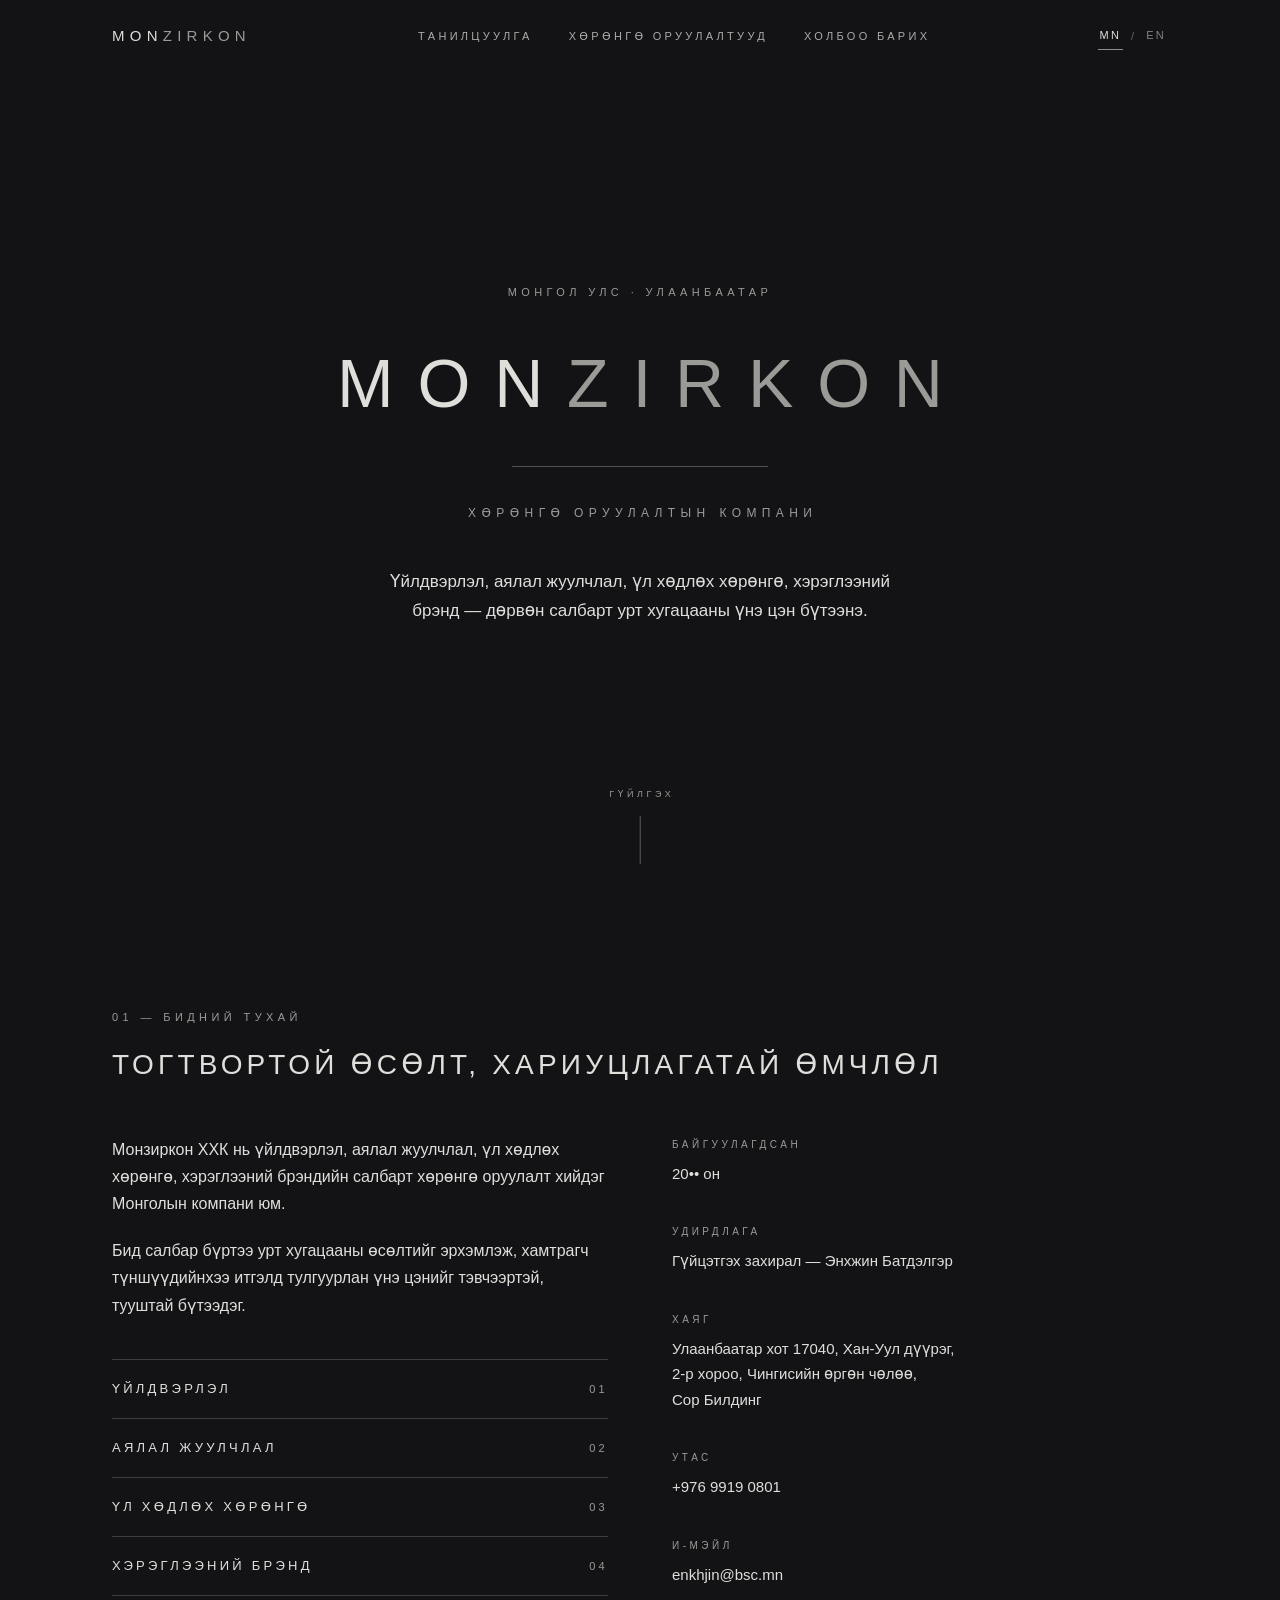
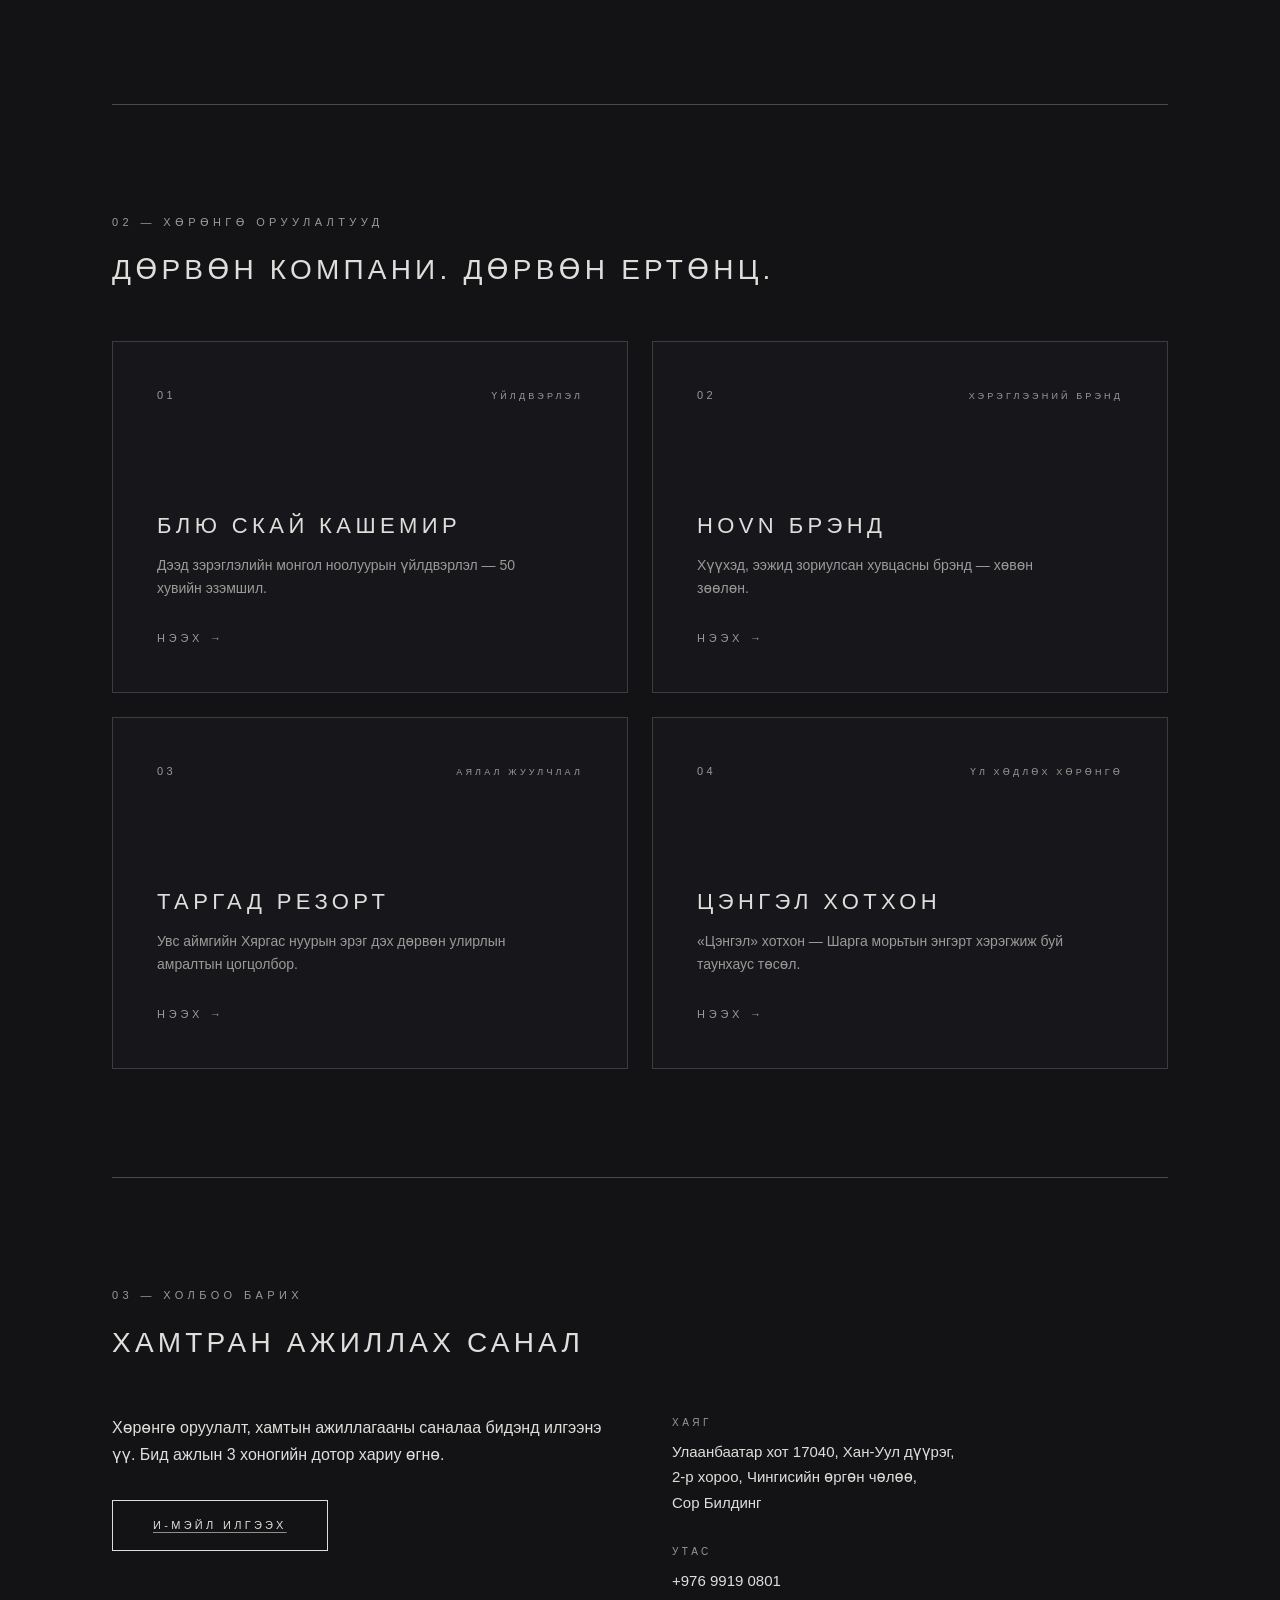
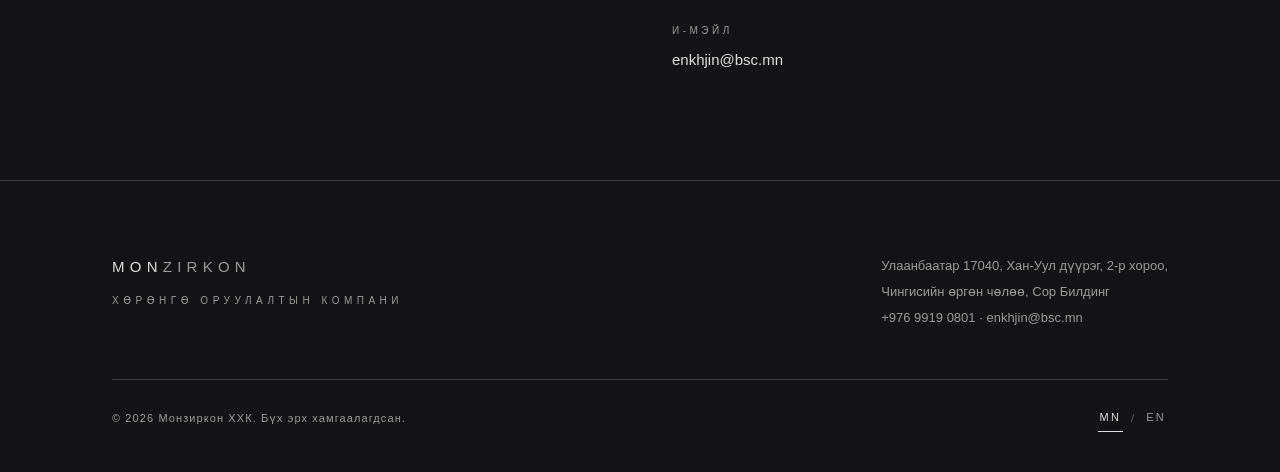
==== index.html @ 43a651f3 "Rename to Tsengel Residence; Mongolian portfolio naming; 202 m² per home - Real-estate brand is TSEN" ====
<!DOCTYPE html>
<html lang="mn">
<head>
  <meta charset="UTF-8">
  <meta name="viewport" content="width=device-width, initial-scale=1.0">
  <title>Монзиркон ХХК — Хөрөнгө оруулалтын компани</title>
  <meta name="description" content="Монзиркон ХХК нь үйлдвэрлэл, аялал жуулчлал, үл хөдлөх хөрөнгө, хэрэглээний брэндийн салбарт хөрөнгө оруулалт хийдэг Монголын компани юм.">
  <link rel="canonical" href="https://www.monzirkon.mn/">
  <meta property="og:type" content="website">
  <meta property="og:site_name" content="Monzirkon">
  <meta property="og:title" content="Монзиркон ХХК — Хөрөнгө оруулалтын компани">
  <meta property="og:description" content="Үйлдвэрлэл, аялал жуулчлал, үл хөдлөх хөрөнгө, хэрэглээний брэнд — дөрвөн салбарт урт хугацааны үнэ цэн бүтээнэ.">
  <meta property="og:url" content="https://www.monzirkon.mn/">
  <meta property="og:locale" content="mn_MN">
  <meta property="og:locale:alternate" content="en_US">
  <!-- og:image: add /og.png (1200x630) before launch -->
  <link rel="icon" type="image/svg+xml" href="data:image/svg+xml,%3Csvg xmlns='http://www.w3.org/2000/svg' viewBox='0 0 64 64'%3E%3Crect width='64' height='64' rx='8' fill='%23131316'/%3E%3Ctext x='32' y='43' font-family='Helvetica,Arial,sans-serif' font-size='30' font-weight='500' fill='%23DEDEDA' text-anchor='middle'%3EM%3C/text%3E%3C/svg%3E">
  <link rel="stylesheet" href="styles.css">
  <script>document.documentElement.classList.add("js");</script>
</head>
<body>
  <a class="skip-link" href="#main" data-i18n="a11y.skip">Агуулга руу очих</a>

  <header class="site-header">
    <div class="header-inner">
      <a class="wordmark" href="index.html" aria-label="Monzirkon — нүүр хуудас">MON<span>ZIRKON</span></a>
      <nav class="site-nav" aria-label="Үндсэн цэс">
        <a href="#about" data-i18n="nav.about">Танилцуулга</a>
        <a href="#portfolio" data-i18n="nav.portfolio">Хөрөнгө оруулалтууд</a>
        <a href="#contact" data-i18n="nav.contact">Холбоо барих</a>
      </nav>
      <div class="lang-toggle" role="group" aria-label="Хэл / Language">
        <button type="button" data-lang="mn" aria-pressed="true">MN</button>
        <span class="lang-sep" aria-hidden="true">/</span>
        <button type="button" data-lang="en" aria-pressed="false">EN</button>
      </div>
    </div>
  </header>

  <main id="main">

    <!-- HERO — typography is the design -->
    <section class="hero">
      <p class="label hero-label" data-i18n="hero.label">Монгол Улс · Улаанбаатар</p>
      <h1 class="hero-wordmark">MON<span>ZIRKON</span></h1>
      <hr class="hero-rule" aria-hidden="true">
      <p class="hero-descriptor" data-i18n="brand.descriptor">Хөрөнгө оруулалтын компани</p>
      <p class="hero-tagline" data-i18n="hero.tagline">Үйлдвэрлэл, аялал жуулчлал, үл хөдлөх хөрөнгө, хэрэглээний брэнд — дөрвөн салбарт урт хугацааны үнэ цэн бүтээнэ.</p>
      <p class="scroll-cue" aria-hidden="true"><span data-i18n="hero.scroll">Гүйлгэх</span></p>
    </section>

    <!-- ABOUT -->
    <section class="section" id="about">
      <div class="container">
        <div class="section-head reveal">
          <p class="label" data-i18n="about.label">01 — Бидний тухай</p>
          <h2 data-i18n="about.title">Тогтвортой өсөлт, хариуцлагатай өмчлөл</h2>
        </div>
        <div class="grid-2">
          <div class="prose reveal">
            <p data-i18n="about.p1">Монзиркон ХХК нь үйлдвэрлэл, аялал жуулчлал, үл хөдлөх хөрөнгө, хэрэглээний брэндийн салбарт хөрөнгө оруулалт хийдэг Монголын компани юм.</p>
            <p data-i18n="about.p2">Бид салбар бүртээ урт хугацааны өсөлтийг эрхэмлэж, хамтрагч түншүүдийнхээ итгэлд тулгуурлан үнэ цэнийг тэвчээртэй, тууштай бүтээдэг.</p>
            <ul class="pillars" style="margin-top:2.5rem" aria-label="Салбарууд">
              <li><span data-i18n="about.pillar1">Үйлдвэрлэл</span><span class="pillar-index">01</span></li>
              <li><span data-i18n="about.pillar2">Аялал жуулчлал</span><span class="pillar-index">02</span></li>
              <li><span data-i18n="about.pillar3">Үл хөдлөх хөрөнгө</span><span class="pillar-index">03</span></li>
              <li><span data-i18n="about.pillar4">Хэрэглээний брэнд</span><span class="pillar-index">04</span></li>
            </ul>
          </div>
          <dl class="meta-list reveal">
            <div>
              <dt data-i18n="about.founded.label">Байгуулагдсан</dt>
              <dd data-i18n="about.founded.value">20•• он</dd> <!-- VERIFY: founding year -->
            </div>
            <div>
              <dt data-i18n="about.leadership.label">Удирдлага</dt>
              <dd data-i18n="about.leadership.value">Гүйцэтгэх захирал — Энхжин Батдэлгэр</dd>
            </div>
            <div>
              <dt data-i18n="contact.address.label">Хаяг</dt>
              <dd data-i18n="contact.address">Улаанбаатар хот 17040, Хан-Уул дүүрэг,<br>2-р хороо, Чингисийн өргөн чөлөө,<br>Сор Билдинг</dd>
            </div>
            <div>
              <dt data-i18n="contact.phone.label">Утас</dt>
              <dd><a href="tel:+97699190801">+976 9919 0801</a></dd>
            </div>
            <div>
              <dt data-i18n="contact.email.label">И-мэйл</dt>
              <dd><a href="mailto:enkhjin@bsc.mn">enkhjin@bsc.mn</a></dd>
            </div>
          </dl>
        </div>
      </div>
    </section>

    <div class="container"><hr class="rule"></div>

    <!-- PORTFOLIO — the windows -->
    <section class="section" id="portfolio">
      <div class="container">
        <div class="section-head reveal">
          <p class="label" data-i18n="portfolio.label">02 — Хөрөнгө оруулалтууд</p>
          <h2 data-i18n="portfolio.title">Дөрвөн компани. Дөрвөн ертөнц.</h2>
        </div>
        <div class="windows">
          <a class="window-card reveal" href="bluesky.html" style="--card-accent:#94cee3">
            <div class="card-top">
              <span class="card-index">01</span>
              <span class="card-sector" data-i18n="portfolio.sector1">Үйлдвэрлэл</span>
            </div>
            <div>
              <h3 class="card-name" data-i18n="portfolio.name1">Блю скай кашемир</h3>
              <p class="card-desc" data-i18n="portfolio.desc1">Дээд зэрэглэлийн монгол ноолуурын үйлдвэрлэл — 50 хувийн эзэмшил.</p>
              <p class="card-open" data-i18n="common.open">Нээх →</p>
            </div>
          </a>
          <a class="window-card reveal" href="hovn.html" style="--card-accent:#e9754f">
            <div class="card-top">
              <span class="card-index">02</span>
              <span class="card-sector" data-i18n="portfolio.sector2">Хэрэглээний брэнд</span>
            </div>
            <div>
              <h3 class="card-name" data-i18n="portfolio.name2">HOVN брэнд</h3>
              <p class="card-desc" data-i18n="portfolio.desc2">Хүүхэд, ээжид зориулсан хувцасны брэнд — хөвөн зөөлөн.</p>
              <p class="card-open" data-i18n="common.open">Нээх →</p>
            </div>
          </a>
          <a class="window-card reveal" href="targad.html" style="--card-accent:#5fb8b0">
            <div class="card-top">
              <span class="card-index">03</span>
              <span class="card-sector" data-i18n="portfolio.sector3">Аялал жуулчлал</span>
            </div>
            <div>
              <h3 class="card-name" data-i18n="portfolio.name3">Таргад резорт</h3>
              <p class="card-desc" data-i18n="portfolio.desc3">Увс аймгийн Хяргас нуурын эрэг дэх дөрвөн улирлын амралтын цогцолбор.</p>
              <p class="card-open" data-i18n="common.open">Нээх →</p>
            </div>
          </a>
          <a class="window-card reveal" href="residence.html" style="--card-accent:#b08d57">
            <div class="card-top">
              <span class="card-index">04</span>
              <span class="card-sector" data-i18n="portfolio.sector4">Үл хөдлөх хөрөнгө</span>
            </div>
            <div>
              <h3 class="card-name" data-i18n="portfolio.name4">Цэнгэл хотхон</h3>
              <p class="card-desc" data-i18n="portfolio.desc4">«Цэнгэл» хотхон — Шарга морьтын энгэрт хэрэгжиж буй таунхаус төсөл.</p>
              <p class="card-open" data-i18n="common.open">Нээх →</p>
            </div>
          </a>
        </div>
      </div>
    </section>

    <div class="container"><hr class="rule"></div>

    <!-- CONTACT -->
    <section class="section" id="contact">
      <div class="container">
        <div class="section-head reveal">
          <p class="label" data-i18n="contactSec.label">03 — Холбоо барих</p>
          <h2 data-i18n="contactSec.title">Хамтран ажиллах санал</h2>
        </div>
        <div class="grid-2 reveal">
          <div class="prose">
            <p data-i18n="contactSec.p1">Хөрөнгө оруулалт, хамтын ажиллагааны саналаа бидэнд илгээнэ үү. Бид ажлын 3 хоногийн дотор хариу өгнө.</p>
            <p style="margin-top:2rem"><a class="btn" href="mailto:enkhjin@bsc.mn" data-i18n="contactSec.cta">И-мэйл илгээх</a></p>
          </div>
          <dl class="meta-list">
            <div>
              <dt data-i18n="contact.address.label">Хаяг</dt>
              <dd data-i18n="contact.address">Улаанбаатар хот 17040, Хан-Уул дүүрэг,<br>2-р хороо, Чингисийн өргөн чөлөө,<br>Сор Билдинг</dd>
            </div>
            <div>
              <dt data-i18n="contact.phone.label">Утас</dt>
              <dd><a href="tel:+97699190801">+976 9919 0801</a></dd>
            </div>
            <div>
              <dt data-i18n="contact.email.label">И-мэйл</dt>
              <dd><a href="mailto:enkhjin@bsc.mn">enkhjin@bsc.mn</a></dd>
            </div>
          </dl>
        </div>
      </div>
    </section>
  </main>

  <footer class="site-footer">
    <div class="container">
      <div class="footer-grid">
        <div class="footer-brand">
          <a class="wordmark" href="index.html">MON<span>ZIRKON</span></a>
          <span class="wordmark-descriptor" data-i18n="brand.descriptor">Хөрөнгө оруулалтын компани</span>
        </div>
        <address class="footer-contact">
          <span data-i18n="footer.address">Улаанбаатар 17040, Хан-Уул дүүрэг, 2-р хороо,<br>Чингисийн өргөн чөлөө, Сор Билдинг</span><br>
          <a href="tel:+97699190801">+976 9919 0801</a> · <a href="mailto:enkhjin@bsc.mn">enkhjin@bsc.mn</a>
        </address>
      </div>
      <div class="footer-bottom">
        <span data-i18n="footer.rights">© 2026 Монзиркон ХХК. Бүх эрх хамгаалагдсан.</span>
        <div class="lang-toggle" role="group" aria-label="Хэл / Language">
          <button type="button" data-lang="mn" aria-pressed="true">MN</button>
          <span class="lang-sep" aria-hidden="true">/</span>
          <button type="button" data-lang="en" aria-pressed="false">EN</button>
        </div>
      </div>
    </div>
  </footer>

  <script>
    window.PAGE_I18N = {
      "meta.title": {
        mn: "Монзиркон ХХК — Хөрөнгө оруулалтын компани",
        en: "Monzirkon LLC — Investment Company"
      },
      "meta.desc": {
        mn: "Монзиркон ХХК нь үйлдвэрлэл, аялал жуулчлал, үл хөдлөх хөрөнгө, хэрэглээний брэндийн салбарт хөрөнгө оруулалт хийдэг Монголын компани юм.",
        en: "Monzirkon LLC is a diversified Mongolian investment company with holdings in manufacturing, tourism, real estate and consumer brands."
      },
      "a11y.skip": { mn: "Агуулга руу очих", en: "Skip to content" },
      "hero.label": { mn: "Монгол Улс · Улаанбаатар", en: "Ulaanbaatar · Mongolia" },
      "hero.tagline": {
        mn: "Үйлдвэрлэл, аялал жуулчлал, үл хөдлөх хөрөнгө, хэрэглээний брэнд — дөрвөн салбарт урт хугацааны үнэ цэн бүтээнэ.",
        en: "Building long-term value across manufacturing, tourism, real estate and consumer brands."
      },
      "hero.scroll": { mn: "Гүйлгэх", en: "Scroll" },
      "about.label": { mn: "01 — Бидний тухай", en: "01 — About us" },
      "about.title": { mn: "Тогтвортой өсөлт, хариуцлагатай өмчлөл", en: "Enduring growth, responsible ownership" },
      "about.p1": {
        mn: "Монзиркон ХХК нь үйлдвэрлэл, аялал жуулчлал, үл хөдлөх хөрөнгө, хэрэглээний брэндийн салбарт хөрөнгө оруулалт хийдэг Монголын компани юм.",
        en: "Monzirkon LLC is a diversified Mongolian investment company with holdings in manufacturing, tourism, real estate and consumer brands."
      },
      "about.p2": {
        mn: "Бид салбар бүртээ урт хугацааны өсөлтийг эрхэмлэж, хамтрагч түншүүдийнхээ итгэлд тулгуурлан үнэ цэнийг тэвчээртэй, тууштай бүтээдэг.",
        en: "In every sector we favour patient, long-term growth — building value steadily on the trust of our partners."
      },
      "about.pillar1": { mn: "Үйлдвэрлэл", en: "Manufacturing" },
      "about.pillar2": { mn: "Аялал жуулчлал", en: "Tourism" },
      "about.pillar3": { mn: "Үл хөдлөх хөрөнгө", en: "Real estate" },
      "about.pillar4": { mn: "Хэрэглээний брэнд", en: "Consumer brands" },
      "about.founded.label": { mn: "Байгуулагдсан", en: "Founded" },
      "about.founded.value": { mn: "20•• он", en: "20••" },
      "about.leadership.label": { mn: "Удирдлага", en: "Leadership" },
      "about.leadership.value": {
        mn: "Гүйцэтгэх захирал — Энхжин Батдэлгэр",
        en: "Managing Director — Enkhjin Batdelger"
      },
      "portfolio.label": { mn: "02 — Хөрөнгө оруулалтууд", en: "02 — Portfolio" },
      "portfolio.title": { mn: "Дөрвөн компани. Дөрвөн ертөнц.", en: "Four companies. Four worlds." },
      "portfolio.name1": { mn: "Блю скай кашемир", en: "Blue Sky Cashmere" },
      "portfolio.name2": { mn: "HOVN брэнд", en: "HOVN" },
      "portfolio.name3": { mn: "Таргад резорт", en: "Targad Resort" },
      "portfolio.name4": { mn: "Цэнгэл хотхон", en: "Tsengel Residence" },
      "portfolio.sector1": { mn: "Үйлдвэрлэл", en: "Manufacturing" },
      "portfolio.sector2": { mn: "Хэрэглээний брэнд", en: "Consumer brand" },
      "portfolio.sector3": { mn: "Аялал жуулчлал", en: "Tourism" },
      "portfolio.sector4": { mn: "Үл хөдлөх хөрөнгө", en: "Real estate" },
      "portfolio.desc1": {
        mn: "Дээд зэрэглэлийн монгол ноолуурын үйлдвэрлэл — 50 хувийн эзэмшил.",
        en: "Premium Mongolian cashmere manufacturing — 50% ownership."
      },
      "portfolio.desc2": {
        mn: "Хүүхэд, ээжид зориулсан хувцасны брэнд — хөвөн зөөлөн.",
        en: "Clothing for children and their moms — floats on clouds."
      },
      "portfolio.desc3": {
        mn: "Увс аймгийн Хяргас нуурын эрэг дэх дөрвөн улирлын амралтын цогцолбор.",
        en: "A four-season resort on Khyargas Lake, Uvs Province."
      },
      "portfolio.desc4": {
        mn: "«Цэнгэл» хотхон — Шарга морьтын энгэрт хэрэгжиж буй таунхаус төсөл.",
        en: "Tsengel — a townhouse complex taking shape at Sharga Morit, Ulaanbaatar."
      },
      "contactSec.label": { mn: "03 — Холбоо барих", en: "03 — Contact" },
      "contactSec.title": { mn: "Хамтран ажиллах санал", en: "Working together" },
      "contactSec.p1": {
        mn: "Хөрөнгө оруулалт, хамтын ажиллагааны саналаа бидэнд илгээнэ үү. Бид ажлын 3 хоногийн дотор хариу өгнө.",
        en: "For investment and partnership enquiries, write to us — we reply within three working days."
      },
      "contactSec.cta": { mn: "И-мэйл илгээх", en: "Send an email" }
    };
  </script>
  <script src="app.js" defer></script>
</body>
</html>
---- styles.css ----
/* ============================================================
   MONZIRKON — investment black design system
   Palette tokens are defined once here; each project page
   swaps them via <body data-theme="...">.
   ============================================================ */

:root {
  /* core — investment black */
  --bg: #131316;
  --surface: #17171b;
  --text: #dededa;
  --muted: #9a9a96;
  --hairline: #8e8e8a;
  --border: #3c3c42;
  --accent: #dededa;
  --accent-strong: #dededa;

  /* header (consistent chrome across themes, recolored for legibility) */
  --header-bg: #131316;
  --header-text: #dededa;
  --header-border: #3c3c42;

  /* per-project card accents (landing grid) */
  --c-bluesky: #94cee3;
  --c-hovn: #e9754f;
  --c-targad: #5fb8b0;
  --c-residence: #b08d57;

  --container: 72rem;
  --header-h: 4.5rem;
}

/* ---- project palettes ---------------------------------------- */

/* Blue Sky Cashmere — per bsc.mn brand: white ground, crest-logo navy
   #1B427B, sky blue #94CEE3 as secondary accent */
body[data-theme="bluesky"] {
  --bg: #fbfbfa;
  --surface: #f2f5f9;
  --text: #23303f;
  --muted: #5c6b7c;
  --hairline: #a8bacf;
  --border: #dde5ee;
  --accent: #94cee3;
  --accent-strong: #1b427b;
  --header-bg: #fbfbfa;
  --header-text: #23303f;
  --header-border: #dde5ee;
}

/* HOVN — canonical brand palette per Hovn_LogoGuide/Brand Canon v1.0:
   Deep Brown #422F22 · Cream #F7E1C9 · Apricot #E9754F (accent only) */
body[data-theme="hovn"] {
  --bg: #f7e1c9;
  --surface: #f1d6b4;
  --text: #422f22;
  --muted: #6a5a49;
  --hairline: #c9a87d;
  --border: #e3c9a2;
  --accent: #e9754f;
  --accent-strong: #9c4123;
  --header-bg: #f7e1c9;
  --header-text: #422f22;
  --header-border: #e3c9a2;
}

body[data-theme="targad"] {
  --bg: #0f3d3e;
  --surface: #134746;
  --text: #dededa;
  --muted: #a5b8b2;
  --hairline: #3f6a67;
  --border: #245654;
  --accent: #5fb8b0;
  --accent-strong: #5fb8b0;
  --accent-2: #d9c7a7;
}

body[data-theme="residence"] {
  /* «Цэнгэл» хотхон landing: warm-cream editorial body, bronze accent
     carried over from the portfolio card (--c-residence). The hero is
     a full-bleed drawing under a dark scrim; header chrome stays
     investment black (see the residence component rules at the end
     of this file). */
  --bg: #faf8f4;
  --surface: #f2eee6;
  --text: #292522;
  --muted: #787064;
  --hairline: #b9ad9a;
  --border: #e5ddcd;
  --accent: #b08d57;
  --accent-strong: #8a6a3b;
  --header-bg: #131316;
  --header-text: #dededa;
  --header-border: #3c3c42;
}

/* ---- reset / base --------------------------------------------- */

*,
*::before,
*::after {
  box-sizing: border-box;
  margin: 0;
  padding: 0;
}

html {
  scroll-padding-top: calc(var(--header-h) + 1rem);
}

@media (prefers-reduced-motion: no-preference) {
  html {
    scroll-behavior: smooth;
  }
}

body {
  background: var(--bg);
  color: var(--text);
  font-family: "Helvetica Neue", Helvetica, Arial, -apple-system, "Segoe UI", system-ui, sans-serif;
  font-size: 1rem;
  font-weight: 400;
  line-height: 1.7;
  -webkit-font-smoothing: antialiased;
  text-rendering: optimizeLegibility;
}

/* stepping through the window — brief fade on page load */
@media (prefers-reduced-motion: no-preference) {
  body {
    animation: page-fade 0.55s ease both;
  }
}

@keyframes page-fade {
  from { opacity: 0; }
  to { opacity: 1; }
}

img,
svg {
  max-width: 100%;
  display: block;
}

a {
  color: inherit;
  text-decoration: none;
}

p a,
.text-link {
  color: var(--text);
  text-decoration: underline;
  text-decoration-color: var(--hairline);
  text-underline-offset: 0.25em;
  transition: text-decoration-color 250ms ease, color 250ms ease;
}

p a:hover,
.text-link:hover {
  color: var(--accent-strong);
  text-decoration-color: var(--accent-strong);
}

:focus-visible {
  outline: 1px solid var(--accent-strong);
  outline-offset: 4px;
}

::selection {
  background: var(--accent);
  color: var(--bg);
}

.skip-link {
  position: absolute;
  top: -3rem;
  left: 1rem;
  z-index: 200;
  padding: 0.5rem 1rem;
  background: var(--text);
  color: var(--bg);
  font-size: 0.75rem;
  letter-spacing: 0.15em;
  text-transform: uppercase;
  transition: top 250ms ease;
}

.skip-link:focus {
  top: 1rem;
}

/* ---- typography ------------------------------------------------ */

h1, h2, h3 {
  font-weight: 500;
  text-transform: uppercase;
  line-height: 1.25;
  color: var(--text);
}

h1 { letter-spacing: 0.15em; }
h2 { letter-spacing: 0.15em; font-size: clamp(1.25rem, 2.6vw, 1.75rem); }
h3 { letter-spacing: 0.15em; font-size: 1rem; }

.label {
  display: block;
  font-size: 0.6875rem;
  font-weight: 500;
  letter-spacing: 0.4em;
  text-transform: uppercase;
  color: var(--muted);
}

.lead {
  font-size: clamp(1.0625rem, 1.8vw, 1.25rem);
  line-height: 1.7;
  color: var(--text);
}

.muted {
  color: var(--muted);
}

/* ---- layout ---------------------------------------------------- */

.container {
  max-width: var(--container);
  margin-inline: auto;
  padding-inline: clamp(1.25rem, 5vw, 3rem);
}

.section {
  padding-block: clamp(4.5rem, 12vh, 8.5rem);
}

.section-head {
  margin-bottom: clamp(2.5rem, 6vh, 4rem);
}

.section-head .label {
  margin-bottom: 1.25rem;
}

.section-head h2 {
  color: var(--accent-strong);
}

.rule {
  border: 0;
  border-top: 1px solid var(--hairline);
  opacity: 0.45;
}

.grid-2 {
  display: grid;
  gap: clamp(2rem, 5vw, 4.5rem);
}

@media (min-width: 768px) {
  .grid-2 {
    grid-template-columns: 1fr 1fr;
  }
}

/* ---- header ---------------------------------------------------- */

.site-header {
  position: fixed;
  inset: 0 0 auto 0;
  z-index: 100;
  background: transparent;
  border-bottom: 1px solid transparent;
  transition: background 300ms ease, border-color 300ms ease;
}

.site-header.is-scrolled {
  background: var(--header-bg);
  border-bottom-color: var(--header-border);
}

.header-inner {
  max-width: var(--container);
  margin-inline: auto;
  padding-inline: clamp(1.25rem, 5vw, 3rem);
  height: var(--header-h);
  display: flex;
  align-items: center;
  justify-content: space-between;
  gap: 1.5rem;
}

.wordmark {
  font-size: 0.9375rem;
  font-weight: 500;
  letter-spacing: 0.35em;
  text-transform: uppercase;
  color: var(--header-text);
  white-space: nowrap;
}

.wordmark span {
  color: var(--muted);
}

.wordmark-descriptor {
  display: block;
  margin-top: 0.75rem;
  font-size: 0.625rem;
  font-weight: 500;
  letter-spacing: 0.45em;
  text-transform: uppercase;
  color: var(--muted);
}

.site-nav {
  display: none;
  align-items: center;
  gap: 2.25rem;
}

@media (min-width: 768px) {
  .site-nav {
    display: flex;
  }
}

.site-nav a {
  font-size: 0.6875rem;
  font-weight: 500;
  letter-spacing: 0.3em;
  text-transform: uppercase;
  color: var(--header-text);
  opacity: 0.75;
  transition: opacity 250ms ease;
}

.site-nav a:hover {
  opacity: 1;
}

/* ---- language toggle ------------------------------------------- */

.lang-toggle {
  display: flex;
  align-items: center;
  gap: 0.5rem;
  font-size: 0.6875rem;
  letter-spacing: 0.2em;
}

.lang-toggle .lang-sep {
  color: var(--muted);
  opacity: 0.6;
}

.lang-toggle button {
  appearance: none;
  background: none;
  border: 0;
  padding: 0.25rem 0.125rem;
  font: inherit;
  font-weight: 500;
  letter-spacing: 0.2em;
  text-transform: uppercase;
  color: var(--muted);
  cursor: pointer;
  border-bottom: 1px solid transparent;
  transition: color 250ms ease, border-color 250ms ease;
}

.site-header .lang-toggle button {
  color: var(--header-text);
  opacity: 0.55;
}

.lang-toggle button:hover {
  opacity: 1;
}

.lang-toggle button.is-active,
.site-header .lang-toggle button.is-active {
  opacity: 1;
  color: var(--accent-strong);
  border-bottom-color: var(--accent-strong);
}

body:not([data-theme]) .site-header .lang-toggle button.is-active {
  color: var(--header-text);
  border-bottom-color: var(--hairline);
}

/* ---- hero (landing) -------------------------------------------- */

.hero {
  min-height: 100vh;
  min-height: 100svh;
  display: flex;
  flex-direction: column;
  align-items: center;
  justify-content: center;
  text-align: center;
  position: relative;
  padding: calc(var(--header-h) + 2rem) clamp(1.25rem, 5vw, 3rem) 6rem;
}

.hero-label {
  margin-bottom: 2.5rem;
}

.hero-wordmark {
  font-size: clamp(1.75rem, 7vw, 4.25rem);
  font-weight: 500;
  letter-spacing: 0.35em;
  text-transform: uppercase;
  text-indent: 0.35em; /* optically recenters tracked type */
  color: var(--text);
}

.hero-wordmark span {
  color: var(--muted);
}

.hero-rule {
  width: min(16rem, 40vw);
  margin: 2.5rem 0 2.25rem;
  border: 0;
  border-top: 1px solid var(--hairline);
  opacity: 0.5;
}

.hero-descriptor {
  font-size: 0.75rem;
  font-weight: 500;
  letter-spacing: 0.45em;
  text-transform: uppercase;
  text-indent: 0.45em;
  color: var(--muted);
  margin-bottom: 2.75rem;
}

.hero-tagline {
  max-width: 34rem;
  color: var(--text);
  font-size: clamp(0.9375rem, 1.5vw, 1.0625rem);
}

.scroll-cue {
  position: absolute;
  bottom: 2.25rem;
  left: 50%;
  transform: translateX(-50%);
  display: flex;
  flex-direction: column;
  align-items: center;
  gap: 0.875rem;
  color: var(--muted);
  font-size: 0.5625rem;
  letter-spacing: 0.4em;
  text-transform: uppercase;
  text-indent: 0.4em;
}

.scroll-cue::after {
  content: "";
  width: 1px;
  height: 3rem;
  background: var(--hairline);
  opacity: 0.6;
}

@media (prefers-reduced-motion: no-preference) {
  .scroll-cue::after {
    animation: cue-pulse 2.4s ease-in-out infinite;
  }
}

@keyframes cue-pulse {
  0%, 100% { transform: scaleY(1); opacity: 0.6; }
  50% { transform: scaleY(0.55); opacity: 0.25; }
}

/* ---- sub-page hero --------------------------------------------- */

.subhero {
  padding: calc(var(--header-h) + clamp(5rem, 14vh, 9rem)) 0 clamp(4rem, 10vh, 6.5rem);
}

.subhero .label {
  margin-bottom: 1.75rem;
  color: var(--accent-strong);
}

.subhero h1 {
  font-size: clamp(1.625rem, 5vw, 3.25rem);
  letter-spacing: 0.25em;
}

.subhero .lead {
  max-width: 38rem;
  margin-top: 2rem;
  color: var(--muted);
}

/* brand logo standing in for the page h1 (e.g. HOVN) */
.brand-h1 {
  line-height: 0;
}

.brand-h1 img {
  display: block;
  width: auto;
  height: clamp(3.75rem, 9vw, 6rem);
}

/* crest-shaped logos (taller than wordmarks) get more height */
.brand-h1 img.logo-tall {
  height: clamp(5rem, 11vw, 7.5rem);
}

.back-link {
  display: inline-block;
  margin-bottom: 2.5rem;
  font-size: 0.6875rem;
  font-weight: 500;
  letter-spacing: 0.3em;
  text-transform: uppercase;
  color: var(--muted);
  transition: color 250ms ease;
}

.back-link:hover {
  color: var(--accent-strong);
}

/* ---- portfolio window grid ------------------------------------- */

.windows {
  display: grid;
  grid-template-columns: 1fr;
  gap: 1.25rem;
}

@media (min-width: 768px) {
  .windows {
    grid-template-columns: 1fr 1fr;
    gap: 1.5rem;
  }
}

.window-card {
  --card-accent: var(--accent);
  display: flex;
  flex-direction: column;
  justify-content: space-between;
  gap: 3.5rem;
  min-height: 18rem;
  padding: clamp(1.75rem, 3.5vw, 2.75rem);
  background: var(--surface);
  border: 1px solid var(--border);
  transition: border-color 250ms ease, transform 250ms ease, box-shadow 250ms ease;
}

@media (min-width: 768px) {
  .window-card {
    min-height: 22rem;
  }
}

.window-card:hover,
.window-card:focus-visible {
  border-color: var(--card-accent);
  transform: translateY(-6px);
  box-shadow: 0 18px 40px -24px rgba(0, 0, 0, 0.55);
}

.window-card:focus-visible {
  outline-color: var(--card-accent);
}

.card-top {
  display: flex;
  justify-content: space-between;
  align-items: baseline;
  gap: 1rem;
}

.card-index {
  font-size: 0.6875rem;
  letter-spacing: 0.3em;
  color: var(--muted);
}

.card-sector {
  font-size: 0.5625rem;
  font-weight: 500;
  letter-spacing: 0.35em;
  text-transform: uppercase;
  color: var(--muted);
  text-align: right;
}

.card-name {
  font-size: clamp(1.0625rem, 2vw, 1.375rem);
  letter-spacing: 0.2em;
  transition: color 250ms ease;
}

.card-desc {
  margin-top: 0.875rem;
  font-size: 0.875rem;
  color: var(--muted);
  max-width: 24rem;
}

.card-open {
  margin-top: 1.75rem;
  font-size: 0.6875rem;
  font-weight: 500;
  letter-spacing: 0.35em;
  text-transform: uppercase;
  color: var(--muted);
  transition: color 250ms ease;
}

.window-card:hover .card-name,
.window-card:focus-visible .card-name,
.window-card:hover .card-open,
.window-card:focus-visible .card-open {
  color: var(--card-accent);
}

/* ---- buttons ---------------------------------------------------- */

.btn {
  display: inline-block;
  padding: 0.9375rem 2.5rem;
  border: 1px solid var(--accent-strong);
  color: var(--accent-strong);
  background: transparent;
  font-size: 0.6875rem;
  font-weight: 500;
  letter-spacing: 0.3em;
  text-transform: uppercase;
  cursor: pointer;
  transition: background 250ms ease, color 250ms ease;
}

.btn:hover {
  background: var(--accent-strong);
  color: var(--bg);
}

/* ---- content blocks --------------------------------------------- */

.prose p + p {
  margin-top: 1.25rem;
}

.prose p {
  max-width: 44rem;
}

.meta-list {
  display: grid;
  gap: 1.75rem;
}

.meta-list dt {
  font-size: 0.625rem;
  font-weight: 500;
  letter-spacing: 0.35em;
  text-transform: uppercase;
  color: var(--muted);
  margin-bottom: 0.5rem;
}

.meta-list dd {
  font-size: 0.9375rem;
  color: var(--text);
}

.meta-list dd a:hover {
  color: var(--accent-strong);
}

.pillars {
  list-style: none;
  display: grid;
  gap: 0;
  border-top: 1px solid var(--border);
}

.pillars li {
  padding: 1.125rem 0;
  border-bottom: 1px solid var(--border);
  display: flex;
  justify-content: space-between;
  align-items: baseline;
  gap: 1rem;
  font-size: 0.8125rem;
  font-weight: 500;
  letter-spacing: 0.25em;
  text-transform: uppercase;
}

.pillars li .pillar-index {
  color: var(--muted);
  font-size: 0.6875rem;
  letter-spacing: 0.3em;
}

/* stat rows (project pages) */
.stats {
  display: grid;
  grid-template-columns: 1fr;
  border-top: 1px solid var(--border);
}

@media (min-width: 768px) {
  .stats {
    grid-template-columns: repeat(3, 1fr);
  }
  .stats.stats-4 {
    grid-template-columns: repeat(4, 1fr);
  }
}

.stat {
  padding: 2rem 0;
  border-bottom: 1px solid var(--border);
}

@media (min-width: 768px) {
  .stat {
    padding: 2.5rem 2rem 2.5rem 0;
  }
}

.stat-value {
  font-size: clamp(1.5rem, 3vw, 2.125rem);
  font-weight: 300;
  letter-spacing: 0.05em;
  color: var(--accent-strong);
  line-height: 1.2;
}

.stat-label {
  margin-top: 0.75rem;
  font-size: 0.625rem;
  font-weight: 500;
  letter-spacing: 0.3em;
  text-transform: uppercase;
  color: var(--muted);
}

/* feature / capability rows */
.feature-list {
  list-style: none;
  border-top: 1px solid var(--border);
}

.feature-list li {
  display: grid;
  gap: 0.375rem;
  padding: 1.5rem 0;
  border-bottom: 1px solid var(--border);
}

@media (min-width: 768px) {
  .feature-list li {
    grid-template-columns: 14rem 1fr;
    gap: 2rem;
  }
}

.feature-list .feature-name {
  font-size: 0.75rem;
  font-weight: 500;
  letter-spacing: 0.25em;
  text-transform: uppercase;
  color: var(--accent-strong);
}

.feature-list .feature-desc {
  font-size: 0.9375rem;
  color: var(--text);
}

/* collection preview placeholders (HOVN) */
.collection {
  display: grid;
  grid-template-columns: 1fr 1fr;
  gap: 1.25rem;
}

@media (min-width: 768px) {
  .collection {
    grid-template-columns: repeat(3, 1fr);
    gap: 1.5rem;
  }
}

.collection-item {
  background: var(--surface);
  border: 1px solid var(--border);
  aspect-ratio: 3 / 4;
  display: flex;
  flex-direction: column;
  justify-content: flex-end;
  padding: 1.25rem;
  transition: border-color 250ms ease;
}

.collection-item:hover {
  border-color: var(--accent);
}

.collection-item .item-index {
  font-size: 0.625rem;
  letter-spacing: 0.3em;
  color: var(--muted);
  margin-bottom: auto;
}

.collection-item .item-name {
  font-size: 0.75rem;
  font-weight: 500;
  letter-spacing: 0.2em;
  text-transform: uppercase;
  color: var(--text);
}

.collection-item .item-note {
  margin-top: 0.25rem;
  font-size: 0.75rem;
  color: var(--muted);
}

/* timeline (Targad) */
.timeline {
  list-style: none;
  border-top: 1px solid var(--border);
}

.timeline li {
  display: grid;
  gap: 0.375rem;
  padding: 1.5rem 0;
  border-bottom: 1px solid var(--border);
}

@media (min-width: 768px) {
  .timeline li {
    grid-template-columns: 10rem 1fr;
    gap: 2rem;
  }
}

.timeline .timeline-date {
  font-size: 0.8125rem;
  font-weight: 500;
  letter-spacing: 0.2em;
  color: var(--accent-strong);
}

.timeline .timeline-desc {
  font-size: 0.9375rem;
}

/* CTA band */
.cta-band {
  border-top: 1px solid var(--border);
  border-bottom: 1px solid var(--border);
  background: var(--surface);
}

/* footer supplies the closing hairline when the band sits directly above it */
main > .cta-band:last-child {
  border-bottom: 0;
}

.cta-band .container {
  padding-block: clamp(3.5rem, 9vh, 5.5rem);
  display: flex;
  flex-direction: column;
  gap: 2rem;
  align-items: flex-start;
}

@media (min-width: 768px) {
  .cta-band .container {
    flex-direction: row;
    align-items: center;
    justify-content: space-between;
  }
}

.cta-band h2 {
  font-size: clamp(1.125rem, 2.2vw, 1.5rem);
}

.cta-band p {
  margin-top: 0.75rem;
  color: var(--muted);
  max-width: 30rem;
}

/* ---- footer ------------------------------------------------------ */

.site-footer {
  border-top: 1px solid var(--border);
  padding: clamp(3rem, 8vh, 4.5rem) 0 2.5rem;
}

.footer-grid {
  display: grid;
  gap: 2.5rem;
}

@media (min-width: 768px) {
  .footer-grid {
    grid-template-columns: 1fr auto;
    align-items: start;
  }
}

.footer-brand .wordmark {
  color: var(--text);
}

.footer-contact {
  font-size: 0.8125rem;
  color: var(--muted);
  font-style: normal;
  line-height: 2;
}

.footer-contact a:hover {
  color: var(--accent-strong);
}

.footer-bottom {
  margin-top: 3rem;
  padding-top: 1.5rem;
  border-top: 1px solid var(--border);
  display: flex;
  flex-wrap: wrap;
  gap: 1rem 2rem;
  align-items: center;
  justify-content: space-between;
  font-size: 0.6875rem;
  letter-spacing: 0.1em;
  color: var(--muted);
}

/* ---- reveal on scroll -------------------------------------------- */

html.js .reveal {
  opacity: 0;
  transform: translateY(1.5rem);
  transition: opacity 600ms ease, transform 600ms ease;
}

html.js .reveal.is-visible {
  opacity: 1;
  transform: none;
}

@media (prefers-reduced-motion: reduce) {
  html.js .reveal {
    opacity: 1;
    transform: none;
    transition: none;
  }
  .window-card,
  .window-card:hover,
  .window-card:focus-visible {
    transform: none;
  }
}

/* ================================================================
   Residence — «Цэнгэл» хотхон page components
   Scope: body[data-theme="residence"] only.
   ================================================================ */

/* header details that would otherwise read the light-body tokens
   (--muted / --accent-strong) go murky on the dark chrome — pin them */
body[data-theme="residence"] .site-header .wordmark span,
body[data-theme="residence"] .site-header .lang-toggle .lang-sep {
  color: #9a9a96;
}

body[data-theme="residence"] .site-header .lang-toggle button.is-active {
  color: #b08d57;
  border-bottom-color: #b08d57;
}

/* ---- hero: full-bleed drawing under a dark scrim ----------------- */

body[data-theme="residence"] .cine-hero {
  position: relative;
  isolation: isolate;
  min-height: 85vh;
  min-height: 85svh;
  display: flex;
  align-items: flex-end;
}

body[data-theme="residence"] .cine-hero-img {
  position: absolute;
  inset: 0;
  z-index: -2;
  width: 100%;
  height: 100%;
  object-fit: cover;
}

/* dark scrim: keeps the white-ground drawing cinematic and the
   overlaid type + transparent header legible; bottom lands on the
   site's investment black before handing over to the cream body */
body[data-theme="residence"] .cine-hero::after {
  content: "";
  position: absolute;
  inset: 0;
  z-index: -1;
  background: linear-gradient(
    180deg,
    rgba(10, 12, 10, 0.82) 0%,
    rgba(10, 12, 10, 0.46) 30%,
    rgba(10, 12, 10, 0.4) 55%,
    rgba(19, 19, 22, 0.97) 100%
  );
}

body[data-theme="residence"] .cine-hero-content {
  width: 100%;
  padding-top: calc(var(--header-h) + 3rem);
  padding-bottom: clamp(3.5rem, 9vh, 6rem);
}

body[data-theme="residence"] .cine-hero .back-link {
  color: #b9b4a6;
}

body[data-theme="residence"] .cine-hero .label {
  color: #b9b4a6;
}

body[data-theme="residence"] .cine-eyebrow {
  margin: 2rem 0 1.25rem;
  font-size: 0.6875rem;
  font-weight: 500;
  letter-spacing: 0.45em;
  text-transform: uppercase;
  color: #c49d64;
}

body[data-theme="residence"] .cine-hero h1 {
  font-size: clamp(1.75rem, 6vw, 3.75rem);
  letter-spacing: 0.18em;
  color: #f2efe7;
}

body[data-theme="residence"] .cine-tagline {
  margin-top: 1.75rem;
  font-size: clamp(0.8125rem, 1.6vw, 1rem);
  font-weight: 500;
  letter-spacing: 0.32em;
  text-transform: uppercase;
  color: #ddd8ca;
}

body[data-theme="residence"] .cine-hero .lead {
  max-width: 36rem;
  margin-top: 1.25rem;
  color: #c3beb0;
}

/* ---- archival plates --------------------------------------------- */
/* fixed light-mat colors so plates render identically on both grounds */

body[data-theme="residence"] .plate {
  margin: 0;
  background: #fdfcfa;
  border: 1px solid #e5ddcd;
  padding: clamp(0.625rem, 1.6vw, 1rem);
  box-shadow: 0 24px 48px -32px rgba(41, 37, 34, 0.4);
}

body[data-theme="residence"] .plate img {
  width: 100%;
  height: auto;
  border: 1px solid #b9ad9a;
}

body[data-theme="residence"] .plate-cap {
  display: flex;
  align-items: center;
  gap: 0.75rem;
  margin-top: 0.75rem;
  font-size: 0.625rem;
  font-weight: 500;
  letter-spacing: 0.22em;
  text-transform: uppercase;
  color: #78706a;
}

body[data-theme="residence"] .plate-cap::before {
  content: "";
  flex: 0 0 1.25rem;
  height: 1px;
  background: #b08d57;
}

/* technical drawings sit on a faint drafting-grid mat */
body[data-theme="residence"] .plate--diagram {
  background-image:
    repeating-linear-gradient(0deg, rgba(176, 141, 87, 0.07) 0 1px, transparent 1px 12px),
    repeating-linear-gradient(90deg, rgba(176, 141, 87, 0.07) 0 1px, transparent 1px 12px);
}

/* ---- stats band under the hero ------------------------------------ */

body[data-theme="residence"] .stats-band {
  padding-block: clamp(2.75rem, 7vh, 4.5rem);
}

/* ---- editorial layout helpers ------------------------------------- */

body[data-theme="residence"] .grid-2 {
  align-items: start;
}

/* terracing figures presented as an annotated diagram row;
   column ratios chosen so both drawings land at equal height */
body[data-theme="residence"] .diagram-row {
  display: grid;
  gap: 1.5rem;
  margin-top: clamp(2.5rem, 6vh, 4rem);
}

@media (min-width: 768px) {
  body[data-theme="residence"] .diagram-row {
    grid-template-columns: 58fr 42fr;
    align-items: end;
  }
}

body[data-theme="residence"] .amenity-row {
  display: grid;
  gap: 1.5rem;
  margin-top: clamp(2.5rem, 6vh, 4rem);
}

@media (min-width: 768px) {
  body[data-theme="residence"] .amenity-row {
    grid-template-columns: 54fr 46fr;
    align-items: end;
  }
}

/* ---- floors (03) --------------------------------------------------- */

body[data-theme="residence"] .floors {
  display: grid;
  gap: clamp(2.5rem, 6vw, 4rem);
}

@media (min-width: 768px) {
  body[data-theme="residence"] .floors {
    grid-template-columns: 1fr 1fr;
    align-items: start;
  }
}

body[data-theme="residence"] .floor h3 {
  color: var(--accent-strong);
  margin-bottom: 1.25rem;
}

body[data-theme="residence"] .floor .plate {
  margin-bottom: 1.5rem;
}

body[data-theme="residence"] .room-list {
  list-style: none;
  border-top: 1px solid var(--border);
}

body[data-theme="residence"] .room-list li {
  padding: 0.875rem 0;
  border-bottom: 1px solid var(--border);
  font-size: 0.9375rem;
}

body[data-theme="residence"] .home-note {
  max-width: 44rem;
  margin-top: clamp(2.5rem, 6vh, 3.5rem);
  padding-left: 1.5rem;
  border-left: 2px solid var(--accent);
}

/* ---- numbered fact rows (04, 05) ------------------------------------ */

body[data-theme="residence"] .fact-list {
  list-style: none;
  border-top: 1px solid var(--border);
  counter-reset: fact;
}

body[data-theme="residence"] .fact-list li {
  display: grid;
  grid-template-columns: 2.5rem 1fr;
  gap: 1rem;
  padding: 1.125rem 0;
  border-bottom: 1px solid var(--border);
  font-size: 0.9375rem;
}

body[data-theme="residence"] .fact-list li::before {
  counter-increment: fact;
  content: counter(fact, decimal-leading-zero);
  font-size: 0.6875rem;
  font-weight: 500;
  letter-spacing: 0.15em;
  color: var(--accent-strong);
  padding-top: 0.3em;
}

/* ---- credit + CTA ---------------------------------------------------- */

body[data-theme="residence"] .credit-band {
  padding-block: clamp(3rem, 7vh, 4.5rem);
}

body[data-theme="residence"] .credit-text {
  max-width: 44rem;
  margin-top: 1.25rem;
}

body[data-theme="residence"] .credit-status {
  margin-top: 0.75rem;
  font-size: 0.8125rem;
}

body[data-theme="residence"] .cta-tag {
  color: var(--accent-strong);
  margin-bottom: 1.25rem;
}
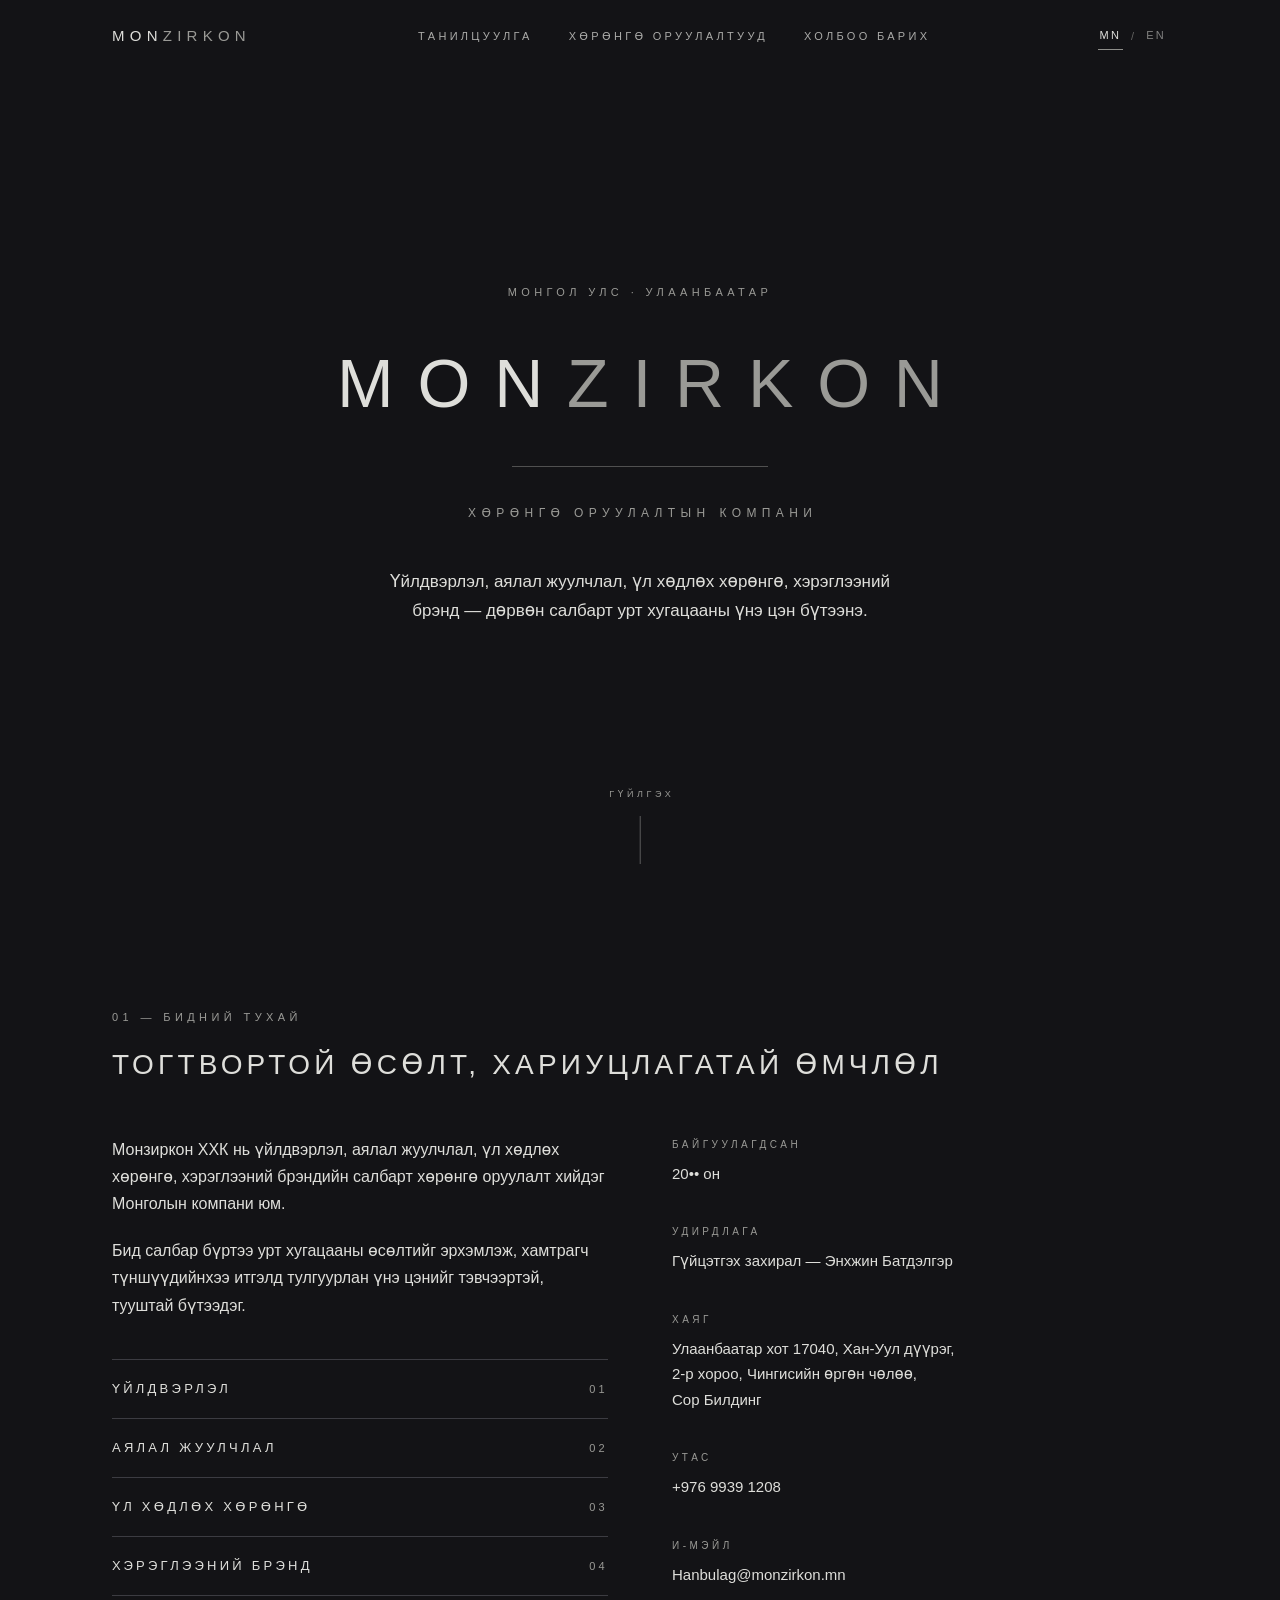
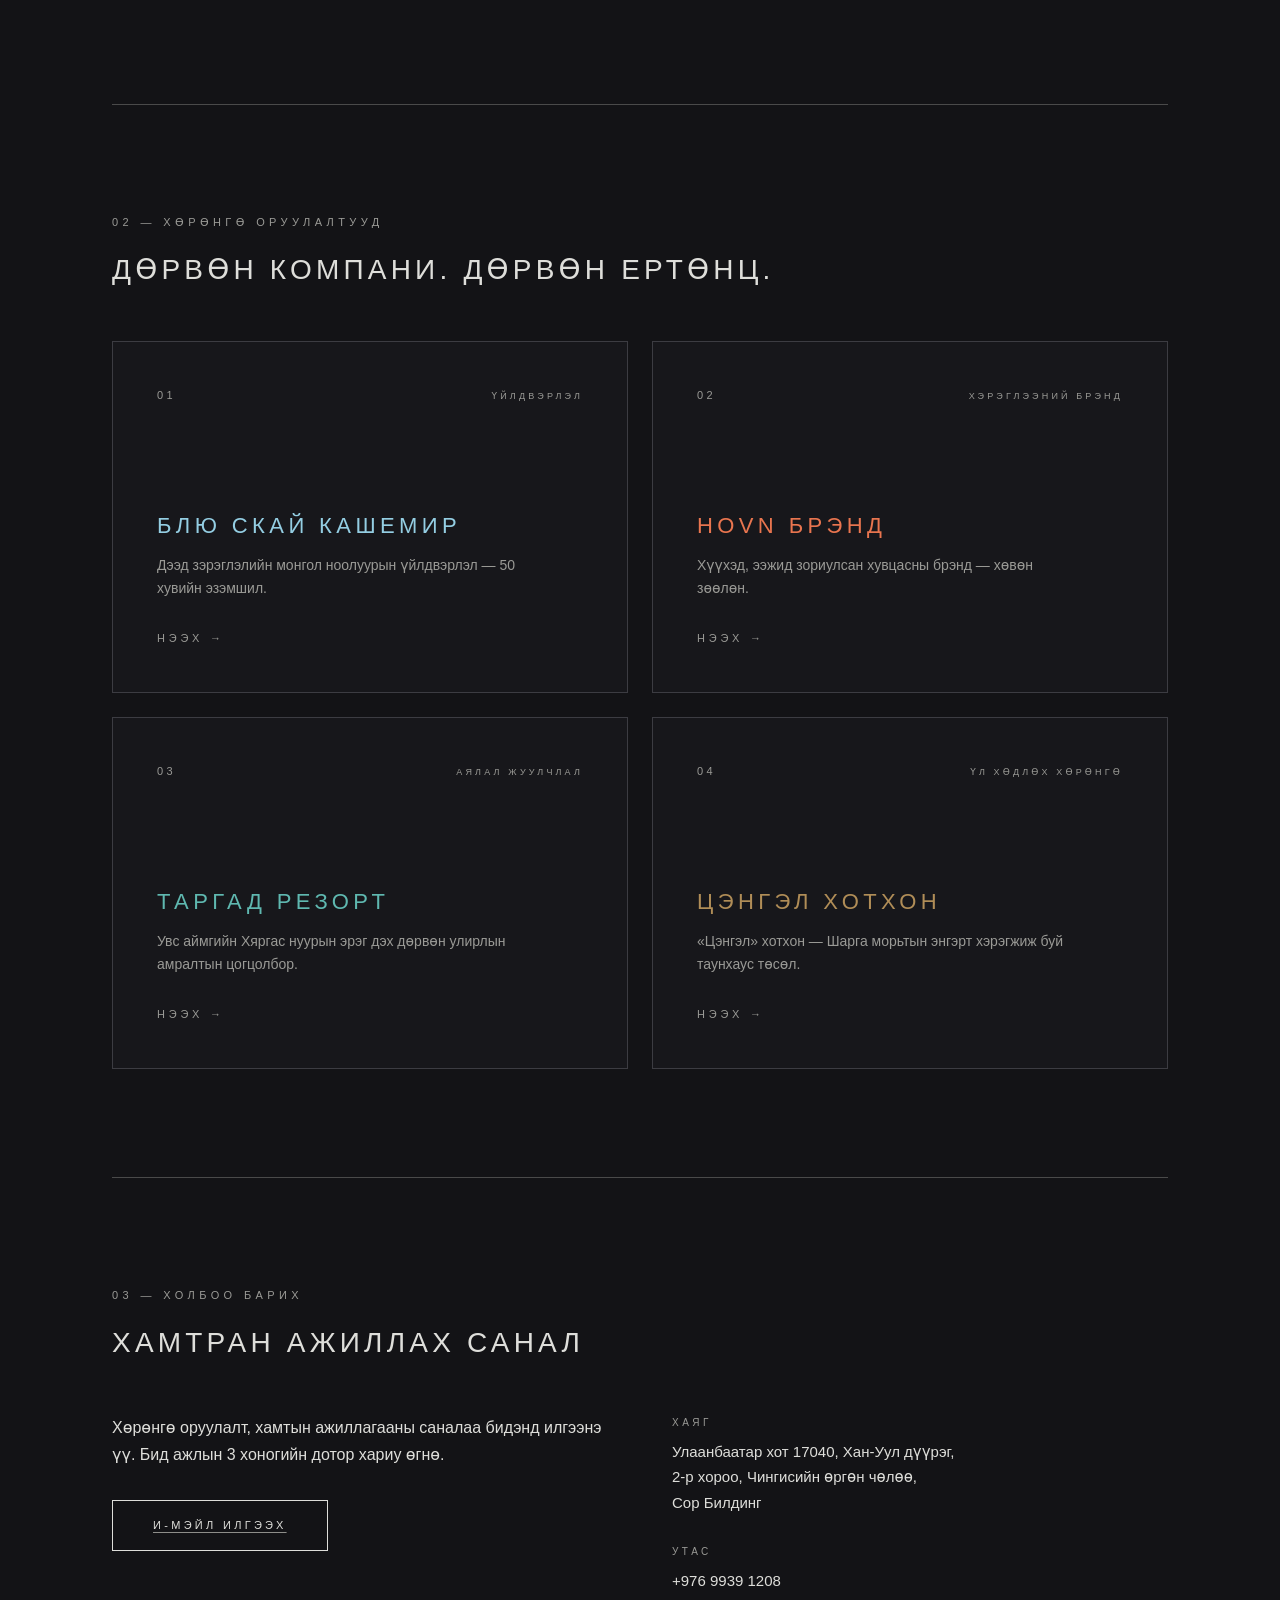
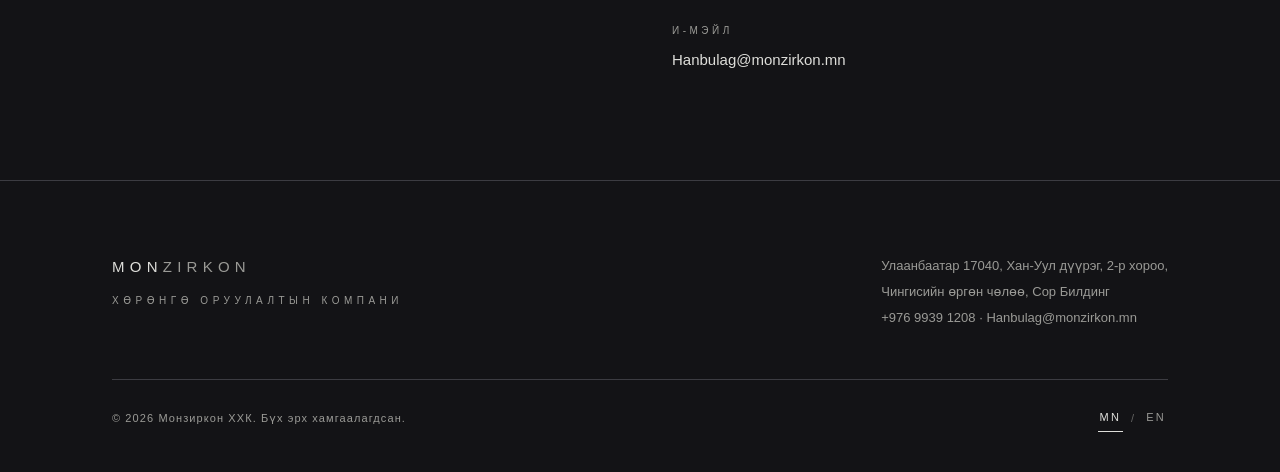
==== commit b8c38910: "Contact swap site-wide; portfolio cards colored per brand - Phone +976 9939 1208 and email Hanbulag@" ====
--- a/index.html
+++ b/index.html
@@ -82,11 +82,11 @@
             </div>
             <div>
               <dt data-i18n="contact.phone.label">Утас</dt>
-              <dd><a href="tel:+97699190801">+976 9919 0801</a></dd>
+              <dd><a href="tel:+97699391208">+976 9939 1208</a></dd>
             </div>
             <div>
               <dt data-i18n="contact.email.label">И-мэйл</dt>
-              <dd><a href="mailto:enkhjin@bsc.mn">enkhjin@bsc.mn</a></dd>
+              <dd><a href="mailto:Hanbulag@monzirkon.mn">Hanbulag@monzirkon.mn</a></dd>
             </div>
           </dl>
         </div>
@@ -163,7 +163,7 @@
         <div class="grid-2 reveal">
           <div class="prose">
             <p data-i18n="contactSec.p1">Хөрөнгө оруулалт, хамтын ажиллагааны саналаа бидэнд илгээнэ үү. Бид ажлын 3 хоногийн дотор хариу өгнө.</p>
-            <p style="margin-top:2rem"><a class="btn" href="mailto:enkhjin@bsc.mn" data-i18n="contactSec.cta">И-мэйл илгээх</a></p>
+            <p style="margin-top:2rem"><a class="btn" href="mailto:Hanbulag@monzirkon.mn" data-i18n="contactSec.cta">И-мэйл илгээх</a></p>
           </div>
           <dl class="meta-list">
             <div>
@@ -172,11 +172,11 @@
             </div>
             <div>
               <dt data-i18n="contact.phone.label">Утас</dt>
-              <dd><a href="tel:+97699190801">+976 9919 0801</a></dd>
+              <dd><a href="tel:+97699391208">+976 9939 1208</a></dd>
             </div>
             <div>
               <dt data-i18n="contact.email.label">И-мэйл</dt>
-              <dd><a href="mailto:enkhjin@bsc.mn">enkhjin@bsc.mn</a></dd>
+              <dd><a href="mailto:Hanbulag@monzirkon.mn">Hanbulag@monzirkon.mn</a></dd>
             </div>
           </dl>
         </div>
@@ -193,7 +193,7 @@
         </div>
         <address class="footer-contact">
           <span data-i18n="footer.address">Улаанбаатар 17040, Хан-Уул дүүрэг, 2-р хороо,<br>Чингисийн өргөн чөлөө, Сор Билдинг</span><br>
-          <a href="tel:+97699190801">+976 9919 0801</a> · <a href="mailto:enkhjin@bsc.mn">enkhjin@bsc.mn</a>
+          <a href="tel:+97699391208">+976 9939 1208</a> · <a href="mailto:Hanbulag@monzirkon.mn">Hanbulag@monzirkon.mn</a>
         </address>
       </div>
       <div class="footer-bottom">
--- a/styles.css
+++ b/styles.css
@@ -605,6 +605,7 @@
 .card-name {
   font-size: clamp(1.0625rem, 2vw, 1.375rem);
   letter-spacing: 0.2em;
+  color: var(--card-accent);
   transition: color 250ms ease;
 }
 
@@ -625,8 +626,6 @@
   transition: color 250ms ease;
 }
 
-.window-card:hover .card-name,
-.window-card:focus-visible .card-name,
 .window-card:hover .card-open,
 .window-card:focus-visible .card-open {
   color: var(--card-accent);
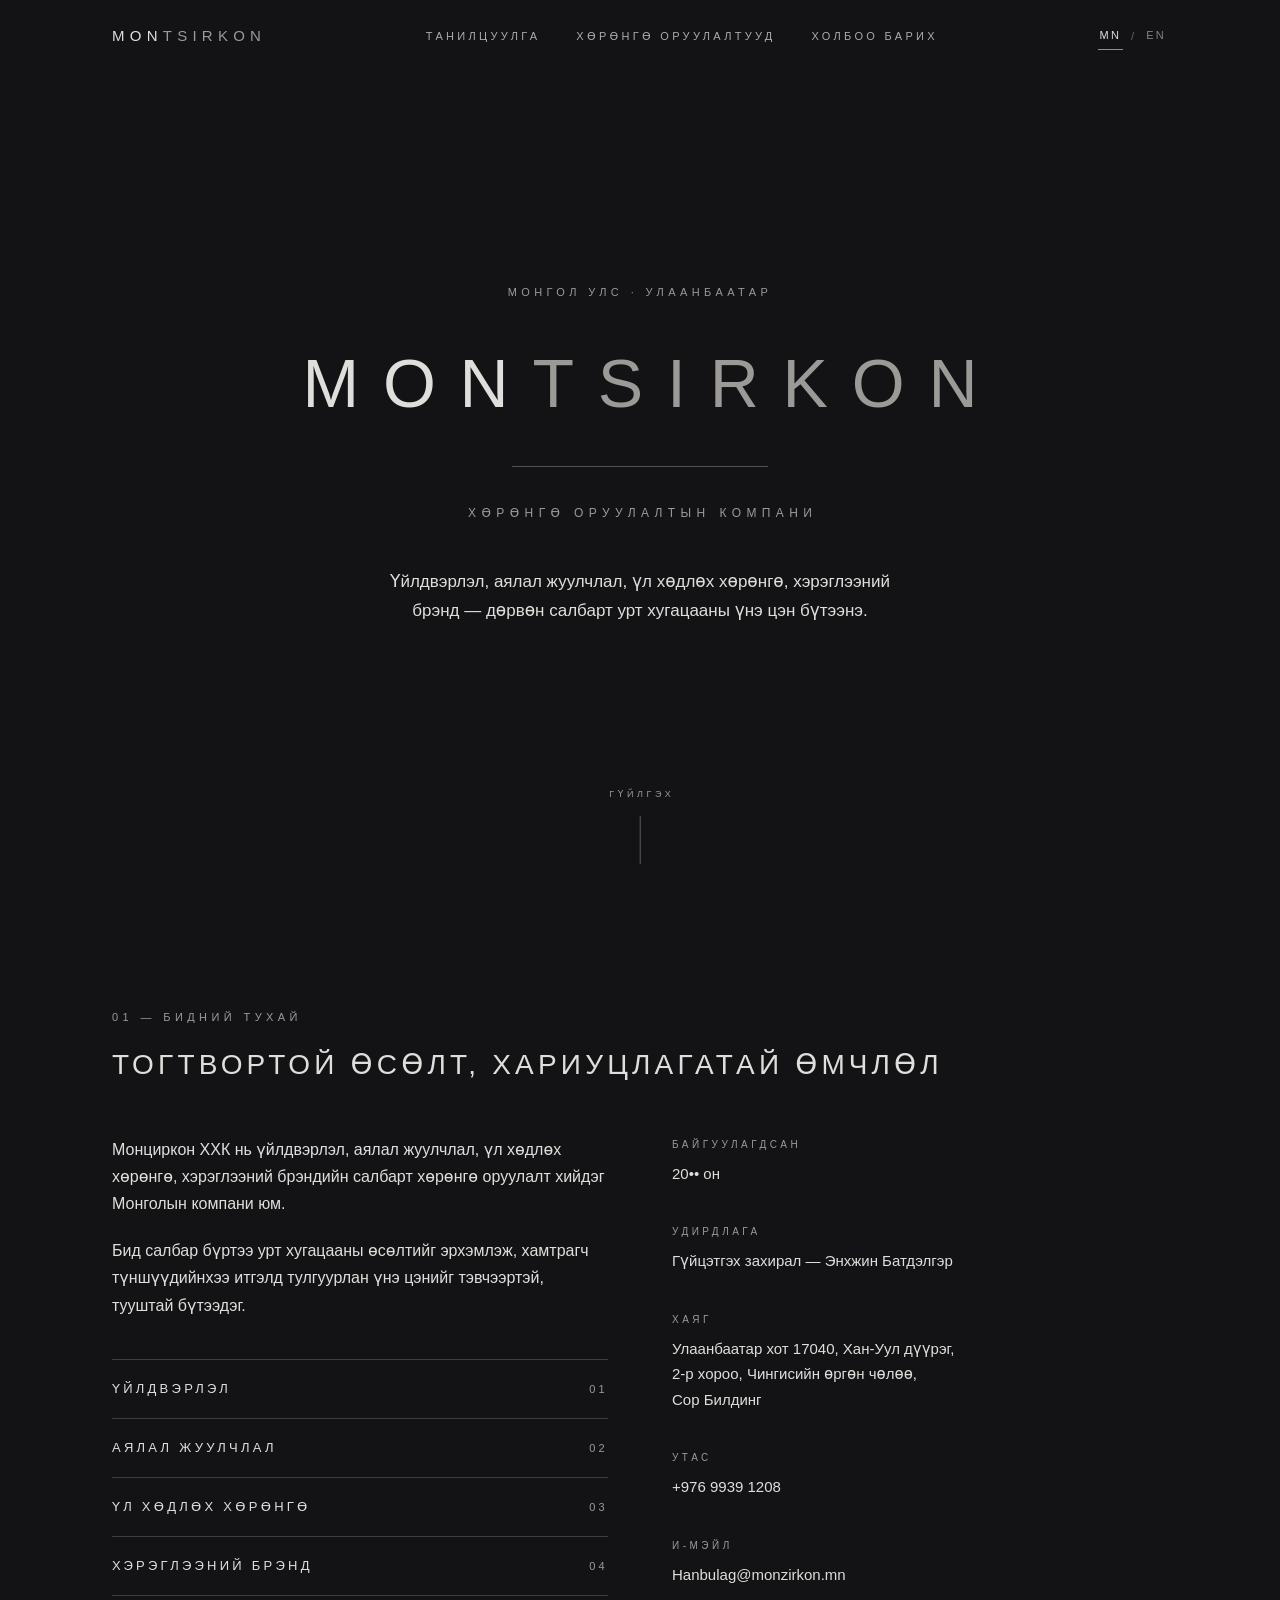
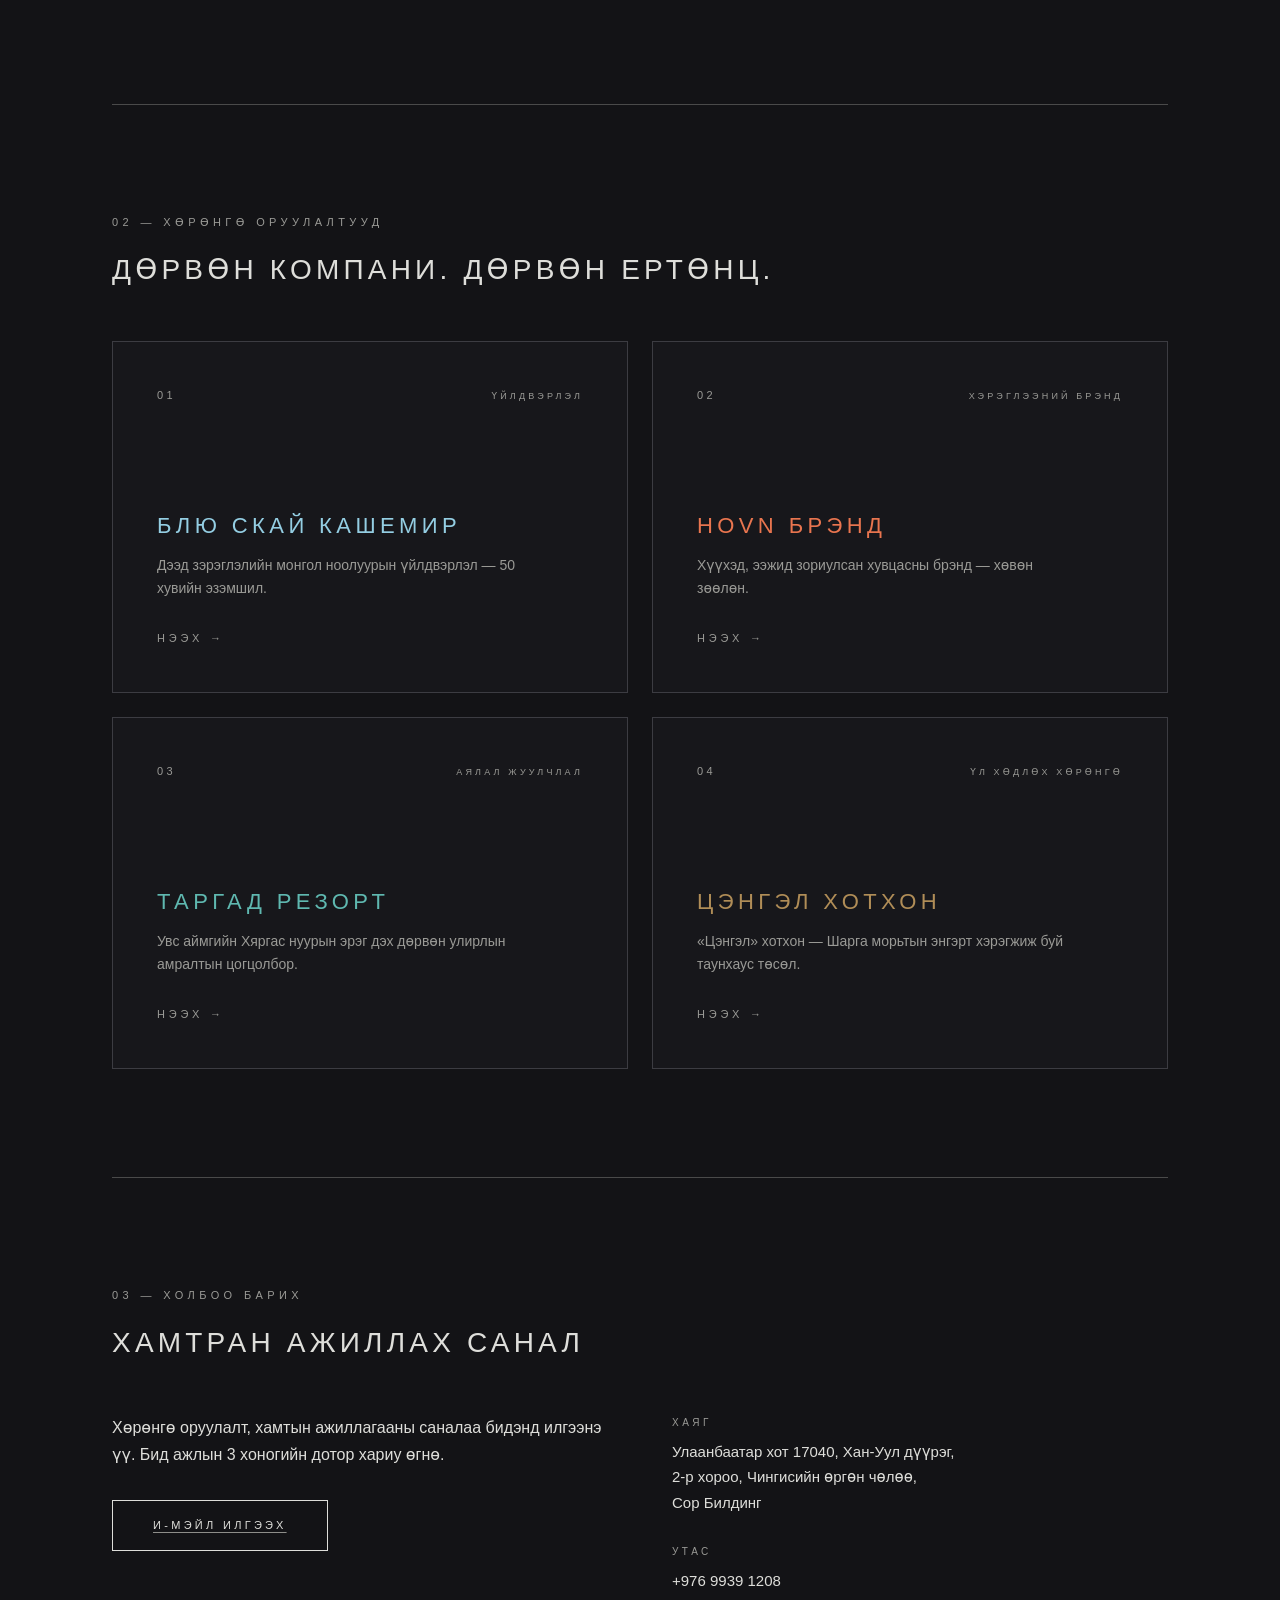
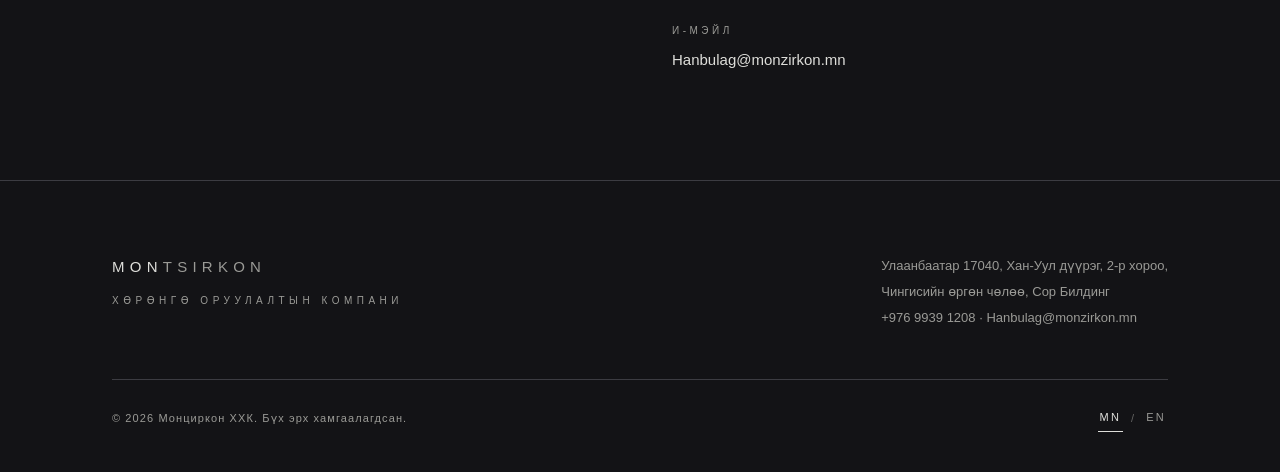
==== commit bdb46224: "Rename brand to Montsirkon / Монциркон; correct Tsengel location The company is «МОНЦИРКОН» ХХК (reg" ====
--- a/index.html
+++ b/index.html
@@ -3,12 +3,12 @@
 <head>
   <meta charset="UTF-8">
   <meta name="viewport" content="width=device-width, initial-scale=1.0">
-  <title>Монзиркон ХХК — Хөрөнгө оруулалтын компани</title>
-  <meta name="description" content="Монзиркон ХХК нь үйлдвэрлэл, аялал жуулчлал, үл хөдлөх хөрөнгө, хэрэглээний брэндийн салбарт хөрөнгө оруулалт хийдэг Монголын компани юм.">
+  <title>Монциркон ХХК — Хөрөнгө оруулалтын компани</title>
+  <meta name="description" content="Монциркон ХХК нь үйлдвэрлэл, аялал жуулчлал, үл хөдлөх хөрөнгө, хэрэглээний брэндийн салбарт хөрөнгө оруулалт хийдэг Монголын компани юм.">
   <link rel="canonical" href="https://www.monzirkon.mn/">
   <meta property="og:type" content="website">
-  <meta property="og:site_name" content="Monzirkon">
-  <meta property="og:title" content="Монзиркон ХХК — Хөрөнгө оруулалтын компани">
+  <meta property="og:site_name" content="Montsirkon">
+  <meta property="og:title" content="Монциркон ХХК — Хөрөнгө оруулалтын компани">
   <meta property="og:description" content="Үйлдвэрлэл, аялал жуулчлал, үл хөдлөх хөрөнгө, хэрэглээний брэнд — дөрвөн салбарт урт хугацааны үнэ цэн бүтээнэ.">
   <meta property="og:url" content="https://www.monzirkon.mn/">
   <meta property="og:locale" content="mn_MN">
@@ -23,7 +23,7 @@
 
   <header class="site-header">
     <div class="header-inner">
-      <a class="wordmark" href="index.html" aria-label="Monzirkon — нүүр хуудас">MON<span>ZIRKON</span></a>
+      <a class="wordmark" href="index.html" aria-label="Montsirkon — нүүр хуудас">MON<span>TSIRKON</span></a>
       <nav class="site-nav" aria-label="Үндсэн цэс">
         <a href="#about" data-i18n="nav.about">Танилцуулга</a>
         <a href="#portfolio" data-i18n="nav.portfolio">Хөрөнгө оруулалтууд</a>
@@ -42,7 +42,7 @@
     <!-- HERO — typography is the design -->
     <section class="hero">
       <p class="label hero-label" data-i18n="hero.label">Монгол Улс · Улаанбаатар</p>
-      <h1 class="hero-wordmark">MON<span>ZIRKON</span></h1>
+      <h1 class="hero-wordmark">MON<span>TSIRKON</span></h1>
       <hr class="hero-rule" aria-hidden="true">
       <p class="hero-descriptor" data-i18n="brand.descriptor">Хөрөнгө оруулалтын компани</p>
       <p class="hero-tagline" data-i18n="hero.tagline">Үйлдвэрлэл, аялал жуулчлал, үл хөдлөх хөрөнгө, хэрэглээний брэнд — дөрвөн салбарт урт хугацааны үнэ цэн бүтээнэ.</p>
@@ -58,7 +58,7 @@
         </div>
         <div class="grid-2">
           <div class="prose reveal">
-            <p data-i18n="about.p1">Монзиркон ХХК нь үйлдвэрлэл, аялал жуулчлал, үл хөдлөх хөрөнгө, хэрэглээний брэндийн салбарт хөрөнгө оруулалт хийдэг Монголын компани юм.</p>
+            <p data-i18n="about.p1">Монциркон ХХК нь үйлдвэрлэл, аялал жуулчлал, үл хөдлөх хөрөнгө, хэрэглээний брэндийн салбарт хөрөнгө оруулалт хийдэг Монголын компани юм.</p>
             <p data-i18n="about.p2">Бид салбар бүртээ урт хугацааны өсөлтийг эрхэмлэж, хамтрагч түншүүдийнхээ итгэлд тулгуурлан үнэ цэнийг тэвчээртэй, тууштай бүтээдэг.</p>
             <ul class="pillars" style="margin-top:2.5rem" aria-label="Салбарууд">
               <li><span data-i18n="about.pillar1">Үйлдвэрлэл</span><span class="pillar-index">01</span></li>
@@ -188,7 +188,7 @@
     <div class="container">
       <div class="footer-grid">
         <div class="footer-brand">
-          <a class="wordmark" href="index.html">MON<span>ZIRKON</span></a>
+          <a class="wordmark" href="index.html">MON<span>TSIRKON</span></a>
           <span class="wordmark-descriptor" data-i18n="brand.descriptor">Хөрөнгө оруулалтын компани</span>
         </div>
         <address class="footer-contact">
@@ -197,7 +197,7 @@
         </address>
       </div>
       <div class="footer-bottom">
-        <span data-i18n="footer.rights">© 2026 Монзиркон ХХК. Бүх эрх хамгаалагдсан.</span>
+        <span data-i18n="footer.rights">© 2026 Монциркон ХХК. Бүх эрх хамгаалагдсан.</span>
         <div class="lang-toggle" role="group" aria-label="Хэл / Language">
           <button type="button" data-lang="mn" aria-pressed="true">MN</button>
           <span class="lang-sep" aria-hidden="true">/</span>
@@ -210,12 +210,12 @@
   <script>
     window.PAGE_I18N = {
       "meta.title": {
-        mn: "Монзиркон ХХК — Хөрөнгө оруулалтын компани",
-        en: "Monzirkon LLC — Investment Company"
+        mn: "Монциркон ХХК — Хөрөнгө оруулалтын компани",
+        en: "Montsirkon LLC — Investment Company"
       },
       "meta.desc": {
-        mn: "Монзиркон ХХК нь үйлдвэрлэл, аялал жуулчлал, үл хөдлөх хөрөнгө, хэрэглээний брэндийн салбарт хөрөнгө оруулалт хийдэг Монголын компани юм.",
-        en: "Monzirkon LLC is a diversified Mongolian investment company with holdings in manufacturing, tourism, real estate and consumer brands."
+        mn: "Монциркон ХХК нь үйлдвэрлэл, аялал жуулчлал, үл хөдлөх хөрөнгө, хэрэглээний брэндийн салбарт хөрөнгө оруулалт хийдэг Монголын компани юм.",
+        en: "Montsirkon LLC is a diversified Mongolian investment company with holdings in manufacturing, tourism, real estate and consumer brands."
       },
       "a11y.skip": { mn: "Агуулга руу очих", en: "Skip to content" },
       "hero.label": { mn: "Монгол Улс · Улаанбаатар", en: "Ulaanbaatar · Mongolia" },
@@ -227,8 +227,8 @@
       "about.label": { mn: "01 — Бидний тухай", en: "01 — About us" },
       "about.title": { mn: "Тогтвортой өсөлт, хариуцлагатай өмчлөл", en: "Enduring growth, responsible ownership" },
       "about.p1": {
-        mn: "Монзиркон ХХК нь үйлдвэрлэл, аялал жуулчлал, үл хөдлөх хөрөнгө, хэрэглээний брэндийн салбарт хөрөнгө оруулалт хийдэг Монголын компани юм.",
-        en: "Monzirkon LLC is a diversified Mongolian investment company with holdings in manufacturing, tourism, real estate and consumer brands."
+        mn: "Монциркон ХХК нь үйлдвэрлэл, аялал жуулчлал, үл хөдлөх хөрөнгө, хэрэглээний брэндийн салбарт хөрөнгө оруулалт хийдэг Монголын компани юм.",
+        en: "Montsirkon LLC is a diversified Mongolian investment company with holdings in manufacturing, tourism, real estate and consumer brands."
       },
       "about.p2": {
         mn: "Бид салбар бүртээ урт хугацааны өсөлтийг эрхэмлэж, хамтрагч түншүүдийнхээ итгэлд тулгуурлан үнэ цэнийг тэвчээртэй, тууштай бүтээдэг.",
--- a/styles.css
+++ b/styles.css
@@ -1,5 +1,5 @@
 /* ============================================================
-   MONZIRKON — investment black design system
+   MONTSIRKON — investment black design system
    Palette tokens are defined once here; each project page
    swaps them via <body data-theme="...">.
    ============================================================ */
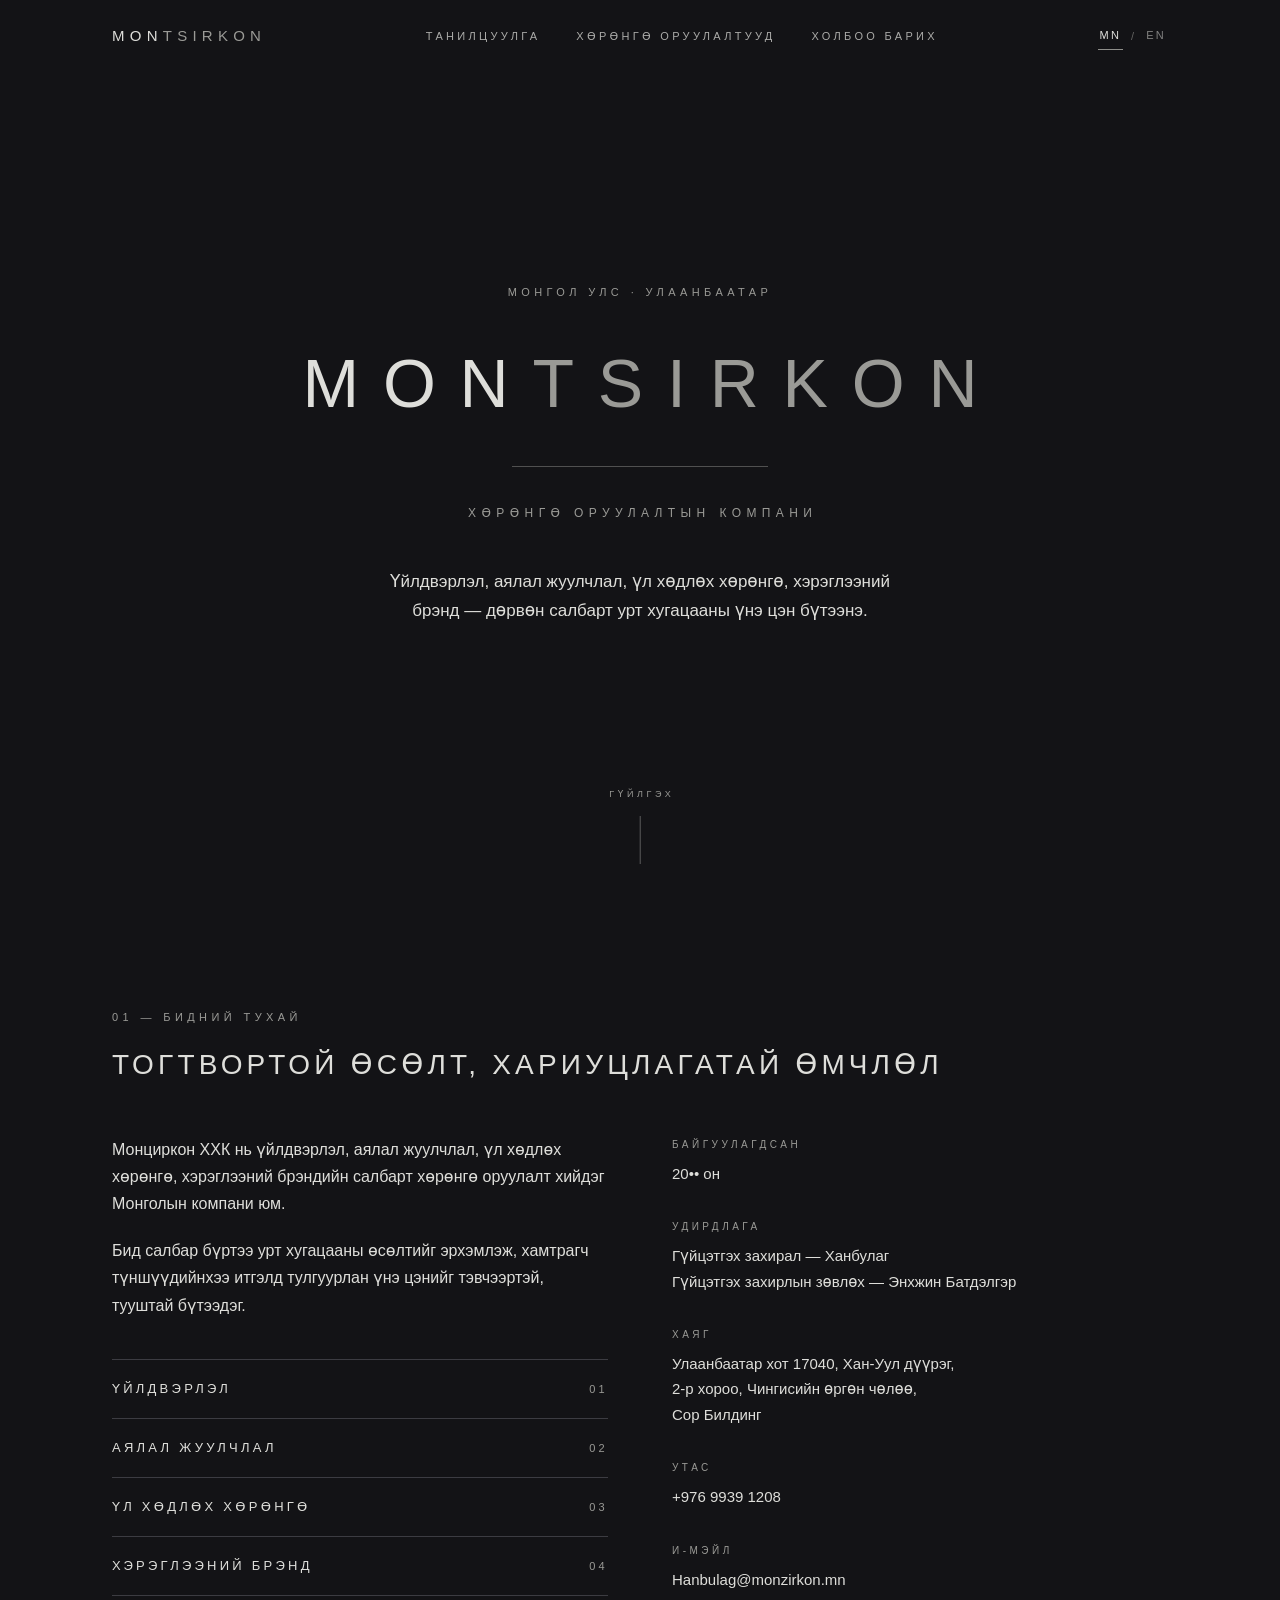
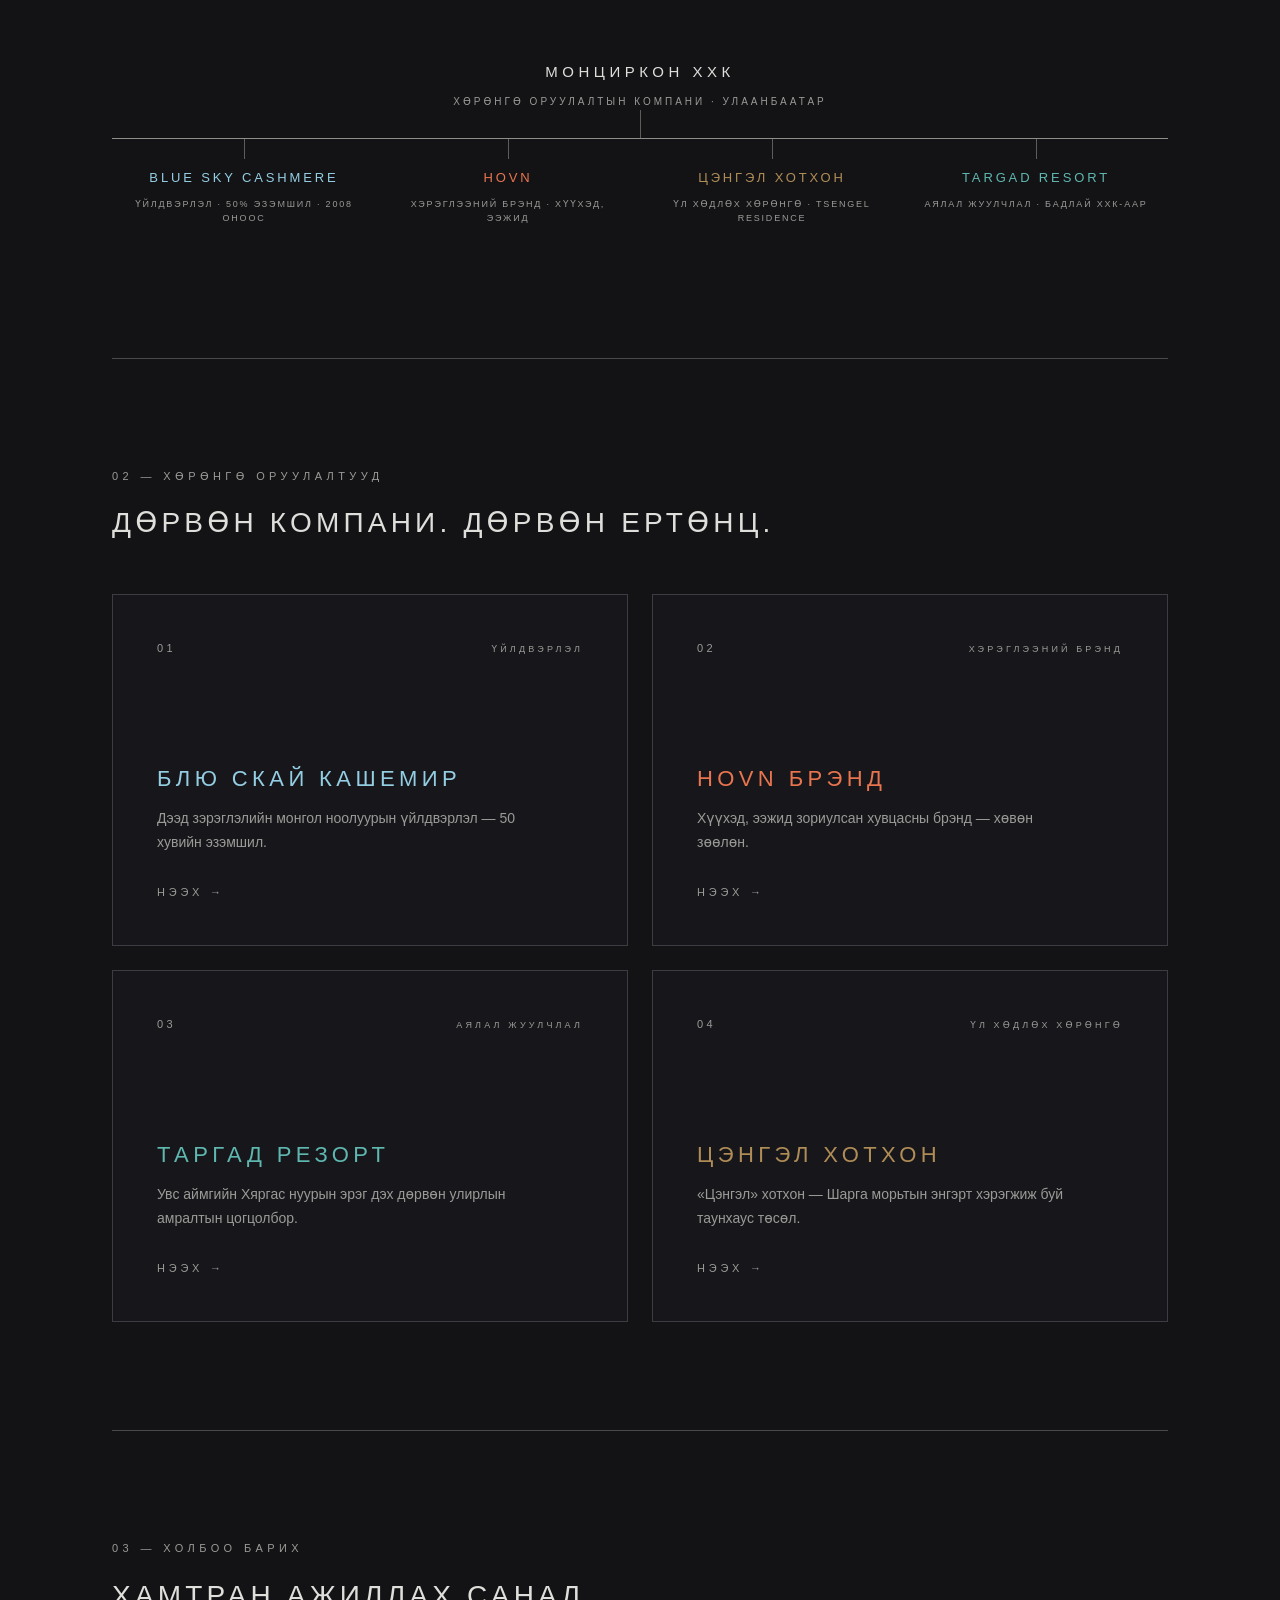
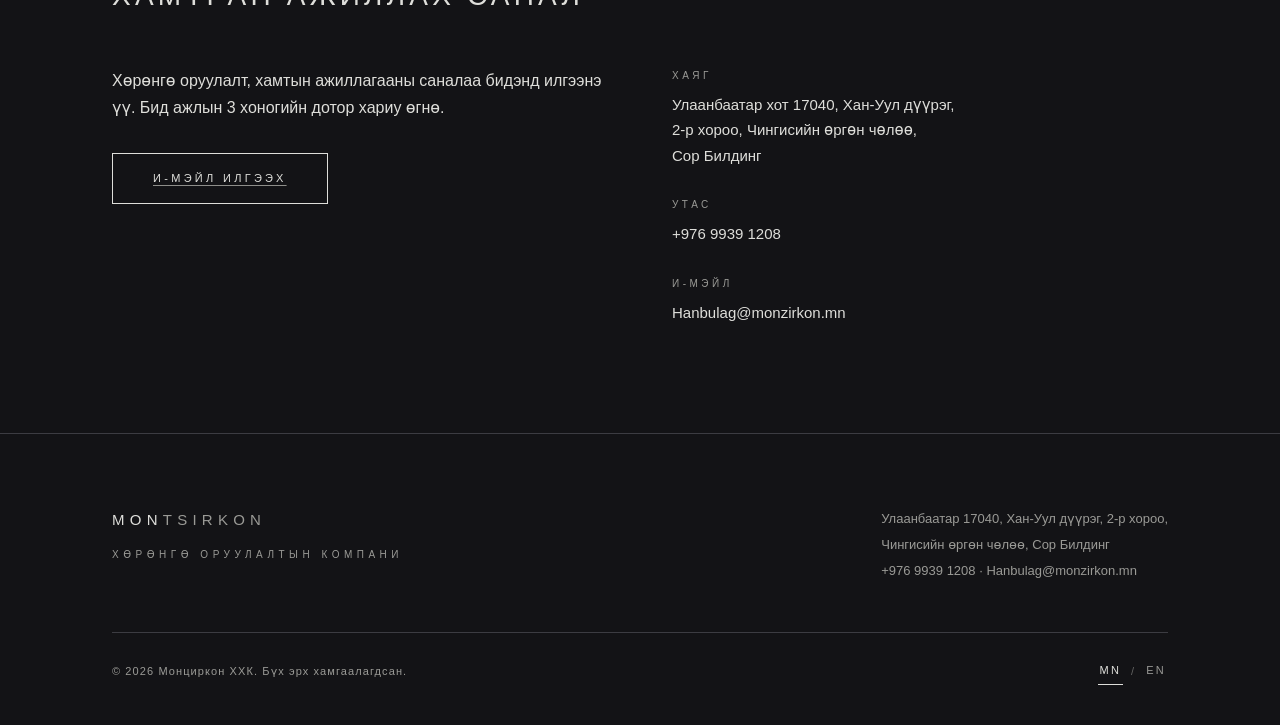
==== commit d7667134: "P2: group diagram, Tsengel visit path + FAQ, mobile action bar, polish - Homepage: group-structure d" ====
--- a/index.html
+++ b/index.html
@@ -13,10 +13,38 @@
   <meta property="og:url" content="https://www.monzirkon.mn/">
   <meta property="og:locale" content="mn_MN">
   <meta property="og:locale:alternate" content="en_US">
-  <!-- og:image: add /og.png (1200x630) before launch -->
+  <meta property="og:image" content="https://www.monzirkon.mn/assets/og/og-index.jpg">
+  <meta property="og:image:width" content="1200">
+  <meta property="og:image:height" content="630">
+  <meta name="theme-color" content="#131316">
+  <link rel="apple-touch-icon" href="assets/apple-touch-icon.png">
+  <link rel="manifest" href="site.webmanifest">
   <link rel="icon" type="image/svg+xml" href="data:image/svg+xml,%3Csvg xmlns='http://www.w3.org/2000/svg' viewBox='0 0 64 64'%3E%3Crect width='64' height='64' rx='8' fill='%23131316'/%3E%3Ctext x='32' y='43' font-family='Helvetica,Arial,sans-serif' font-size='30' font-weight='500' fill='%23DEDEDA' text-anchor='middle'%3EM%3C/text%3E%3C/svg%3E">
   <link rel="stylesheet" href="styles.css">
   <script>document.documentElement.classList.add("js");</script>
+  <script type="application/ld+json">
+{
+  "@context": "https://schema.org",
+  "@type": "Organization",
+  "name": "Монциркон ХХК",
+  "alternateName": [
+    "Montsirkon",
+    "Montsirkon LLC"
+  ],
+  "url": "https://www.monzirkon.mn/",
+  "logo": "https://www.monzirkon.mn/assets/icon-512.png",
+  "email": "Hanbulag@monzirkon.mn",
+  "telephone": "+976 9939 1208",
+  "address": {
+    "@type": "PostalAddress",
+    "streetAddress": "Чингисийн өргөн чөлөө, Сор Билдинг",
+    "addressLocality": "Улаанбаатар",
+    "addressRegion": "Хан-Уул дүүрэг, 2-р хороо",
+    "postalCode": "17040",
+    "addressCountry": "MN"
+  }
+}
+  </script>
 </head>
 <body>
   <a class="skip-link" href="#main" data-i18n="a11y.skip">Агуулга руу очих</a>
@@ -24,7 +52,7 @@
   <header class="site-header">
     <div class="header-inner">
       <a class="wordmark" href="index.html" aria-label="Montsirkon — нүүр хуудас">MON<span>TSIRKON</span></a>
-      <nav class="site-nav" aria-label="Үндсэн цэс">
+      <nav class="site-nav" id="site-nav" aria-label="Үндсэн цэс">
         <a href="#about" data-i18n="nav.about">Танилцуулга</a>
         <a href="#portfolio" data-i18n="nav.portfolio">Хөрөнгө оруулалтууд</a>
         <a href="#contact" data-i18n="nav.contact">Холбоо барих</a>
@@ -34,6 +62,7 @@
         <span class="lang-sep" aria-hidden="true">/</span>
         <button type="button" data-lang="en" aria-pressed="false">EN</button>
       </div>
+      <button class="nav-toggle" type="button" aria-expanded="false" aria-controls="site-nav" aria-label="Цэс"></button>
     </div>
   </header>
 
@@ -74,7 +103,7 @@
             </div>
             <div>
               <dt data-i18n="about.leadership.label">Удирдлага</dt>
-              <dd data-i18n="about.leadership.value">Гүйцэтгэх захирал — Энхжин Батдэлгэр</dd>
+              <dd data-i18n="about.leadership.value">Гүйцэтгэх захирал — Ханбулаг<br>Гүйцэтгэх захирлын зөвлөх — Энхжин Батдэлгэр</dd>
             </div>
             <div>
               <dt data-i18n="contact.address.label">Хаяг</dt>
@@ -89,6 +118,30 @@
               <dd><a href="mailto:Hanbulag@monzirkon.mn">Hanbulag@monzirkon.mn</a></dd>
             </div>
           </dl>
+        </div>
+        <div class="group-map reveal" aria-label="Группийн бүтэц">
+          <div class="group-root">
+            <span class="group-name">Монциркон ХХК</span>
+            <span class="group-sub" data-i18n="group.root">Хөрөнгө оруулалтын компани · Улаанбаатар</span>
+          </div>
+          <div class="group-branches">
+            <a class="group-node" href="bluesky.html" style="--card-accent:#94cee3">
+              <span class="group-node-name">Blue Sky Cashmere</span>
+              <span class="group-node-sub" data-i18n="group.n1">Үйлдвэрлэл · 50% эзэмшил · 2008 оноос</span>
+            </a>
+            <a class="group-node" href="hovn.html" style="--card-accent:#e9754f">
+              <span class="group-node-name">HOVN</span>
+              <span class="group-node-sub" data-i18n="group.n2">Хэрэглээний брэнд · хүүхэд, ээжид</span>
+            </a>
+            <a class="group-node" href="residence.html" style="--card-accent:#b08d57">
+              <span class="group-node-name" data-i18n="group.n3name">Цэнгэл хотхон</span>
+              <span class="group-node-sub" data-i18n="group.n3">Үл хөдлөх хөрөнгө · Tsengel Residence</span>
+            </a>
+            <a class="group-node" href="targad.html" style="--card-accent:#5fb8b0">
+              <span class="group-node-name">Targad Resort</span>
+              <span class="group-node-sub" data-i18n="group.n4">Аялал жуулчлал · Бадлай ХХК-аар</span>
+            </a>
+          </div>
         </div>
       </div>
     </section>
@@ -210,74 +263,173 @@
   <script>
     window.PAGE_I18N = {
       "meta.title": {
-        mn: "Монциркон ХХК — Хөрөнгө оруулалтын компани",
-        en: "Montsirkon LLC — Investment Company"
+        "mn": "Монциркон ХХК — Хөрөнгө оруулалтын компани",
+        "en": "Montsirkon LLC — Investment Company"
       },
       "meta.desc": {
-        mn: "Монциркон ХХК нь үйлдвэрлэл, аялал жуулчлал, үл хөдлөх хөрөнгө, хэрэглээний брэндийн салбарт хөрөнгө оруулалт хийдэг Монголын компани юм.",
-        en: "Montsirkon LLC is a diversified Mongolian investment company with holdings in manufacturing, tourism, real estate and consumer brands."
-      },
-      "a11y.skip": { mn: "Агуулга руу очих", en: "Skip to content" },
-      "hero.label": { mn: "Монгол Улс · Улаанбаатар", en: "Ulaanbaatar · Mongolia" },
+        "mn": "Монциркон ХХК нь үйлдвэрлэл, аялал жуулчлал, үл хөдлөх хөрөнгө, хэрэглээний брэндийн салбарт хөрөнгө оруулалт хийдэг Монголын компани юм.",
+        "en": "Montsirkon LLC is a diversified Mongolian investment company with holdings in manufacturing, tourism, real estate and consumer brands."
+      },
+      "a11y.skip": {
+        "mn": "Агуулга руу очих",
+        "en": "Skip to content"
+      },
+      "hero.label": {
+        "mn": "Монгол Улс · Улаанбаатар",
+        "en": "Ulaanbaatar · Mongolia"
+      },
       "hero.tagline": {
-        mn: "Үйлдвэрлэл, аялал жуулчлал, үл хөдлөх хөрөнгө, хэрэглээний брэнд — дөрвөн салбарт урт хугацааны үнэ цэн бүтээнэ.",
-        en: "Building long-term value across manufacturing, tourism, real estate and consumer brands."
-      },
-      "hero.scroll": { mn: "Гүйлгэх", en: "Scroll" },
-      "about.label": { mn: "01 — Бидний тухай", en: "01 — About us" },
-      "about.title": { mn: "Тогтвортой өсөлт, хариуцлагатай өмчлөл", en: "Enduring growth, responsible ownership" },
+        "mn": "Үйлдвэрлэл, аялал жуулчлал, үл хөдлөх хөрөнгө, хэрэглээний брэнд — дөрвөн салбарт урт хугацааны үнэ цэн бүтээнэ.",
+        "en": "Building long-term value across manufacturing, tourism, real estate and consumer brands."
+      },
+      "hero.scroll": {
+        "mn": "Гүйлгэх",
+        "en": "Scroll"
+      },
+      "about.label": {
+        "mn": "01 — Бидний тухай",
+        "en": "01 — About us"
+      },
+      "about.title": {
+        "mn": "Тогтвортой өсөлт, хариуцлагатай өмчлөл",
+        "en": "Enduring growth, responsible ownership"
+      },
       "about.p1": {
-        mn: "Монциркон ХХК нь үйлдвэрлэл, аялал жуулчлал, үл хөдлөх хөрөнгө, хэрэглээний брэндийн салбарт хөрөнгө оруулалт хийдэг Монголын компани юм.",
-        en: "Montsirkon LLC is a diversified Mongolian investment company with holdings in manufacturing, tourism, real estate and consumer brands."
+        "mn": "Монциркон ХХК нь үйлдвэрлэл, аялал жуулчлал, үл хөдлөх хөрөнгө, хэрэглээний брэндийн салбарт хөрөнгө оруулалт хийдэг Монголын компани юм.",
+        "en": "Montsirkon LLC is a diversified Mongolian investment company with holdings in manufacturing, tourism, real estate and consumer brands."
       },
       "about.p2": {
-        mn: "Бид салбар бүртээ урт хугацааны өсөлтийг эрхэмлэж, хамтрагч түншүүдийнхээ итгэлд тулгуурлан үнэ цэнийг тэвчээртэй, тууштай бүтээдэг.",
-        en: "In every sector we favour patient, long-term growth — building value steadily on the trust of our partners."
-      },
-      "about.pillar1": { mn: "Үйлдвэрлэл", en: "Manufacturing" },
-      "about.pillar2": { mn: "Аялал жуулчлал", en: "Tourism" },
-      "about.pillar3": { mn: "Үл хөдлөх хөрөнгө", en: "Real estate" },
-      "about.pillar4": { mn: "Хэрэглээний брэнд", en: "Consumer brands" },
-      "about.founded.label": { mn: "Байгуулагдсан", en: "Founded" },
-      "about.founded.value": { mn: "20•• он", en: "20••" },
-      "about.leadership.label": { mn: "Удирдлага", en: "Leadership" },
+        "mn": "Бид салбар бүртээ урт хугацааны өсөлтийг эрхэмлэж, хамтрагч түншүүдийнхээ итгэлд тулгуурлан үнэ цэнийг тэвчээртэй, тууштай бүтээдэг.",
+        "en": "In every sector we favour patient, long-term growth — building value steadily on the trust of our partners."
+      },
+      "about.pillar1": {
+        "mn": "Үйлдвэрлэл",
+        "en": "Manufacturing"
+      },
+      "about.pillar2": {
+        "mn": "Аялал жуулчлал",
+        "en": "Tourism"
+      },
+      "about.pillar3": {
+        "mn": "Үл хөдлөх хөрөнгө",
+        "en": "Real estate"
+      },
+      "about.pillar4": {
+        "mn": "Хэрэглээний брэнд",
+        "en": "Consumer brands"
+      },
+      "about.founded.label": {
+        "mn": "Байгуулагдсан",
+        "en": "Founded"
+      },
+      "about.founded.value": {
+        "mn": "20•• он",
+        "en": "20••"
+      },
+      "about.leadership.label": {
+        "mn": "Удирдлага",
+        "en": "Leadership"
+      },
       "about.leadership.value": {
-        mn: "Гүйцэтгэх захирал — Энхжин Батдэлгэр",
-        en: "Managing Director — Enkhjin Batdelger"
-      },
-      "portfolio.label": { mn: "02 — Хөрөнгө оруулалтууд", en: "02 — Portfolio" },
-      "portfolio.title": { mn: "Дөрвөн компани. Дөрвөн ертөнц.", en: "Four companies. Four worlds." },
-      "portfolio.name1": { mn: "Блю скай кашемир", en: "Blue Sky Cashmere" },
-      "portfolio.name2": { mn: "HOVN брэнд", en: "HOVN" },
-      "portfolio.name3": { mn: "Таргад резорт", en: "Targad Resort" },
-      "portfolio.name4": { mn: "Цэнгэл хотхон", en: "Tsengel Residence" },
-      "portfolio.sector1": { mn: "Үйлдвэрлэл", en: "Manufacturing" },
-      "portfolio.sector2": { mn: "Хэрэглээний брэнд", en: "Consumer brand" },
-      "portfolio.sector3": { mn: "Аялал жуулчлал", en: "Tourism" },
-      "portfolio.sector4": { mn: "Үл хөдлөх хөрөнгө", en: "Real estate" },
+        "mn": "Гүйцэтгэх захирал — Ханбулаг<br>Гүйцэтгэх захирлын зөвлөх — Энхжин Батдэлгэр",
+        "en": "Managing Director — Khanbulag<br>Adviser to the Managing Director — Enkhjin Batdelger"
+      },
+      "portfolio.label": {
+        "mn": "02 — Хөрөнгө оруулалтууд",
+        "en": "02 — Portfolio"
+      },
+      "portfolio.title": {
+        "mn": "Дөрвөн компани. Дөрвөн ертөнц.",
+        "en": "Four companies. Four worlds."
+      },
+      "portfolio.name1": {
+        "mn": "Блю скай кашемир",
+        "en": "Blue Sky Cashmere"
+      },
+      "portfolio.name2": {
+        "mn": "HOVN брэнд",
+        "en": "HOVN"
+      },
+      "portfolio.name3": {
+        "mn": "Таргад резорт",
+        "en": "Targad Resort"
+      },
+      "portfolio.name4": {
+        "mn": "Цэнгэл хотхон",
+        "en": "Tsengel Residence"
+      },
+      "portfolio.sector1": {
+        "mn": "Үйлдвэрлэл",
+        "en": "Manufacturing"
+      },
+      "portfolio.sector2": {
+        "mn": "Хэрэглээний брэнд",
+        "en": "Consumer brand"
+      },
+      "portfolio.sector3": {
+        "mn": "Аялал жуулчлал",
+        "en": "Tourism"
+      },
+      "portfolio.sector4": {
+        "mn": "Үл хөдлөх хөрөнгө",
+        "en": "Real estate"
+      },
       "portfolio.desc1": {
-        mn: "Дээд зэрэглэлийн монгол ноолуурын үйлдвэрлэл — 50 хувийн эзэмшил.",
-        en: "Premium Mongolian cashmere manufacturing — 50% ownership."
+        "mn": "Дээд зэрэглэлийн монгол ноолуурын үйлдвэрлэл — 50 хувийн эзэмшил.",
+        "en": "Premium Mongolian cashmere manufacturing — 50% ownership."
       },
       "portfolio.desc2": {
-        mn: "Хүүхэд, ээжид зориулсан хувцасны брэнд — хөвөн зөөлөн.",
-        en: "Clothing for children and their moms — floats on clouds."
+        "mn": "Хүүхэд, ээжид зориулсан хувцасны брэнд — хөвөн зөөлөн.",
+        "en": "Clothing for children and their moms — floats on clouds."
       },
       "portfolio.desc3": {
-        mn: "Увс аймгийн Хяргас нуурын эрэг дэх дөрвөн улирлын амралтын цогцолбор.",
-        en: "A four-season resort on Khyargas Lake, Uvs Province."
+        "mn": "Увс аймгийн Хяргас нуурын эрэг дэх дөрвөн улирлын амралтын цогцолбор.",
+        "en": "A four-season resort on Khyargas Lake, Uvs Province."
       },
       "portfolio.desc4": {
-        mn: "«Цэнгэл» хотхон — Шарга морьтын энгэрт хэрэгжиж буй таунхаус төсөл.",
-        en: "Tsengel — a townhouse complex taking shape at Sharga Morit, Ulaanbaatar."
-      },
-      "contactSec.label": { mn: "03 — Холбоо барих", en: "03 — Contact" },
-      "contactSec.title": { mn: "Хамтран ажиллах санал", en: "Working together" },
+        "mn": "«Цэнгэл» хотхон — Шарга морьтын энгэрт хэрэгжиж буй таунхаус төсөл.",
+        "en": "Tsengel — a townhouse complex taking shape at Sharga Morit, Ulaanbaatar."
+      },
+      "contactSec.label": {
+        "mn": "03 — Холбоо барих",
+        "en": "03 — Contact"
+      },
+      "contactSec.title": {
+        "mn": "Хамтран ажиллах санал",
+        "en": "Working together"
+      },
       "contactSec.p1": {
-        mn: "Хөрөнгө оруулалт, хамтын ажиллагааны саналаа бидэнд илгээнэ үү. Бид ажлын 3 хоногийн дотор хариу өгнө.",
-        en: "For investment and partnership enquiries, write to us — we reply within three working days."
-      },
-      "contactSec.cta": { mn: "И-мэйл илгээх", en: "Send an email" }
+        "mn": "Хөрөнгө оруулалт, хамтын ажиллагааны саналаа бидэнд илгээнэ үү. Бид ажлын 3 хоногийн дотор хариу өгнө.",
+        "en": "For investment and partnership enquiries, write to us — we reply within three working days."
+      },
+      "contactSec.cta": {
+        "mn": "И-мэйл илгээх",
+        "en": "Send an email"
+      },
+      "group.root": {
+        "mn": "Хөрөнгө оруулалтын компани · Улаанбаатар",
+        "en": "Investment company · Ulaanbaatar"
+      },
+      "group.n1": {
+        "mn": "Үйлдвэрлэл · 50% эзэмшил · 2008 оноос",
+        "en": "Manufacturing · 50% holding · since 2008"
+      },
+      "group.n2": {
+        "mn": "Хэрэглээний брэнд · хүүхэд, ээжид",
+        "en": "Consumer brand · children and their moms"
+      },
+      "group.n3name": {
+        "mn": "Цэнгэл хотхон",
+        "en": "Tsengel Residence"
+      },
+      "group.n3": {
+        "mn": "Үл хөдлөх хөрөнгө · Tsengel Residence",
+        "en": "Real estate · «Цэнгэл» хотхон"
+      },
+      "group.n4": {
+        "mn": "Аялал жуулчлал · Бадлай ХХК-аар",
+        "en": "Tourism · via Badlai LLC"
+      }
     };
   </script>
   <script src="app.js" defer></script>
--- a/styles.css
+++ b/styles.css
@@ -85,7 +85,7 @@
   --bg: #faf8f4;
   --surface: #f2eee6;
   --text: #292522;
-  --muted: #787064;
+  --muted: #6d6559;
   --hairline: #b9ad9a;
   --border: #e5ddcd;
   --accent: #b08d57;
@@ -1250,3 +1250,309 @@
   color: var(--accent-strong);
   margin-bottom: 1.25rem;
 }
+
+/* ---- mobile navigation (disclosure menu under the header, <768px) ---- */
+
+.nav-toggle {
+  display: inline-flex;
+  align-items: center;
+  justify-content: center;
+  width: 2.75rem;
+  height: 2.75rem;
+  margin-right: -0.75rem;
+  position: relative;
+  background: transparent;
+  border: 0;
+  cursor: pointer;
+  color: var(--header-text);
+}
+
+.nav-toggle::before,
+.nav-toggle::after {
+  content: "";
+  position: absolute;
+  left: 0.875rem;
+  right: 0.875rem;
+  height: 1px;
+  background: currentColor;
+  transition: transform 250ms ease, top 250ms ease;
+}
+
+.nav-toggle::before { top: calc(50% - 4px); }
+.nav-toggle::after { top: calc(50% + 4px); }
+
+.nav-toggle[aria-expanded="true"]::before { top: 50%; transform: rotate(45deg); }
+.nav-toggle[aria-expanded="true"]::after { top: 50%; transform: rotate(-45deg); }
+
+@media (min-width: 768px) {
+  .nav-toggle { display: none; }
+}
+
+@media (max-width: 767.98px) {
+  .header-inner .lang-toggle { margin-left: auto; }
+
+  .site-header.nav-open {
+    background: var(--header-bg);
+    border-bottom-color: var(--header-border);
+  }
+
+  .site-header.nav-open .site-nav {
+    display: flex;
+    flex-direction: column;
+    align-items: stretch;
+    gap: 0;
+    position: absolute;
+    top: var(--header-h);
+    left: 0;
+    right: 0;
+    padding: 0.25rem clamp(1.25rem, 5vw, 3rem) 1.25rem;
+    background: var(--header-bg);
+    border-bottom: 1px solid var(--header-border);
+  }
+
+  .site-header.nav-open .site-nav a {
+    display: block;
+    padding: 0.9375rem 0;
+    border-top: 1px solid var(--header-border);
+    opacity: 1;
+  }
+}
+
+@media (prefers-reduced-motion: reduce) {
+  .nav-toggle::before,
+  .nav-toggle::after { transition: none; }
+}
+
+/* residence: gallery grid for the future photoreal renders (see the RENDERS slot in residence.html) */
+body[data-theme="residence"] .gallery {
+  display: grid;
+  gap: 1.5rem;
+}
+
+@media (min-width: 768px) {
+  body[data-theme="residence"] .gallery {
+    grid-template-columns: repeat(2, 1fr);
+  }
+}
+
+/* ---- homepage: group structure diagram --------------------------- */
+
+.group-map {
+  margin-top: clamp(3rem, 7vh, 4.5rem);
+  text-align: center;
+}
+
+.group-root {
+  position: relative;
+  display: inline-block;
+  padding-bottom: 1.75rem;
+}
+
+.group-root::after {
+  content: "";
+  position: absolute;
+  left: 50%;
+  bottom: 0;
+  width: 1px;
+  height: 1.75rem;
+  background: var(--hairline);
+  opacity: 0.6;
+}
+
+.group-name {
+  display: block;
+  font-size: 0.9375rem;
+  font-weight: 500;
+  letter-spacing: 0.3em;
+  text-transform: uppercase;
+}
+
+.group-sub {
+  display: block;
+  margin-top: 0.5rem;
+  font-size: 0.625rem;
+  font-weight: 500;
+  letter-spacing: 0.3em;
+  text-transform: uppercase;
+  color: var(--muted);
+}
+
+.group-branches {
+  display: grid;
+  grid-template-columns: repeat(2, 1fr);
+}
+
+@media (min-width: 768px) {
+  .group-branches { grid-template-columns: repeat(4, 1fr); }
+}
+
+.group-node {
+  position: relative;
+  padding: 1.75rem 0.75rem 1.5rem;
+  border-top: 1px solid var(--hairline);
+  color: var(--text);
+  transition: background 250ms ease;
+}
+
+.group-node::before {
+  content: "";
+  position: absolute;
+  top: 0;
+  left: 50%;
+  width: 1px;
+  height: 1.25rem;
+  background: var(--hairline);
+  opacity: 0.6;
+}
+
+.group-node:hover,
+.group-node:focus-visible { background: var(--surface); }
+
+.group-node-name {
+  display: block;
+  font-size: 0.8125rem;
+  font-weight: 500;
+  letter-spacing: 0.22em;
+  text-transform: uppercase;
+  color: var(--card-accent);
+}
+
+.group-node-sub {
+  display: block;
+  margin-top: 0.5rem;
+  font-size: 0.5625rem;
+  font-weight: 500;
+  letter-spacing: 0.2em;
+  text-transform: uppercase;
+  line-height: 1.6;
+  color: var(--muted);
+}
+
+/* ---- residence: visit steps, FAQ, mobile action bar, print ------- */
+
+body[data-theme="residence"] .steps {
+  list-style: none;
+  counter-reset: step;
+  display: grid;
+  gap: 1.5rem;
+}
+
+@media (min-width: 768px) {
+  body[data-theme="residence"] .steps { grid-template-columns: repeat(3, 1fr); gap: 2.5rem; }
+}
+
+body[data-theme="residence"] .steps li {
+  border-top: 1px solid var(--border);
+  padding-top: 1.25rem;
+}
+
+body[data-theme="residence"] .steps li::before {
+  counter-increment: step;
+  content: counter(step, decimal-leading-zero);
+  display: block;
+  margin-bottom: 0.75rem;
+  font-size: 0.6875rem;
+  font-weight: 500;
+  letter-spacing: 0.3em;
+  color: var(--accent-strong);
+}
+
+body[data-theme="residence"] .steps h3 {
+  font-size: 0.875rem;
+  letter-spacing: 0.18em;
+  margin-bottom: 0.5rem;
+}
+
+body[data-theme="residence"] .steps p {
+  font-size: 0.9375rem;
+  color: var(--muted);
+  overflow-wrap: anywhere;
+}
+
+body[data-theme="residence"] .faq { border-top: 1px solid var(--border); }
+body[data-theme="residence"] .faq details { border-bottom: 1px solid var(--border); }
+
+body[data-theme="residence"] .faq summary {
+  display: flex;
+  justify-content: space-between;
+  gap: 1rem;
+  padding: 1.125rem 0;
+  cursor: pointer;
+  list-style: none;
+  font-weight: 500;
+}
+
+body[data-theme="residence"] .faq summary::-webkit-details-marker { display: none; }
+
+body[data-theme="residence"] .faq summary::after {
+  content: "+";
+  flex: 0 0 auto;
+  color: var(--accent-strong);
+}
+
+body[data-theme="residence"] .faq details[open] summary::after { content: "−"; }
+
+body[data-theme="residence"] .faq details p {
+  max-width: 44rem;
+  padding: 0 0 1.25rem;
+  font-size: 0.9375rem;
+  color: var(--muted);
+}
+
+.cta-bar { display: none; }
+
+@media (max-width: 767.98px) {
+  .cta-bar {
+    display: flex;
+    justify-content: center;
+    position: fixed;
+    left: 0;
+    right: 0;
+    bottom: 0;
+    z-index: 90;
+    padding: 0.75rem clamp(1.25rem, 5vw, 3rem);
+    background: var(--header-bg);
+    border-top: 1px solid var(--header-border);
+    transform: translateY(100%);
+    transition: transform 300ms ease;
+  }
+
+  .cta-bar.is-visible { transform: none; }
+
+  .cta-bar .btn {
+    width: 100%;
+    text-align: center;
+    color: #dededa;
+    border-color: #b08d57;
+  }
+
+  body[data-theme="residence"].has-cta-bar { padding-bottom: 4.5rem; }
+}
+
+@media (prefers-reduced-motion: reduce) {
+  .cta-bar { transition: none; }
+}
+
+@media print {
+  body[data-theme="residence"] { background: #fff; color: #000; padding-bottom: 0; }
+  body[data-theme="residence"] .site-header,
+  body[data-theme="residence"] .cta-bar,
+  body[data-theme="residence"] .lang-toggle,
+  body[data-theme="residence"] .back-link,
+  body[data-theme="residence"] .skip-link { display: none !important; }
+  body[data-theme="residence"] .cine-hero { display: block; min-height: 0; }
+  body[data-theme="residence"] .cine-hero-img { position: static; width: 100%; height: auto; }
+  body[data-theme="residence"] .cine-hero::after { display: none; }
+  body[data-theme="residence"] .cine-hero-content { padding: 1.5rem 0; }
+  body[data-theme="residence"] .cine-hero h1,
+  body[data-theme="residence"] .cine-tagline,
+  body[data-theme="residence"] .cine-eyebrow,
+  body[data-theme="residence"] .cine-hero .lead,
+  body[data-theme="residence"] .cine-hero .label { color: #000 !important; }
+  body[data-theme="residence"] .reveal { opacity: 1 !important; transform: none !important; }
+  body[data-theme="residence"] .plate,
+  body[data-theme="residence"] .fact-list li,
+  body[data-theme="residence"] .steps li,
+  body[data-theme="residence"] .faq details { break-inside: avoid; }
+  body[data-theme="residence"] .plate { box-shadow: none; }
+}
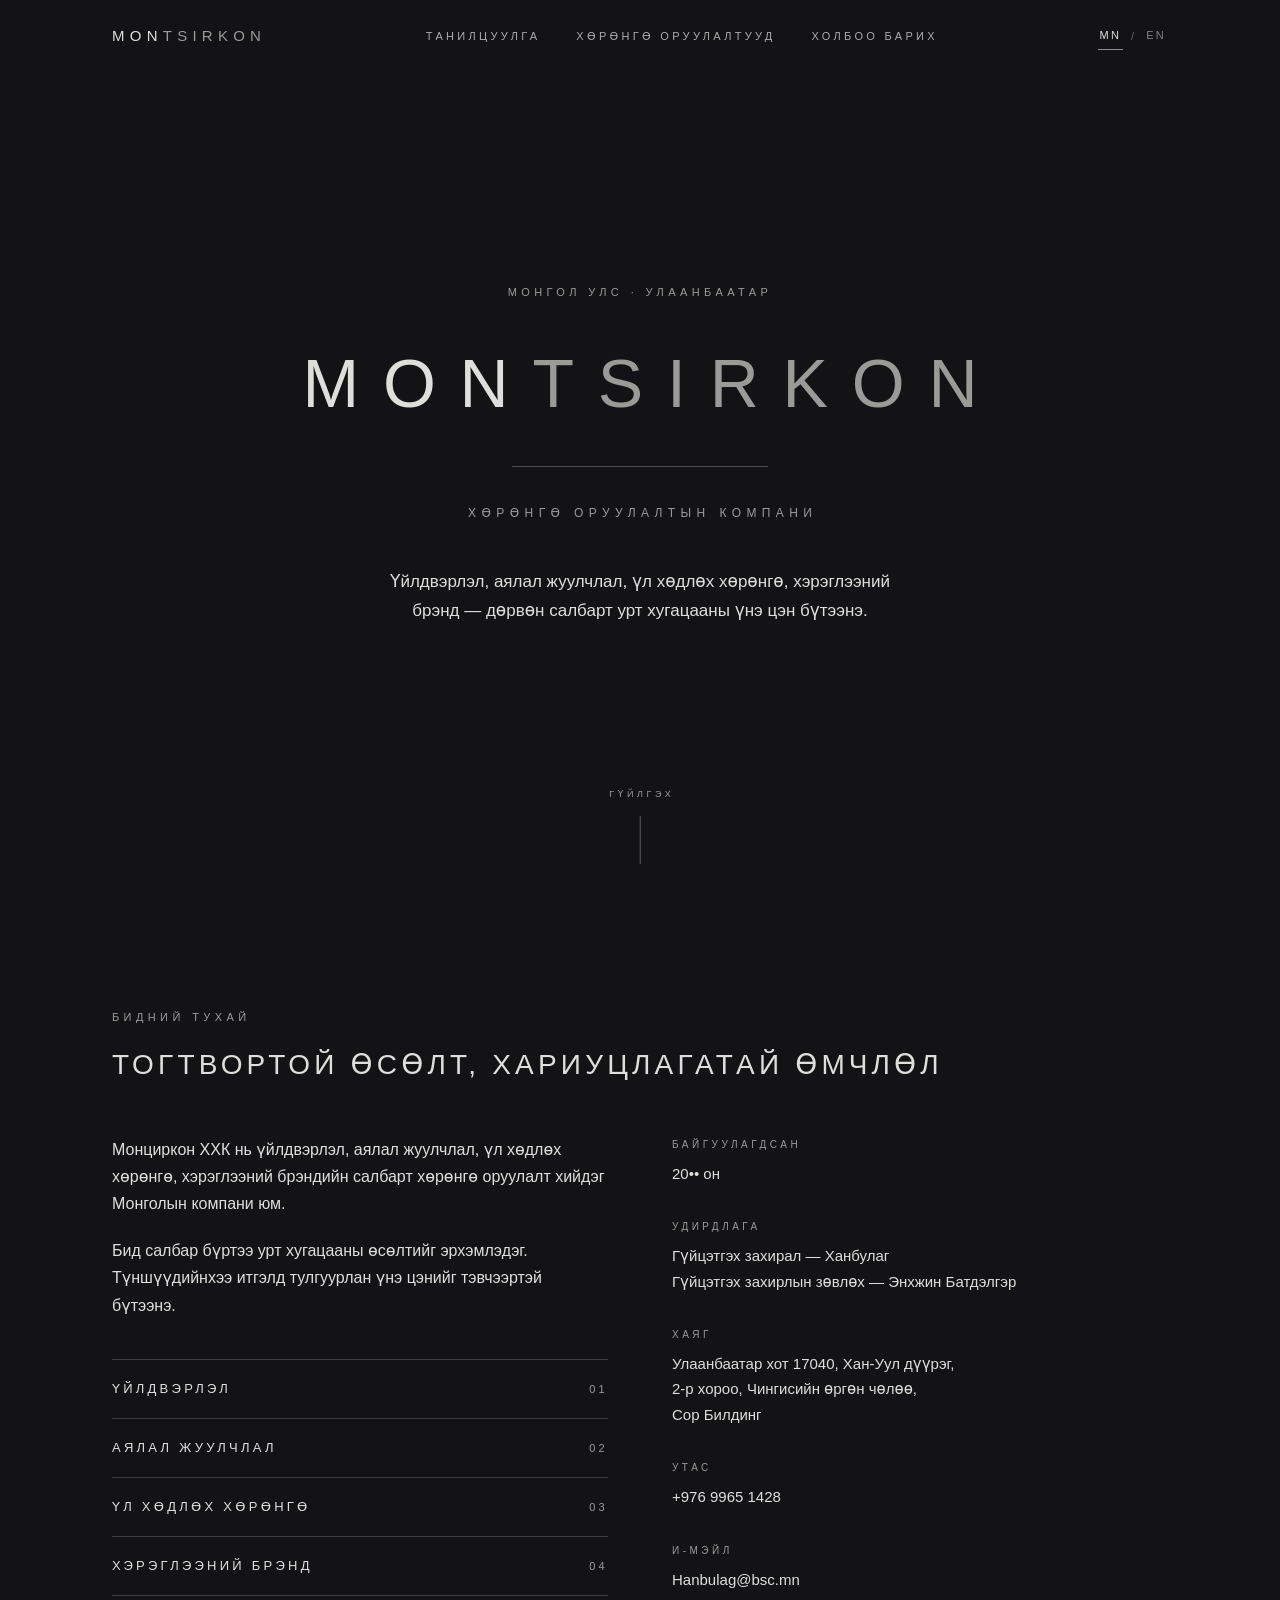
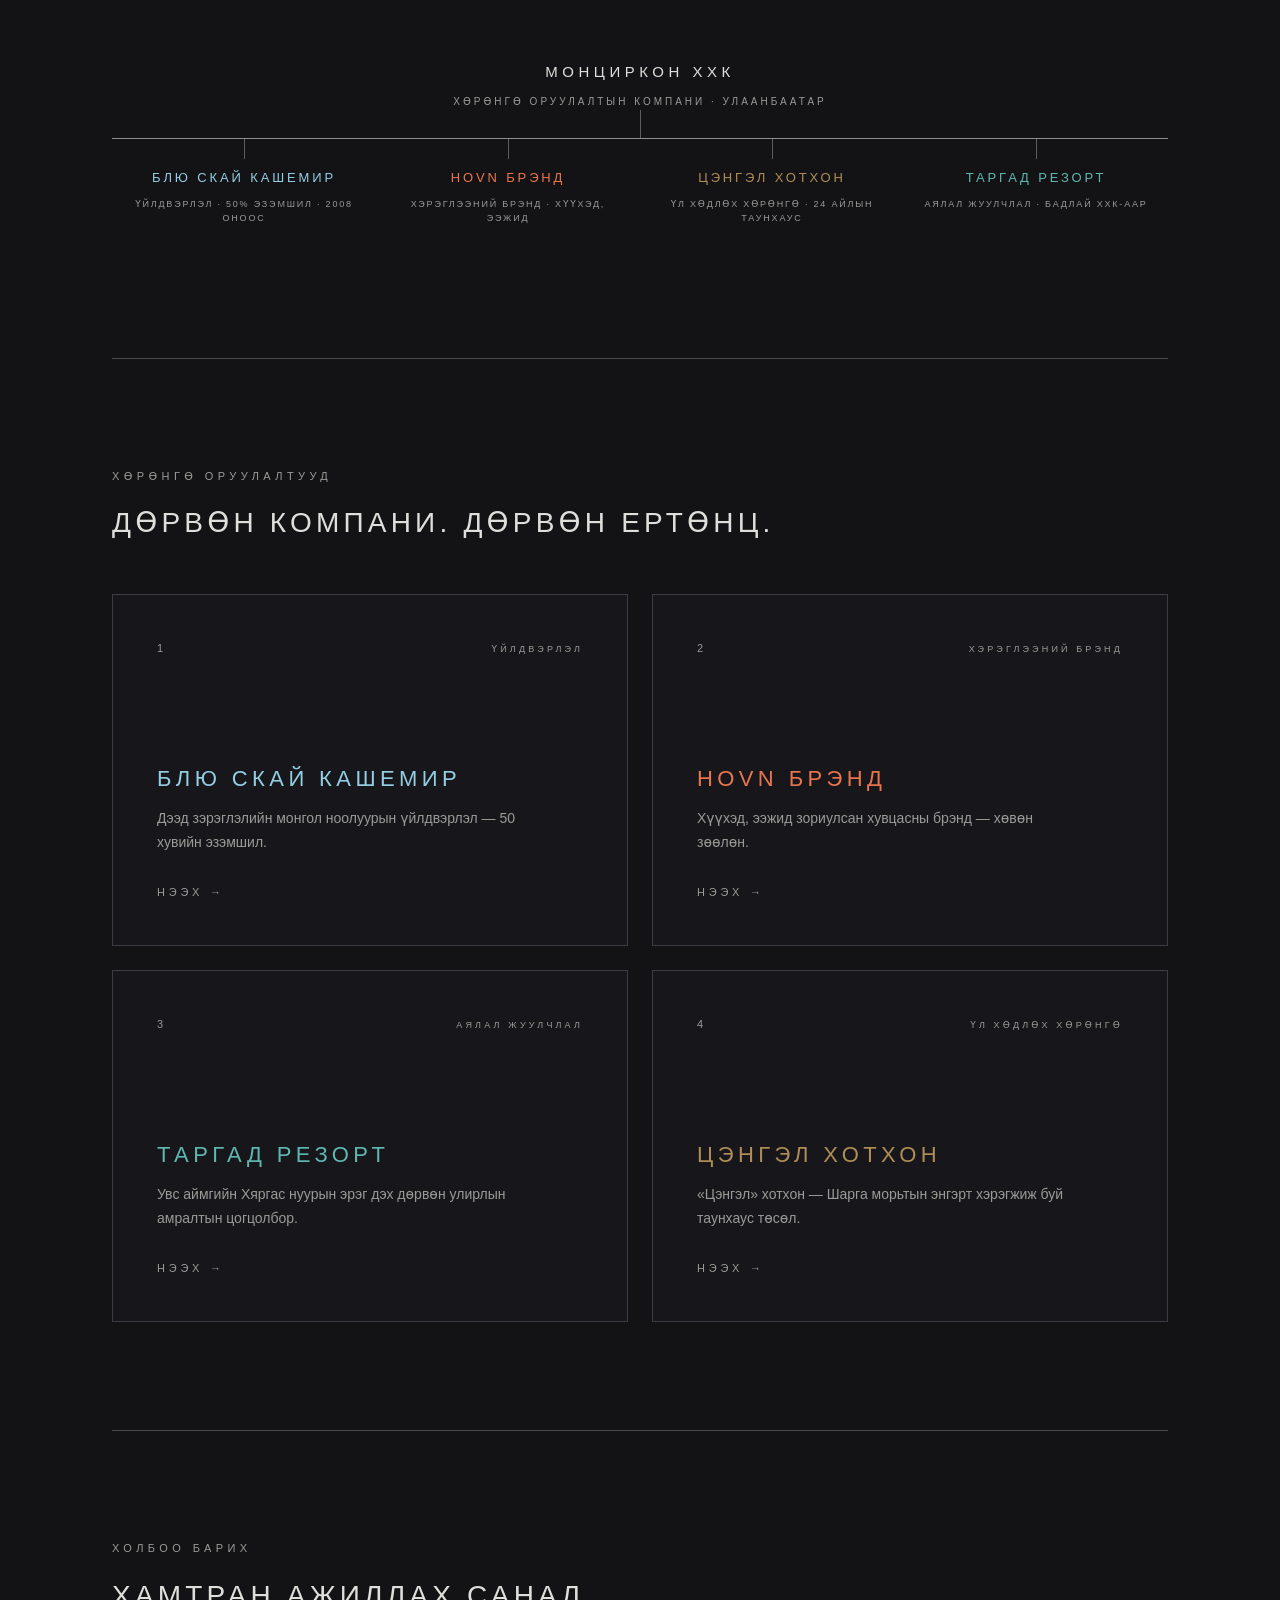
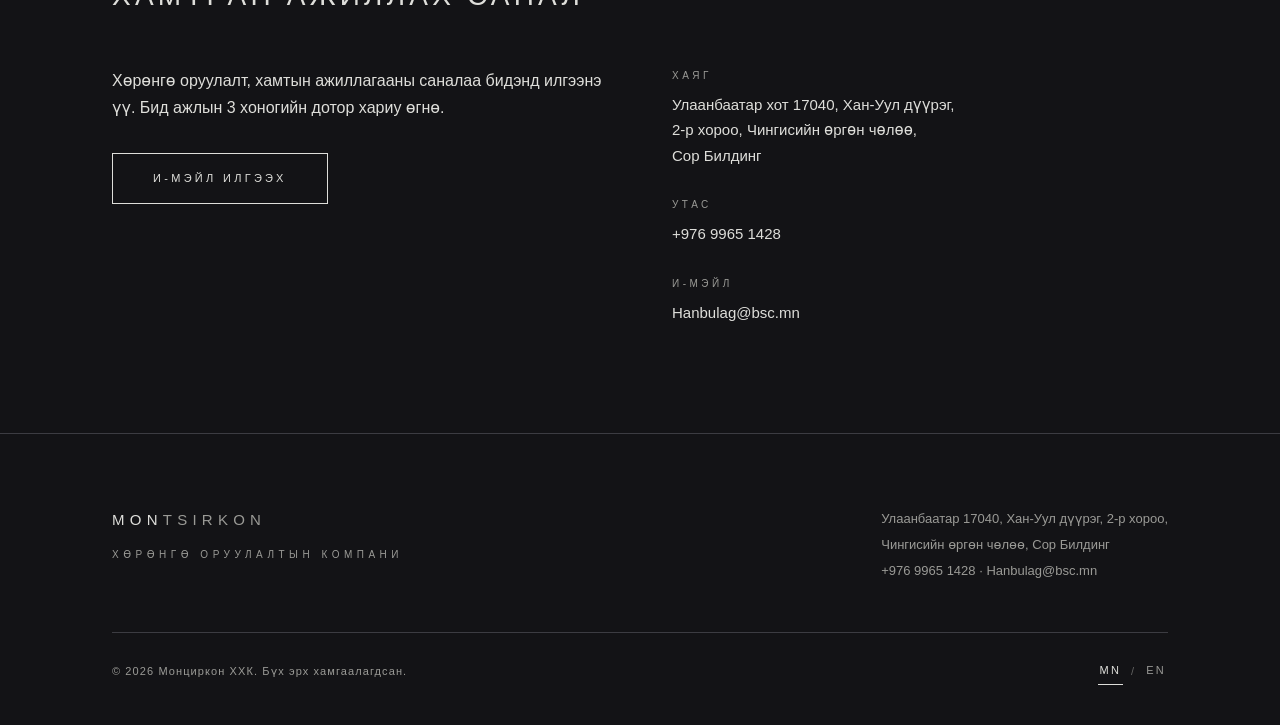
==== commit d05c0fff: "Tsengel: apply Nyamkhuu meeting decisions; house style pass on all copy Client meeting 2026-09-26 (N" ====
--- a/index.html
+++ b/index.html
@@ -33,8 +33,8 @@
   ],
   "url": "https://www.monzirkon.mn/",
   "logo": "https://www.monzirkon.mn/assets/icon-512.png",
-  "email": "Hanbulag@monzirkon.mn",
-  "telephone": "+976 9939 1208",
+  "email": "Hanbulag@bsc.mn",
+  "telephone": "+976 9965 1428",
   "address": {
     "@type": "PostalAddress",
     "streetAddress": "Чингисийн өргөн чөлөө, Сор Билдинг",
@@ -82,13 +82,13 @@
     <section class="section" id="about">
       <div class="container">
         <div class="section-head reveal">
-          <p class="label" data-i18n="about.label">01 — Бидний тухай</p>
+          <p class="label" data-i18n="about.label">Бидний тухай</p>
           <h2 data-i18n="about.title">Тогтвортой өсөлт, хариуцлагатай өмчлөл</h2>
         </div>
         <div class="grid-2">
           <div class="prose reveal">
             <p data-i18n="about.p1">Монциркон ХХК нь үйлдвэрлэл, аялал жуулчлал, үл хөдлөх хөрөнгө, хэрэглээний брэндийн салбарт хөрөнгө оруулалт хийдэг Монголын компани юм.</p>
-            <p data-i18n="about.p2">Бид салбар бүртээ урт хугацааны өсөлтийг эрхэмлэж, хамтрагч түншүүдийнхээ итгэлд тулгуурлан үнэ цэнийг тэвчээртэй, тууштай бүтээдэг.</p>
+            <p data-i18n="about.p2">Бид салбар бүртээ урт хугацааны өсөлтийг эрхэмлэдэг. Түншүүдийнхээ итгэлд тулгуурлан үнэ цэнийг тэвчээртэй бүтээнэ.</p>
             <ul class="pillars" style="margin-top:2.5rem" aria-label="Салбарууд">
               <li><span data-i18n="about.pillar1">Үйлдвэрлэл</span><span class="pillar-index">01</span></li>
               <li><span data-i18n="about.pillar2">Аялал жуулчлал</span><span class="pillar-index">02</span></li>
@@ -111,11 +111,11 @@
             </div>
             <div>
               <dt data-i18n="contact.phone.label">Утас</dt>
-              <dd><a href="tel:+97699391208">+976 9939 1208</a></dd>
+              <dd><a href="tel:+97699651428">+976 9965 1428</a></dd>
             </div>
             <div>
               <dt data-i18n="contact.email.label">И-мэйл</dt>
-              <dd><a href="mailto:Hanbulag@monzirkon.mn">Hanbulag@monzirkon.mn</a></dd>
+              <dd><a href="mailto:Hanbulag@bsc.mn">Hanbulag@bsc.mn</a></dd>
             </div>
           </dl>
         </div>
@@ -126,19 +126,19 @@
           </div>
           <div class="group-branches">
             <a class="group-node" href="bluesky.html" style="--card-accent:#94cee3">
-              <span class="group-node-name">Blue Sky Cashmere</span>
+              <span class="group-node-name" data-i18n="portfolio.name1">Блю Скай Кашемир</span>
               <span class="group-node-sub" data-i18n="group.n1">Үйлдвэрлэл · 50% эзэмшил · 2008 оноос</span>
             </a>
             <a class="group-node" href="hovn.html" style="--card-accent:#e9754f">
-              <span class="group-node-name">HOVN</span>
+              <span class="group-node-name" data-i18n="portfolio.name2">HOVN брэнд</span>
               <span class="group-node-sub" data-i18n="group.n2">Хэрэглээний брэнд · хүүхэд, ээжид</span>
             </a>
             <a class="group-node" href="residence.html" style="--card-accent:#b08d57">
-              <span class="group-node-name" data-i18n="group.n3name">Цэнгэл хотхон</span>
-              <span class="group-node-sub" data-i18n="group.n3">Үл хөдлөх хөрөнгө · Tsengel Residence</span>
+              <span class="group-node-name" data-i18n="portfolio.name4">Цэнгэл хотхон</span>
+              <span class="group-node-sub" data-i18n="group.n3">Үл хөдлөх хөрөнгө · 24 айлын таунхаус</span>
             </a>
             <a class="group-node" href="targad.html" style="--card-accent:#5fb8b0">
-              <span class="group-node-name">Targad Resort</span>
+              <span class="group-node-name" data-i18n="portfolio.name3">Таргад резорт</span>
               <span class="group-node-sub" data-i18n="group.n4">Аялал жуулчлал · Бадлай ХХК-аар</span>
             </a>
           </div>
@@ -152,24 +152,24 @@
     <section class="section" id="portfolio">
       <div class="container">
         <div class="section-head reveal">
-          <p class="label" data-i18n="portfolio.label">02 — Хөрөнгө оруулалтууд</p>
+          <p class="label" data-i18n="portfolio.label">Хөрөнгө оруулалтууд</p>
           <h2 data-i18n="portfolio.title">Дөрвөн компани. Дөрвөн ертөнц.</h2>
         </div>
         <div class="windows">
           <a class="window-card reveal" href="bluesky.html" style="--card-accent:#94cee3">
             <div class="card-top">
-              <span class="card-index">01</span>
+              <span class="card-index">1</span>
               <span class="card-sector" data-i18n="portfolio.sector1">Үйлдвэрлэл</span>
             </div>
             <div>
-              <h3 class="card-name" data-i18n="portfolio.name1">Блю скай кашемир</h3>
+              <h3 class="card-name" data-i18n="portfolio.name1">Блю Скай Кашемир</h3>
               <p class="card-desc" data-i18n="portfolio.desc1">Дээд зэрэглэлийн монгол ноолуурын үйлдвэрлэл — 50 хувийн эзэмшил.</p>
               <p class="card-open" data-i18n="common.open">Нээх →</p>
             </div>
           </a>
           <a class="window-card reveal" href="hovn.html" style="--card-accent:#e9754f">
             <div class="card-top">
-              <span class="card-index">02</span>
+              <span class="card-index">2</span>
               <span class="card-sector" data-i18n="portfolio.sector2">Хэрэглээний брэнд</span>
             </div>
             <div>
@@ -180,7 +180,7 @@
           </a>
           <a class="window-card reveal" href="targad.html" style="--card-accent:#5fb8b0">
             <div class="card-top">
-              <span class="card-index">03</span>
+              <span class="card-index">3</span>
               <span class="card-sector" data-i18n="portfolio.sector3">Аялал жуулчлал</span>
             </div>
             <div>
@@ -191,7 +191,7 @@
           </a>
           <a class="window-card reveal" href="residence.html" style="--card-accent:#b08d57">
             <div class="card-top">
-              <span class="card-index">04</span>
+              <span class="card-index">4</span>
               <span class="card-sector" data-i18n="portfolio.sector4">Үл хөдлөх хөрөнгө</span>
             </div>
             <div>
@@ -210,13 +210,13 @@
     <section class="section" id="contact">
       <div class="container">
         <div class="section-head reveal">
-          <p class="label" data-i18n="contactSec.label">03 — Холбоо барих</p>
+          <p class="label" data-i18n="contactSec.label">Холбоо барих</p>
           <h2 data-i18n="contactSec.title">Хамтран ажиллах санал</h2>
         </div>
         <div class="grid-2 reveal">
           <div class="prose">
             <p data-i18n="contactSec.p1">Хөрөнгө оруулалт, хамтын ажиллагааны саналаа бидэнд илгээнэ үү. Бид ажлын 3 хоногийн дотор хариу өгнө.</p>
-            <p style="margin-top:2rem"><a class="btn" href="mailto:Hanbulag@monzirkon.mn" data-i18n="contactSec.cta">И-мэйл илгээх</a></p>
+            <p style="margin-top:2rem"><a class="btn" href="mailto:Hanbulag@bsc.mn" data-i18n="contactSec.cta">И-мэйл илгээх</a></p>
           </div>
           <dl class="meta-list">
             <div>
@@ -225,11 +225,11 @@
             </div>
             <div>
               <dt data-i18n="contact.phone.label">Утас</dt>
-              <dd><a href="tel:+97699391208">+976 9939 1208</a></dd>
+              <dd><a href="tel:+97699651428">+976 9965 1428</a></dd>
             </div>
             <div>
               <dt data-i18n="contact.email.label">И-мэйл</dt>
-              <dd><a href="mailto:Hanbulag@monzirkon.mn">Hanbulag@monzirkon.mn</a></dd>
+              <dd><a href="mailto:Hanbulag@bsc.mn">Hanbulag@bsc.mn</a></dd>
             </div>
           </dl>
         </div>
@@ -246,7 +246,7 @@
         </div>
         <address class="footer-contact">
           <span data-i18n="footer.address">Улаанбаатар 17040, Хан-Уул дүүрэг, 2-р хороо,<br>Чингисийн өргөн чөлөө, Сор Билдинг</span><br>
-          <a href="tel:+97699391208">+976 9939 1208</a> · <a href="mailto:Hanbulag@monzirkon.mn">Hanbulag@monzirkon.mn</a>
+          <a href="tel:+97699651428">+976 9965 1428</a> · <a href="mailto:Hanbulag@bsc.mn">Hanbulag@bsc.mn</a>
         </address>
       </div>
       <div class="footer-bottom">
@@ -287,8 +287,8 @@
         "en": "Scroll"
       },
       "about.label": {
-        "mn": "01 — Бидний тухай",
-        "en": "01 — About us"
+        "mn": "Бидний тухай",
+        "en": "About us"
       },
       "about.title": {
         "mn": "Тогтвортой өсөлт, хариуцлагатай өмчлөл",
@@ -299,8 +299,8 @@
         "en": "Montsirkon LLC is a diversified Mongolian investment company with holdings in manufacturing, tourism, real estate and consumer brands."
       },
       "about.p2": {
-        "mn": "Бид салбар бүртээ урт хугацааны өсөлтийг эрхэмлэж, хамтрагч түншүүдийнхээ итгэлд тулгуурлан үнэ цэнийг тэвчээртэй, тууштай бүтээдэг.",
-        "en": "In every sector we favour patient, long-term growth — building value steadily on the trust of our partners."
+        "mn": "Бид салбар бүртээ урт хугацааны өсөлтийг эрхэмлэдэг. Түншүүдийнхээ итгэлд тулгуурлан үнэ цэнийг тэвчээртэй бүтээнэ.",
+        "en": "In every sector we favour long-term growth. We build value patiently, on the trust of our partners."
       },
       "about.pillar1": {
         "mn": "Үйлдвэрлэл",
@@ -335,15 +335,15 @@
         "en": "Managing Director — Khanbulag<br>Adviser to the Managing Director — Enkhjin Batdelger"
       },
       "portfolio.label": {
-        "mn": "02 — Хөрөнгө оруулалтууд",
-        "en": "02 — Portfolio"
+        "mn": "Хөрөнгө оруулалтууд",
+        "en": "Portfolio"
       },
       "portfolio.title": {
         "mn": "Дөрвөн компани. Дөрвөн ертөнц.",
         "en": "Four companies. Four worlds."
       },
       "portfolio.name1": {
-        "mn": "Блю скай кашемир",
+        "mn": "Блю Скай Кашемир",
         "en": "Blue Sky Cashmere"
       },
       "portfolio.name2": {
@@ -391,8 +391,8 @@
         "en": "Tsengel — a townhouse complex taking shape at Sharga Morit, Ulaanbaatar."
       },
       "contactSec.label": {
-        "mn": "03 — Холбоо барих",
-        "en": "03 — Contact"
+        "mn": "Холбоо барих",
+        "en": "Contact"
       },
       "contactSec.title": {
         "mn": "Хамтран ажиллах санал",
@@ -418,13 +418,9 @@
         "mn": "Хэрэглээний брэнд · хүүхэд, ээжид",
         "en": "Consumer brand · children and their moms"
       },
-      "group.n3name": {
-        "mn": "Цэнгэл хотхон",
-        "en": "Tsengel Residence"
-      },
       "group.n3": {
-        "mn": "Үл хөдлөх хөрөнгө · Tsengel Residence",
-        "en": "Real estate · «Цэнгэл» хотхон"
+        "mn": "Үл хөдлөх хөрөнгө · 24 айлын таунхаус",
+        "en": "Real estate · 24 townhomes"
       },
       "group.n4": {
         "mn": "Аялал жуулчлал · Бадлай ХХК-аар",
--- a/styles.css
+++ b/styles.css
@@ -634,6 +634,7 @@
 /* ---- buttons ---------------------------------------------------- */
 
 .btn {
+  text-decoration: none; /* also when a .btn sits inside a <p>, which underlines links */
   display: inline-block;
   padding: 0.9375rem 2.5rem;
   border: 1px solid var(--accent-strong);
@@ -1222,7 +1223,7 @@
 
 body[data-theme="residence"] .fact-list li::before {
   counter-increment: fact;
-  content: counter(fact, decimal-leading-zero);
+  content: counter(fact);
   font-size: 0.6875rem;
   font-weight: 500;
   letter-spacing: 0.15em;
@@ -1446,17 +1447,6 @@
   padding-top: 1.25rem;
 }
 
-body[data-theme="residence"] .steps li::before {
-  counter-increment: step;
-  content: counter(step, decimal-leading-zero);
-  display: block;
-  margin-bottom: 0.75rem;
-  font-size: 0.6875rem;
-  font-weight: 500;
-  letter-spacing: 0.3em;
-  color: var(--accent-strong);
-}
-
 body[data-theme="residence"] .steps h3 {
   font-size: 0.875rem;
   letter-spacing: 0.18em;
@@ -1469,35 +1459,7 @@
   overflow-wrap: anywhere;
 }
 
-body[data-theme="residence"] .faq { border-top: 1px solid var(--border); }
-body[data-theme="residence"] .faq details { border-bottom: 1px solid var(--border); }
-
-body[data-theme="residence"] .faq summary {
-  display: flex;
-  justify-content: space-between;
-  gap: 1rem;
-  padding: 1.125rem 0;
-  cursor: pointer;
-  list-style: none;
-  font-weight: 500;
-}
-
-body[data-theme="residence"] .faq summary::-webkit-details-marker { display: none; }
-
-body[data-theme="residence"] .faq summary::after {
-  content: "+";
-  flex: 0 0 auto;
-  color: var(--accent-strong);
-}
-
-body[data-theme="residence"] .faq details[open] summary::after { content: "−"; }
-
-body[data-theme="residence"] .faq details p {
-  max-width: 44rem;
-  padding: 0 0 1.25rem;
-  font-size: 0.9375rem;
-  color: var(--muted);
-}
+/* mobile action bar (residence): slides in after the hero, hides at the CTA band */
 
 .cta-bar { display: none; }
 
@@ -1552,7 +1514,6 @@
   body[data-theme="residence"] .reveal { opacity: 1 !important; transform: none !important; }
   body[data-theme="residence"] .plate,
   body[data-theme="residence"] .fact-list li,
-  body[data-theme="residence"] .steps li,
-  body[data-theme="residence"] .faq details { break-inside: avoid; }
+  body[data-theme="residence"] .steps li { break-inside: avoid; }
   body[data-theme="residence"] .plate { box-shadow: none; }
 }
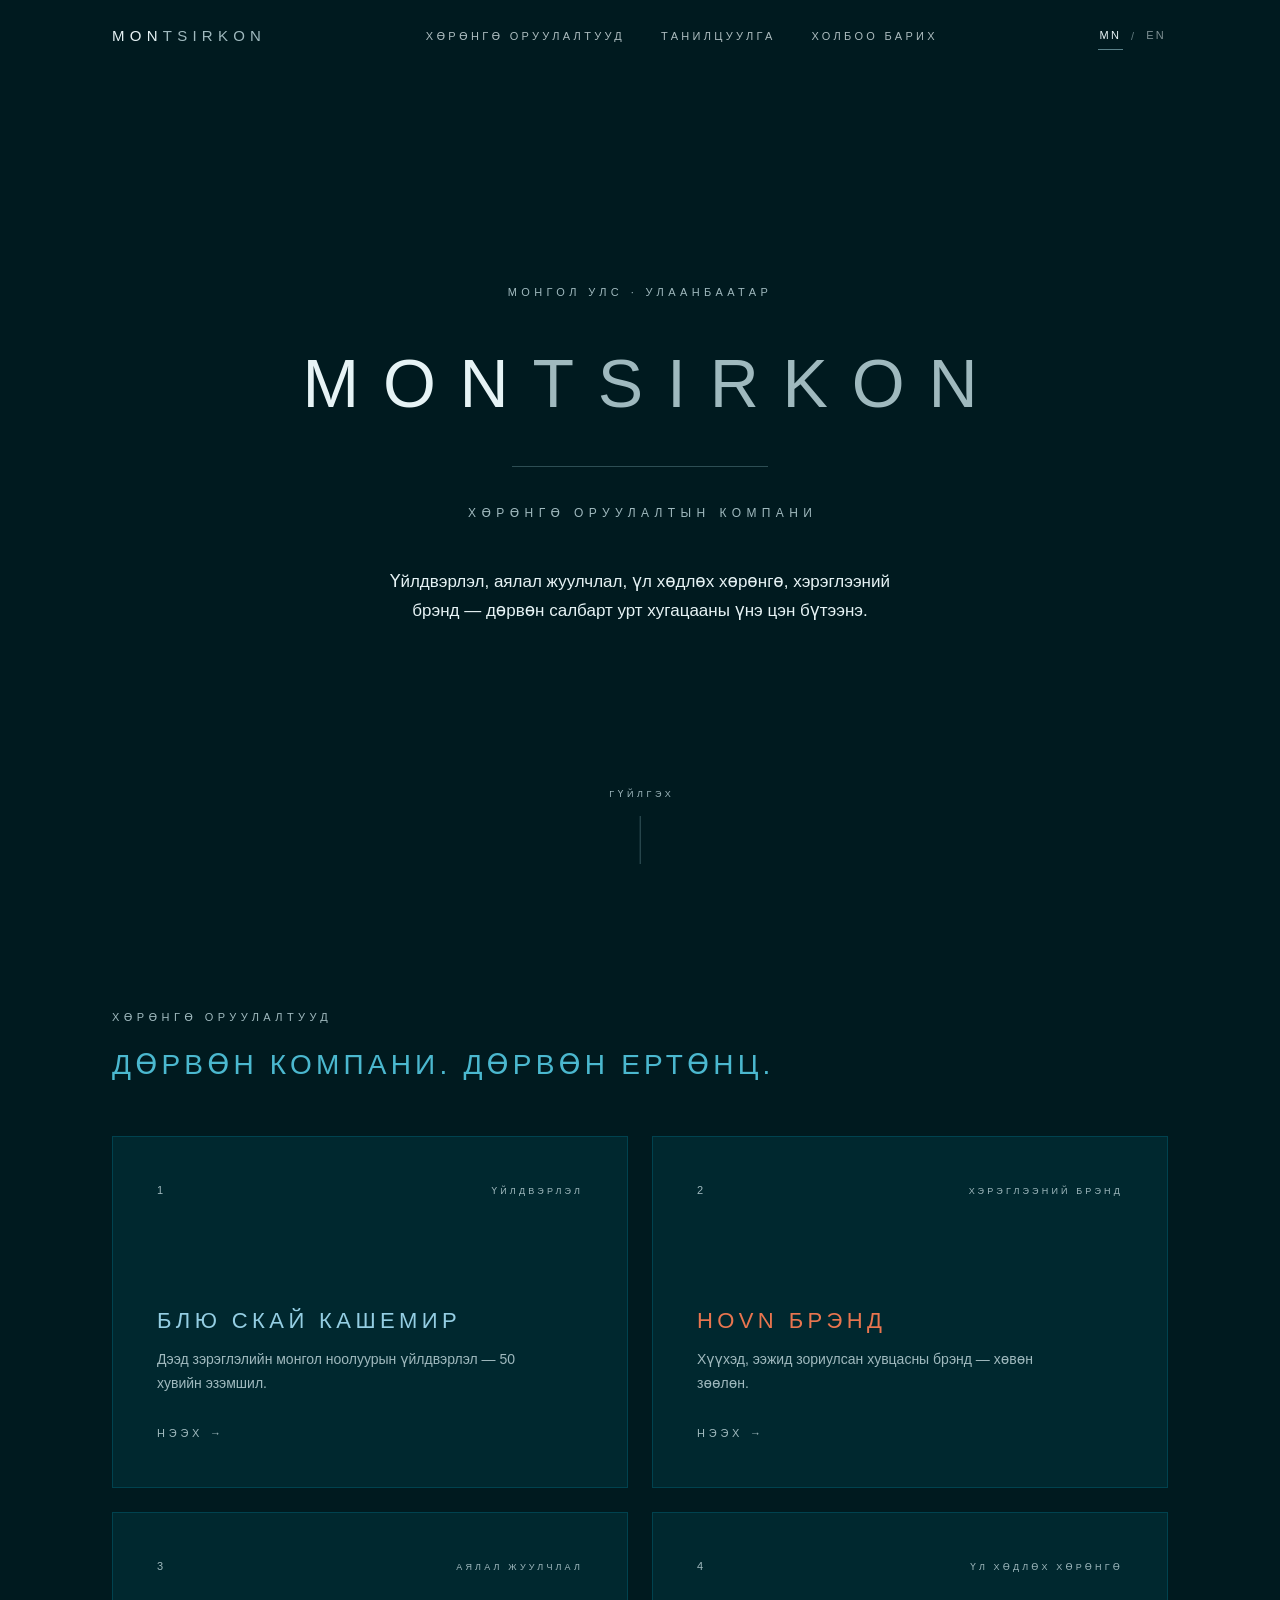
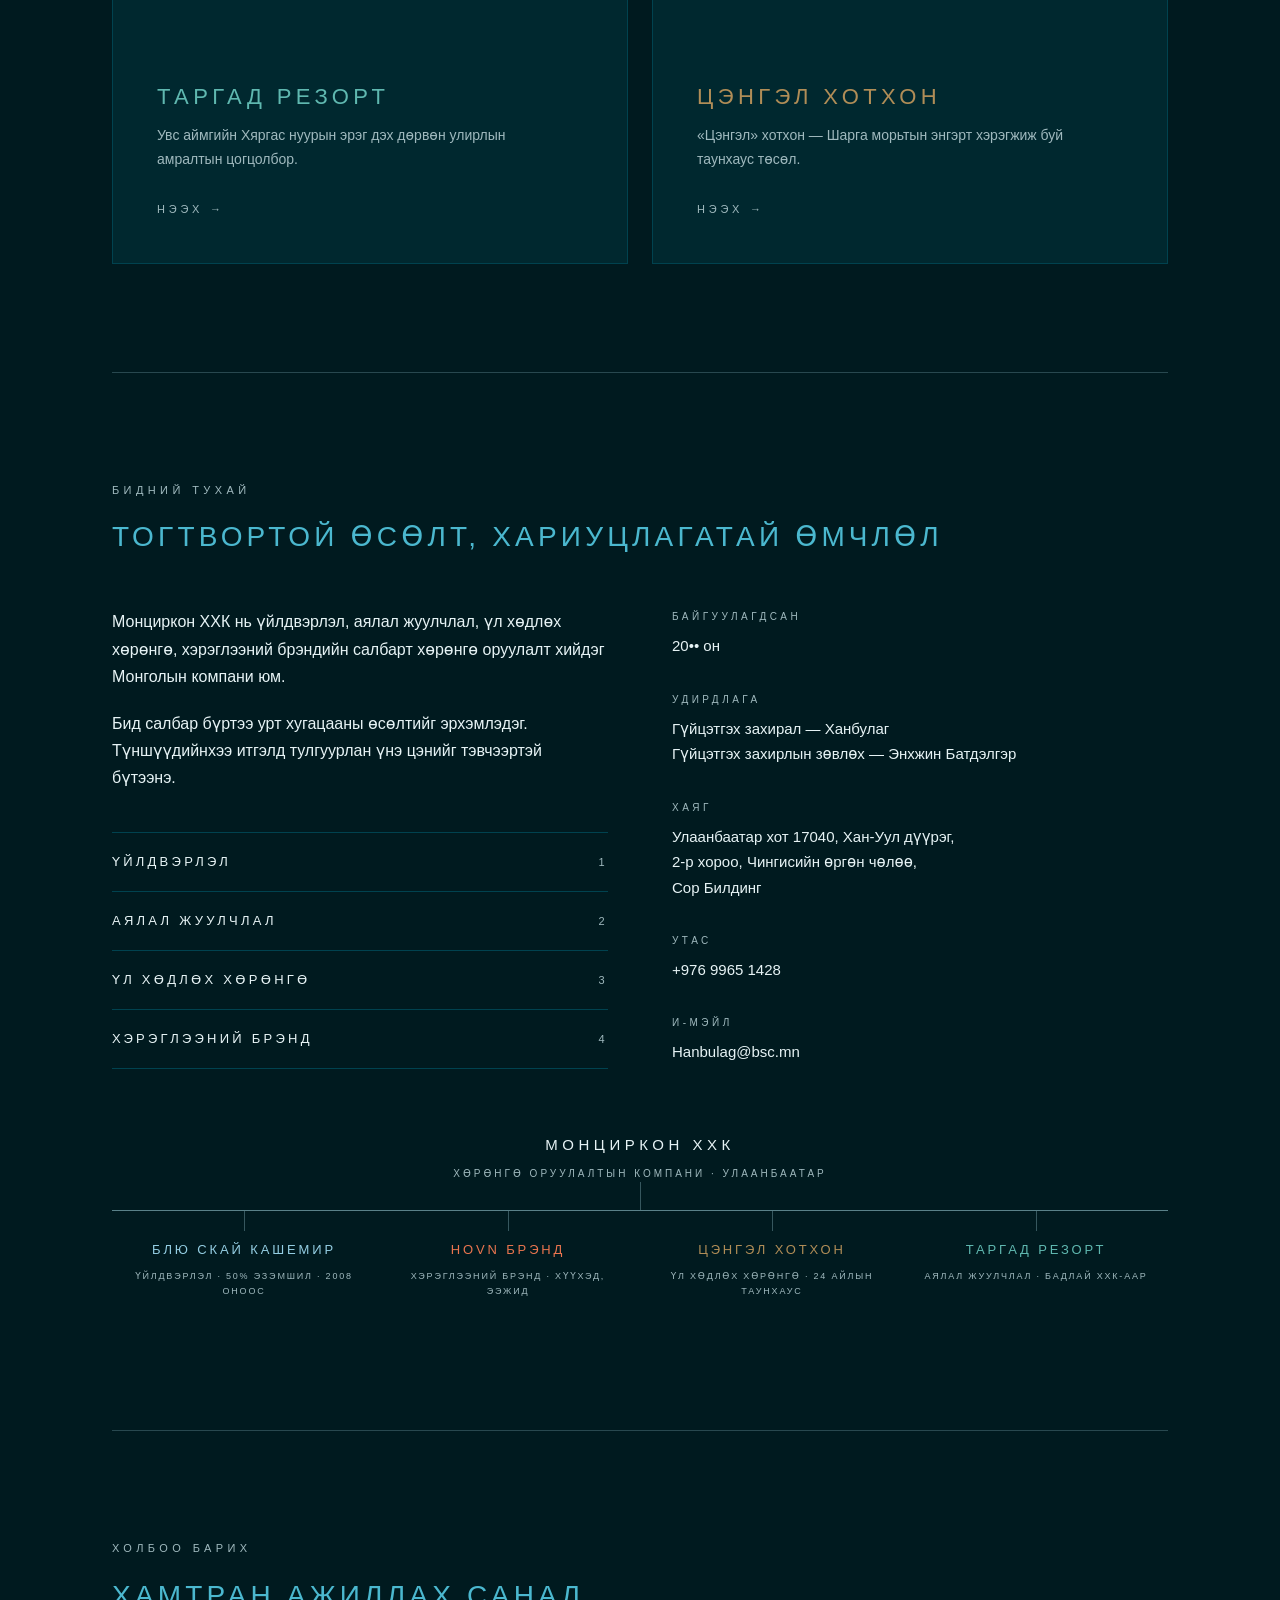
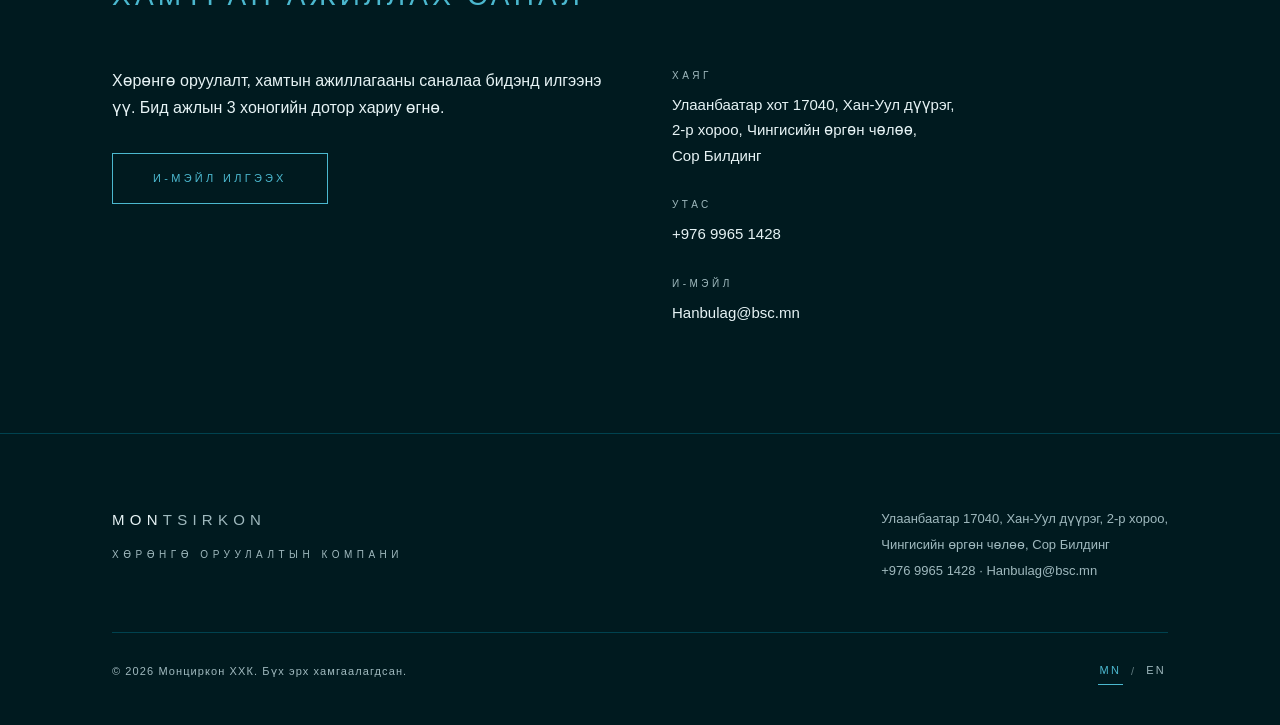
==== commit 302291d2: "House colour is Zircon Blue; projects lead the homepage Colour: the corporate theme is rebuilt on Zi" ====
--- a/index.html
+++ b/index.html
@@ -16,10 +16,10 @@
   <meta property="og:image" content="https://www.monzirkon.mn/assets/og/og-index.jpg">
   <meta property="og:image:width" content="1200">
   <meta property="og:image:height" content="630">
-  <meta name="theme-color" content="#131316">
+  <meta name="theme-color" content="#001a1f">
   <link rel="apple-touch-icon" href="assets/apple-touch-icon.png">
   <link rel="manifest" href="site.webmanifest">
-  <link rel="icon" type="image/svg+xml" href="data:image/svg+xml,%3Csvg xmlns='http://www.w3.org/2000/svg' viewBox='0 0 64 64'%3E%3Crect width='64' height='64' rx='8' fill='%23131316'/%3E%3Ctext x='32' y='43' font-family='Helvetica,Arial,sans-serif' font-size='30' font-weight='500' fill='%23DEDEDA' text-anchor='middle'%3EM%3C/text%3E%3C/svg%3E">
+  <link rel="icon" type="image/svg+xml" href="data:image/svg+xml,%3Csvg xmlns='http://www.w3.org/2000/svg' viewBox='0 0 64 64'%3E%3Crect width='64' height='64' rx='8' fill='%23001A1F'/%3E%3Ctext x='32' y='43' font-family='Helvetica,Arial,sans-serif' font-size='30' font-weight='500' fill='%23E6F3F5' text-anchor='middle'%3EM%3C/text%3E%3C/svg%3E">
   <link rel="stylesheet" href="styles.css">
   <script>document.documentElement.classList.add("js");</script>
   <script type="application/ld+json">
@@ -53,8 +53,8 @@
     <div class="header-inner">
       <a class="wordmark" href="index.html" aria-label="Montsirkon — нүүр хуудас">MON<span>TSIRKON</span></a>
       <nav class="site-nav" id="site-nav" aria-label="Үндсэн цэс">
+        <a href="#portfolio" data-i18n="nav.portfolio">Хөрөнгө оруулалтууд</a>
         <a href="#about" data-i18n="nav.about">Танилцуулга</a>
-        <a href="#portfolio" data-i18n="nav.portfolio">Хөрөнгө оруулалтууд</a>
         <a href="#contact" data-i18n="nav.contact">Холбоо барих</a>
       </nav>
       <div class="lang-toggle" role="group" aria-label="Хэл / Language">
@@ -78,6 +78,64 @@
       <p class="scroll-cue" aria-hidden="true"><span data-i18n="hero.scroll">Гүйлгэх</span></p>
     </section>
 
+    <!-- PORTFOLIO — the windows -->
+    <section class="section" id="portfolio">
+      <div class="container">
+        <div class="section-head reveal">
+          <p class="label" data-i18n="portfolio.label">Хөрөнгө оруулалтууд</p>
+          <h2 data-i18n="portfolio.title">Дөрвөн компани. Дөрвөн ертөнц.</h2>
+        </div>
+        <div class="windows">
+          <a class="window-card reveal" href="bluesky.html" style="--card-accent:#94cee3">
+            <div class="card-top">
+              <span class="card-index">1</span>
+              <span class="card-sector" data-i18n="portfolio.sector1">Үйлдвэрлэл</span>
+            </div>
+            <div>
+              <h3 class="card-name" data-i18n="portfolio.name1">Блю Скай Кашемир</h3>
+              <p class="card-desc" data-i18n="portfolio.desc1">Дээд зэрэглэлийн монгол ноолуурын үйлдвэрлэл — 50 хувийн эзэмшил.</p>
+              <p class="card-open" data-i18n="common.open">Нээх →</p>
+            </div>
+          </a>
+          <a class="window-card reveal" href="hovn.html" style="--card-accent:#e9754f">
+            <div class="card-top">
+              <span class="card-index">2</span>
+              <span class="card-sector" data-i18n="portfolio.sector2">Хэрэглээний брэнд</span>
+            </div>
+            <div>
+              <h3 class="card-name" data-i18n="portfolio.name2">HOVN брэнд</h3>
+              <p class="card-desc" data-i18n="portfolio.desc2">Хүүхэд, ээжид зориулсан хувцасны брэнд — хөвөн зөөлөн.</p>
+              <p class="card-open" data-i18n="common.open">Нээх →</p>
+            </div>
+          </a>
+          <a class="window-card reveal" href="targad.html" style="--card-accent:#5fb8b0">
+            <div class="card-top">
+              <span class="card-index">3</span>
+              <span class="card-sector" data-i18n="portfolio.sector3">Аялал жуулчлал</span>
+            </div>
+            <div>
+              <h3 class="card-name" data-i18n="portfolio.name3">Таргад резорт</h3>
+              <p class="card-desc" data-i18n="portfolio.desc3">Увс аймгийн Хяргас нуурын эрэг дэх дөрвөн улирлын амралтын цогцолбор.</p>
+              <p class="card-open" data-i18n="common.open">Нээх →</p>
+            </div>
+          </a>
+          <a class="window-card reveal" href="residence.html" style="--card-accent:#b08d57">
+            <div class="card-top">
+              <span class="card-index">4</span>
+              <span class="card-sector" data-i18n="portfolio.sector4">Үл хөдлөх хөрөнгө</span>
+            </div>
+            <div>
+              <h3 class="card-name" data-i18n="portfolio.name4">Цэнгэл хотхон</h3>
+              <p class="card-desc" data-i18n="portfolio.desc4">«Цэнгэл» хотхон — Шарга морьтын энгэрт хэрэгжиж буй таунхаус төсөл.</p>
+              <p class="card-open" data-i18n="common.open">Нээх →</p>
+            </div>
+          </a>
+        </div>
+      </div>
+    </section>
+
+    <div class="container"><hr class="rule"></div>
+
     <!-- ABOUT -->
     <section class="section" id="about">
       <div class="container">
@@ -90,10 +148,10 @@
             <p data-i18n="about.p1">Монциркон ХХК нь үйлдвэрлэл, аялал жуулчлал, үл хөдлөх хөрөнгө, хэрэглээний брэндийн салбарт хөрөнгө оруулалт хийдэг Монголын компани юм.</p>
             <p data-i18n="about.p2">Бид салбар бүртээ урт хугацааны өсөлтийг эрхэмлэдэг. Түншүүдийнхээ итгэлд тулгуурлан үнэ цэнийг тэвчээртэй бүтээнэ.</p>
             <ul class="pillars" style="margin-top:2.5rem" aria-label="Салбарууд">
-              <li><span data-i18n="about.pillar1">Үйлдвэрлэл</span><span class="pillar-index">01</span></li>
-              <li><span data-i18n="about.pillar2">Аялал жуулчлал</span><span class="pillar-index">02</span></li>
-              <li><span data-i18n="about.pillar3">Үл хөдлөх хөрөнгө</span><span class="pillar-index">03</span></li>
-              <li><span data-i18n="about.pillar4">Хэрэглээний брэнд</span><span class="pillar-index">04</span></li>
+              <li><span data-i18n="about.pillar1">Үйлдвэрлэл</span><span class="pillar-index">1</span></li>
+              <li><span data-i18n="about.pillar2">Аялал жуулчлал</span><span class="pillar-index">2</span></li>
+              <li><span data-i18n="about.pillar3">Үл хөдлөх хөрөнгө</span><span class="pillar-index">3</span></li>
+              <li><span data-i18n="about.pillar4">Хэрэглээний брэнд</span><span class="pillar-index">4</span></li>
             </ul>
           </div>
           <dl class="meta-list reveal">
@@ -148,64 +206,6 @@
 
     <div class="container"><hr class="rule"></div>
 
-    <!-- PORTFOLIO — the windows -->
-    <section class="section" id="portfolio">
-      <div class="container">
-        <div class="section-head reveal">
-          <p class="label" data-i18n="portfolio.label">Хөрөнгө оруулалтууд</p>
-          <h2 data-i18n="portfolio.title">Дөрвөн компани. Дөрвөн ертөнц.</h2>
-        </div>
-        <div class="windows">
-          <a class="window-card reveal" href="bluesky.html" style="--card-accent:#94cee3">
-            <div class="card-top">
-              <span class="card-index">1</span>
-              <span class="card-sector" data-i18n="portfolio.sector1">Үйлдвэрлэл</span>
-            </div>
-            <div>
-              <h3 class="card-name" data-i18n="portfolio.name1">Блю Скай Кашемир</h3>
-              <p class="card-desc" data-i18n="portfolio.desc1">Дээд зэрэглэлийн монгол ноолуурын үйлдвэрлэл — 50 хувийн эзэмшил.</p>
-              <p class="card-open" data-i18n="common.open">Нээх →</p>
-            </div>
-          </a>
-          <a class="window-card reveal" href="hovn.html" style="--card-accent:#e9754f">
-            <div class="card-top">
-              <span class="card-index">2</span>
-              <span class="card-sector" data-i18n="portfolio.sector2">Хэрэглээний брэнд</span>
-            </div>
-            <div>
-              <h3 class="card-name" data-i18n="portfolio.name2">HOVN брэнд</h3>
-              <p class="card-desc" data-i18n="portfolio.desc2">Хүүхэд, ээжид зориулсан хувцасны брэнд — хөвөн зөөлөн.</p>
-              <p class="card-open" data-i18n="common.open">Нээх →</p>
-            </div>
-          </a>
-          <a class="window-card reveal" href="targad.html" style="--card-accent:#5fb8b0">
-            <div class="card-top">
-              <span class="card-index">3</span>
-              <span class="card-sector" data-i18n="portfolio.sector3">Аялал жуулчлал</span>
-            </div>
-            <div>
-              <h3 class="card-name" data-i18n="portfolio.name3">Таргад резорт</h3>
-              <p class="card-desc" data-i18n="portfolio.desc3">Увс аймгийн Хяргас нуурын эрэг дэх дөрвөн улирлын амралтын цогцолбор.</p>
-              <p class="card-open" data-i18n="common.open">Нээх →</p>
-            </div>
-          </a>
-          <a class="window-card reveal" href="residence.html" style="--card-accent:#b08d57">
-            <div class="card-top">
-              <span class="card-index">4</span>
-              <span class="card-sector" data-i18n="portfolio.sector4">Үл хөдлөх хөрөнгө</span>
-            </div>
-            <div>
-              <h3 class="card-name" data-i18n="portfolio.name4">Цэнгэл хотхон</h3>
-              <p class="card-desc" data-i18n="portfolio.desc4">«Цэнгэл» хотхон — Шарга морьтын энгэрт хэрэгжиж буй таунхаус төсөл.</p>
-              <p class="card-open" data-i18n="common.open">Нээх →</p>
-            </div>
-          </a>
-        </div>
-      </div>
-    </section>
-
-    <div class="container"><hr class="rule"></div>
-
     <!-- CONTACT -->
     <section class="section" id="contact">
       <div class="container">
--- a/styles.css
+++ b/styles.css
@@ -5,20 +5,20 @@
    ============================================================ */
 
 :root {
-  /* core — investment black */
-  --bg: #131316;
-  --surface: #17171b;
-  --text: #dededa;
-  --muted: #9a9a96;
-  --hairline: #8e8e8a;
-  --border: #3c3c42;
-  --accent: #dededa;
-  --accent-strong: #dededa;
+  /* core — Zircon Blue (#00849D), the house colour, on its own shade ramp */
+  --bg: #001a1f;
+  --surface: #00282f;
+  --text: #e6f3f5;
+  --muted: #9fb9be;
+  --hairline: #5a8189;
+  --border: #00424f;
+  --accent: #00849d;
+  --accent-strong: #4bb8cf;
 
   /* header (consistent chrome across themes, recolored for legibility) */
-  --header-bg: #131316;
-  --header-text: #dededa;
-  --header-border: #3c3c42;
+  --header-bg: #001a1f;
+  --header-text: #e6f3f5;
+  --header-border: #00424f;
 
   /* per-project card accents (landing grid) */
   --c-bluesky: #94cee3;
@@ -74,6 +74,9 @@
   --accent: #5fb8b0;
   --accent-strong: #5fb8b0;
   --accent-2: #d9c7a7;
+  --header-bg: #001a1f;
+  --header-text: #e6f3f5;
+  --header-border: #00424f;
 }
 
 body[data-theme="residence"] {
@@ -90,9 +93,9 @@
   --border: #e5ddcd;
   --accent: #b08d57;
   --accent-strong: #8a6a3b;
-  --header-bg: #131316;
-  --header-text: #dededa;
-  --header-border: #3c3c42;
+  --header-bg: #001a1f;
+  --header-text: #e6f3f5;
+  --header-border: #00424f;
 }
 
 /* ---- reset / base --------------------------------------------- */
@@ -1032,7 +1035,7 @@
     rgba(10, 12, 10, 0.82) 0%,
     rgba(10, 12, 10, 0.46) 30%,
     rgba(10, 12, 10, 0.4) 55%,
-    rgba(19, 19, 22, 0.97) 100%
+    rgba(0, 26, 31, 0.97) 100%
   );
 }
 
@@ -1484,7 +1487,7 @@
   .cta-bar .btn {
     width: 100%;
     text-align: center;
-    color: #dededa;
+    color: #e6f3f5;
     border-color: #b08d57;
   }
 
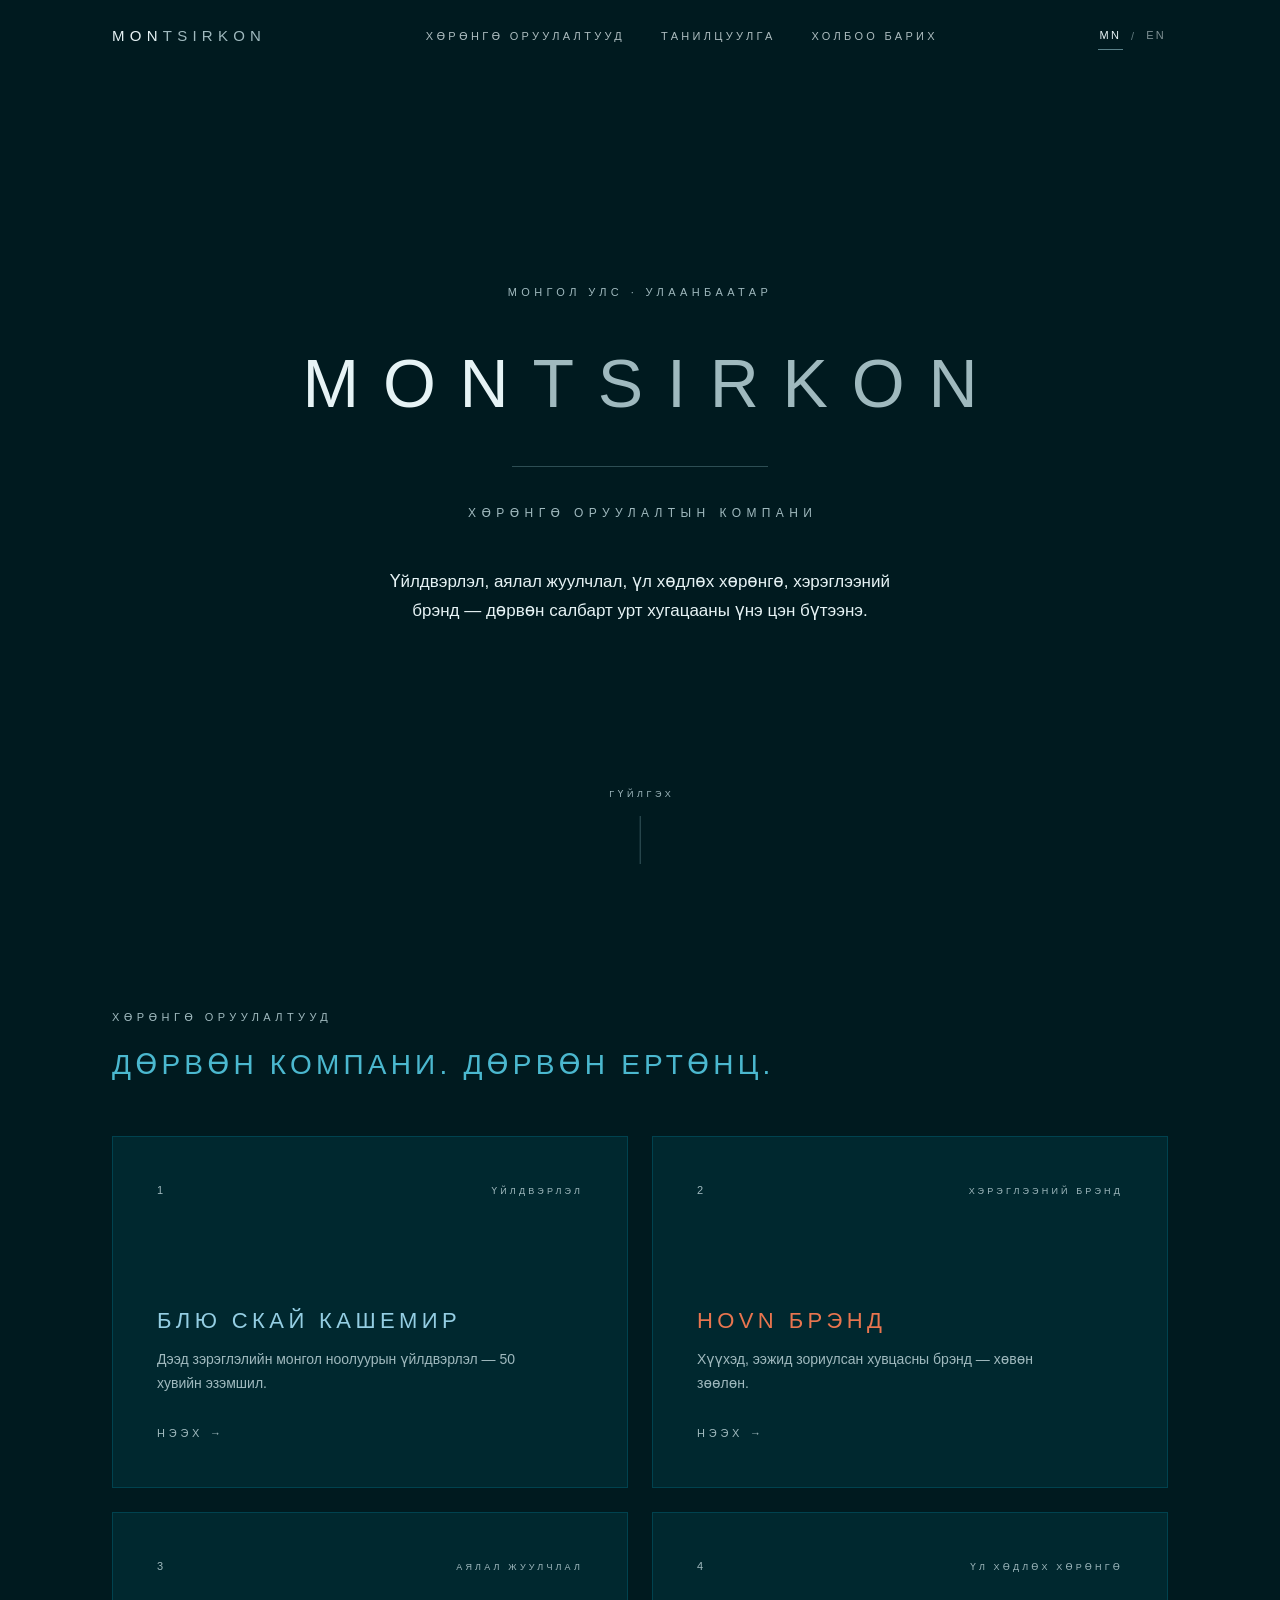
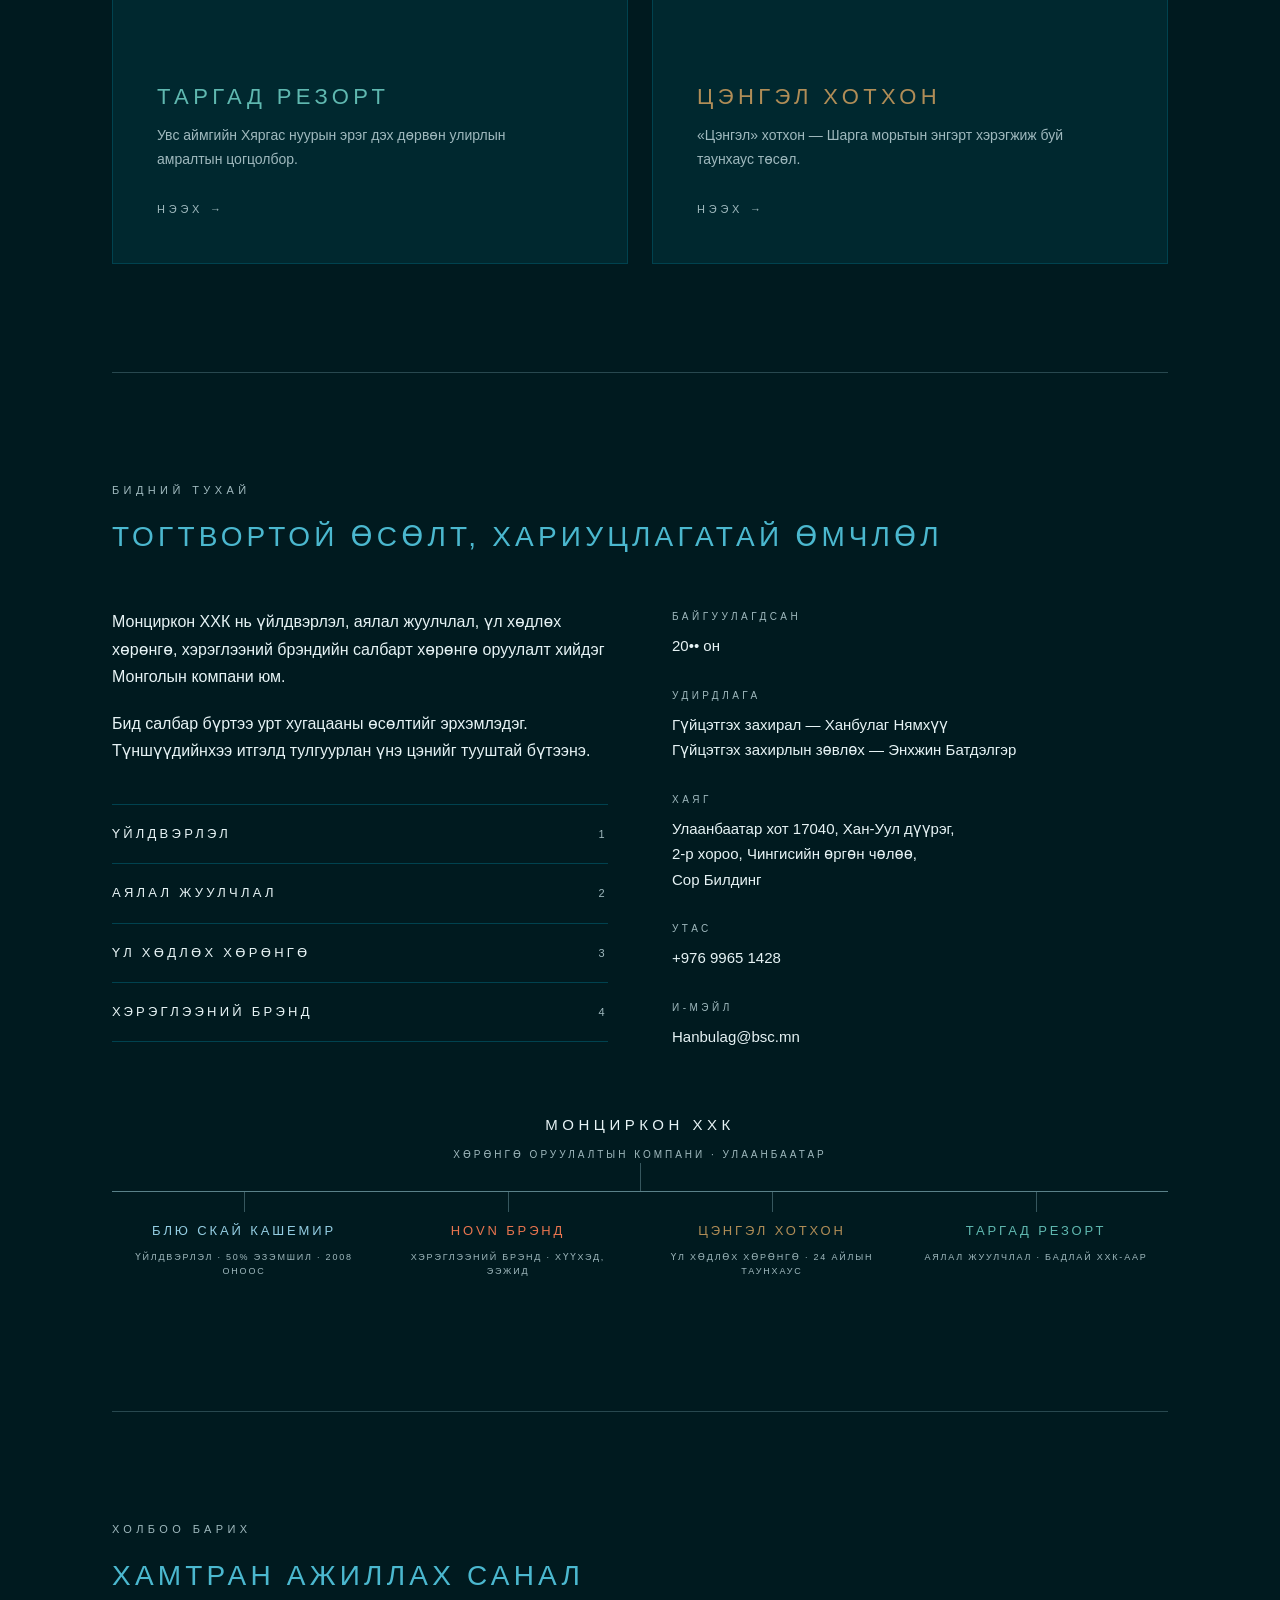
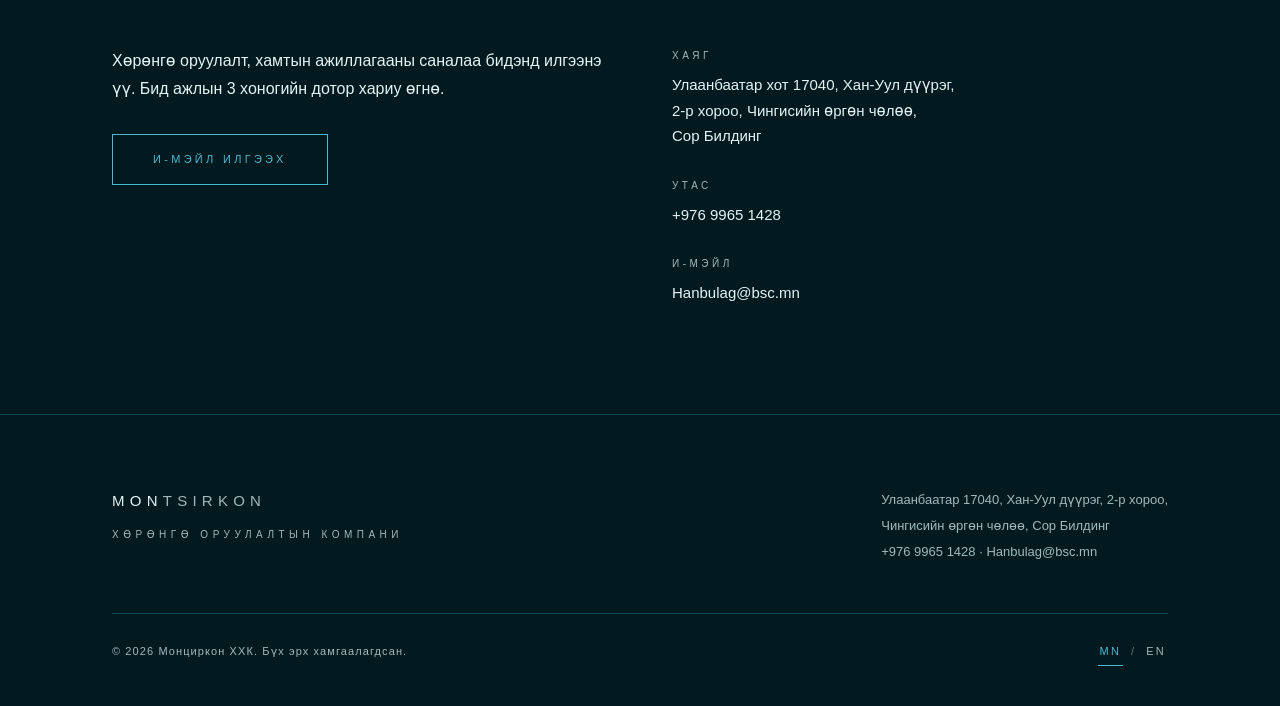
==== commit 3e783f3f: "Homepage: full name of the Managing Director; «тууштай» not «тэвчээртэй» - Гүйцэтгэх захирал — Ханбу" ====
--- a/index.html
+++ b/index.html
@@ -146,7 +146,7 @@
         <div class="grid-2">
           <div class="prose reveal">
             <p data-i18n="about.p1">Монциркон ХХК нь үйлдвэрлэл, аялал жуулчлал, үл хөдлөх хөрөнгө, хэрэглээний брэндийн салбарт хөрөнгө оруулалт хийдэг Монголын компани юм.</p>
-            <p data-i18n="about.p2">Бид салбар бүртээ урт хугацааны өсөлтийг эрхэмлэдэг. Түншүүдийнхээ итгэлд тулгуурлан үнэ цэнийг тэвчээртэй бүтээнэ.</p>
+            <p data-i18n="about.p2">Бид салбар бүртээ урт хугацааны өсөлтийг эрхэмлэдэг. Түншүүдийнхээ итгэлд тулгуурлан үнэ цэнийг тууштай бүтээнэ.</p>
             <ul class="pillars" style="margin-top:2.5rem" aria-label="Салбарууд">
               <li><span data-i18n="about.pillar1">Үйлдвэрлэл</span><span class="pillar-index">1</span></li>
               <li><span data-i18n="about.pillar2">Аялал жуулчлал</span><span class="pillar-index">2</span></li>
@@ -161,7 +161,7 @@
             </div>
             <div>
               <dt data-i18n="about.leadership.label">Удирдлага</dt>
-              <dd data-i18n="about.leadership.value">Гүйцэтгэх захирал — Ханбулаг<br>Гүйцэтгэх захирлын зөвлөх — Энхжин Батдэлгэр</dd>
+              <dd data-i18n="about.leadership.value">Гүйцэтгэх захирал — Ханбулаг Нямхүү<br>Гүйцэтгэх захирлын зөвлөх — Энхжин Батдэлгэр</dd>
             </div>
             <div>
               <dt data-i18n="contact.address.label">Хаяг</dt>
@@ -299,8 +299,8 @@
         "en": "Montsirkon LLC is a diversified Mongolian investment company with holdings in manufacturing, tourism, real estate and consumer brands."
       },
       "about.p2": {
-        "mn": "Бид салбар бүртээ урт хугацааны өсөлтийг эрхэмлэдэг. Түншүүдийнхээ итгэлд тулгуурлан үнэ цэнийг тэвчээртэй бүтээнэ.",
-        "en": "In every sector we favour long-term growth. We build value patiently, on the trust of our partners."
+        "mn": "Бид салбар бүртээ урт хугацааны өсөлтийг эрхэмлэдэг. Түншүүдийнхээ итгэлд тулгуурлан үнэ цэнийг тууштай бүтээнэ.",
+        "en": "In every sector we favour long-term growth. We build value consistently, on the trust of our partners."
       },
       "about.pillar1": {
         "mn": "Үйлдвэрлэл",
@@ -331,8 +331,8 @@
         "en": "Leadership"
       },
       "about.leadership.value": {
-        "mn": "Гүйцэтгэх захирал — Ханбулаг<br>Гүйцэтгэх захирлын зөвлөх — Энхжин Батдэлгэр",
-        "en": "Managing Director — Khanbulag<br>Adviser to the Managing Director — Enkhjin Batdelger"
+        "mn": "Гүйцэтгэх захирал — Ханбулаг Нямхүү<br>Гүйцэтгэх захирлын зөвлөх — Энхжин Батдэлгэр",
+        "en": "Managing Director — Khanbulag Nyamkhuu<br>Adviser to the Managing Director — Enkhjin Batdelger"
       },
       "portfolio.label": {
         "mn": "Хөрөнгө оруулалтууд",
